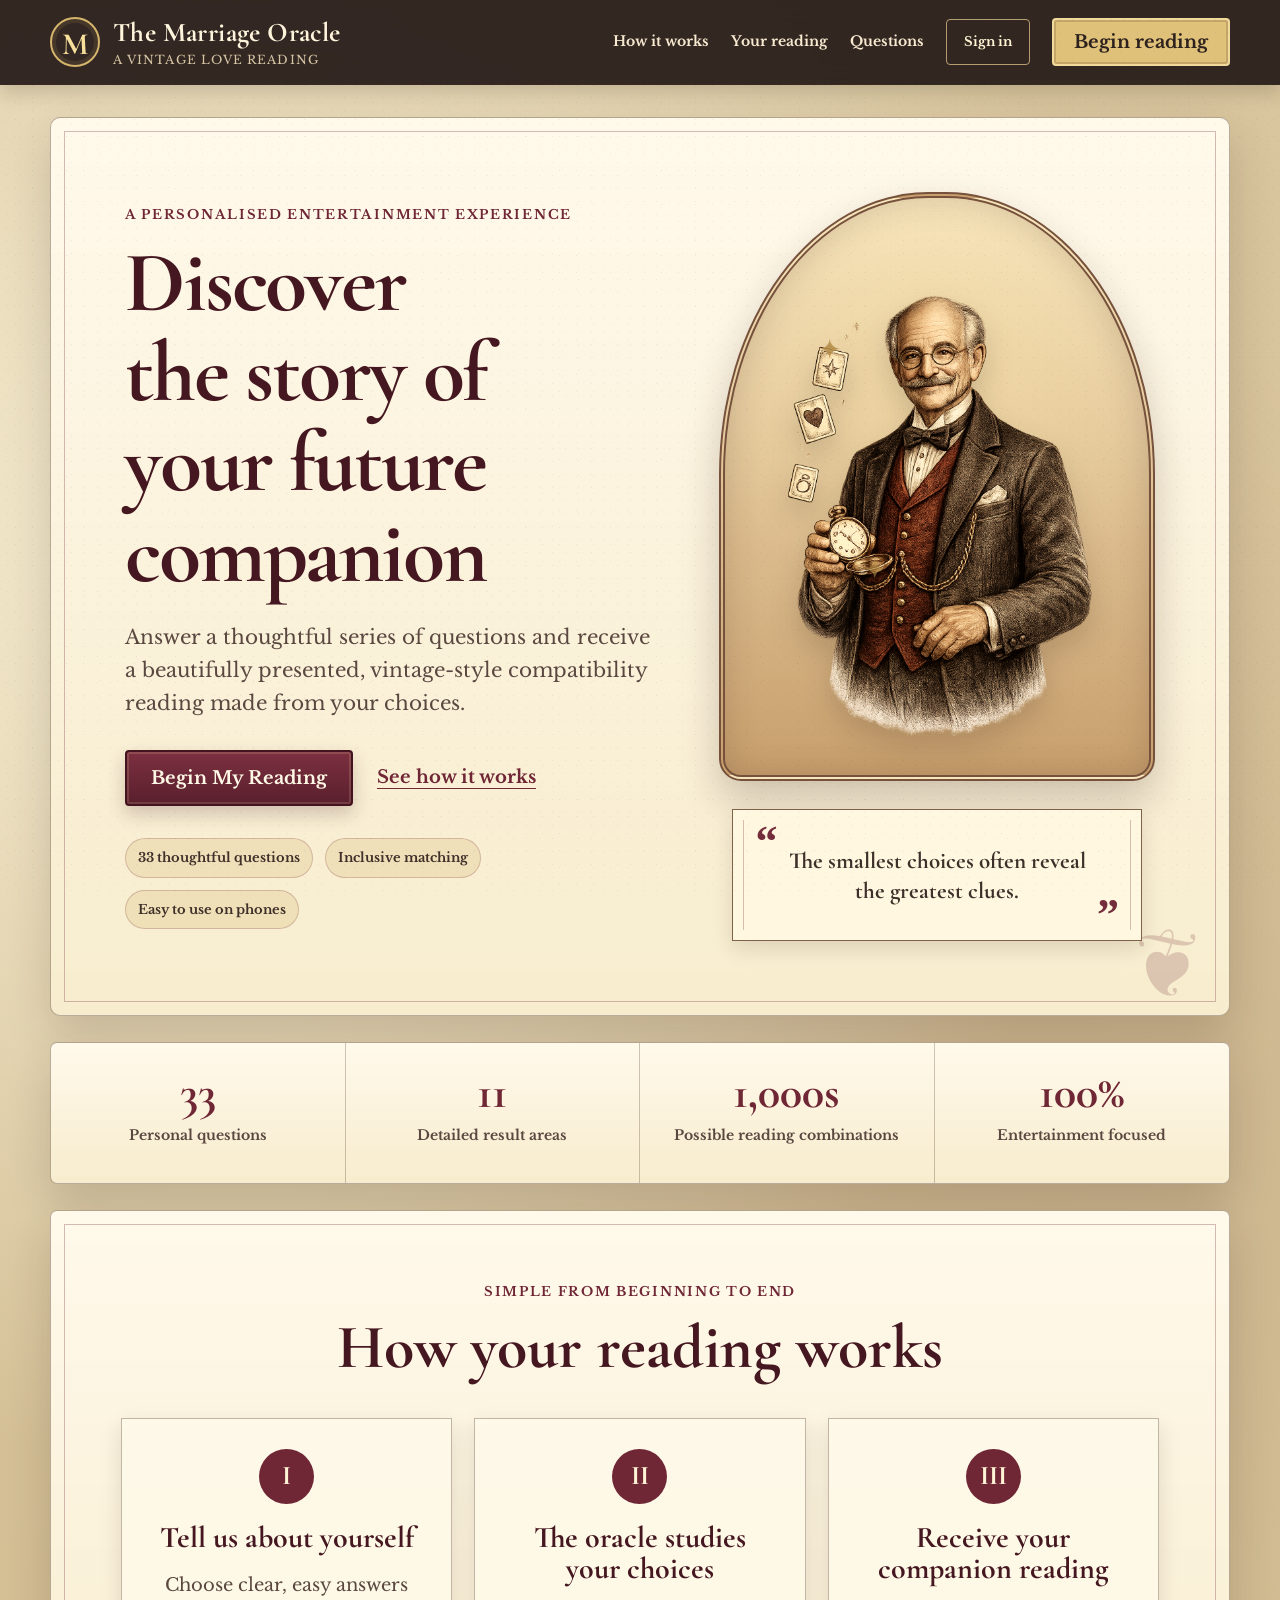
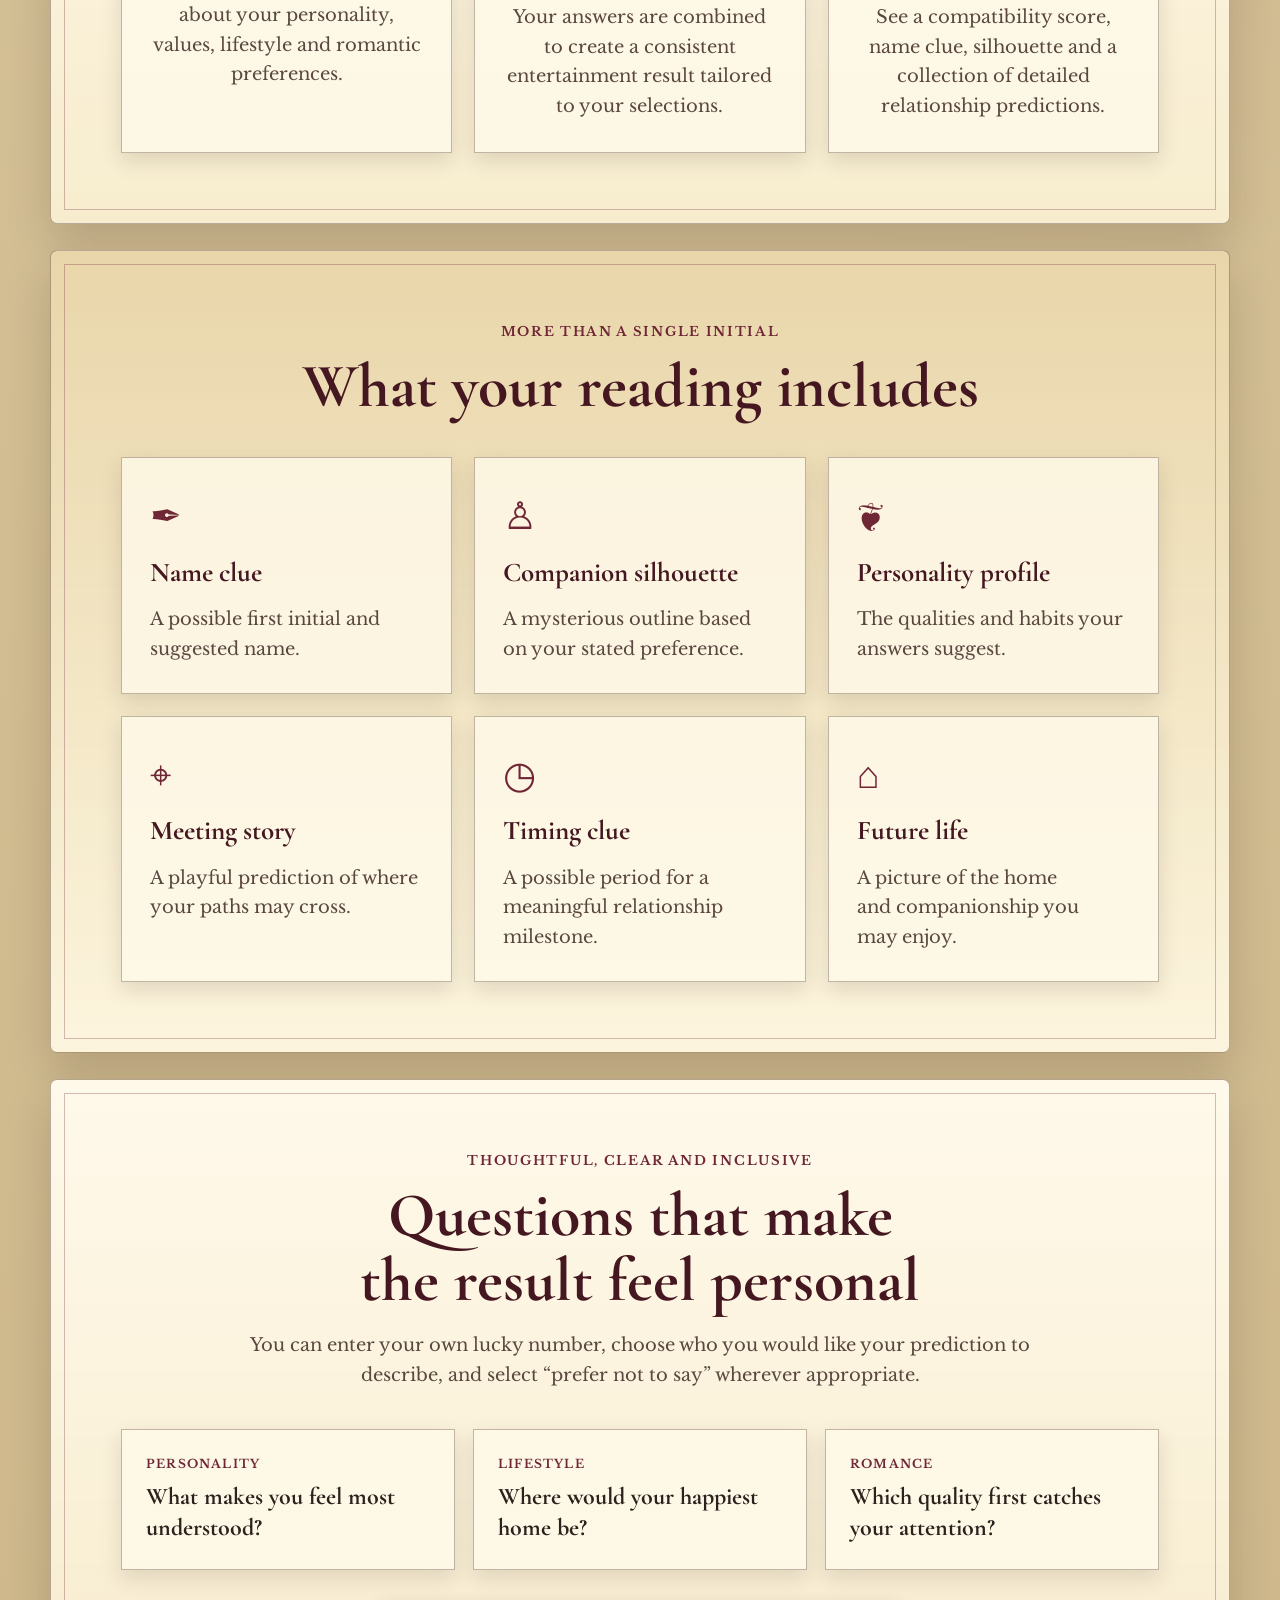
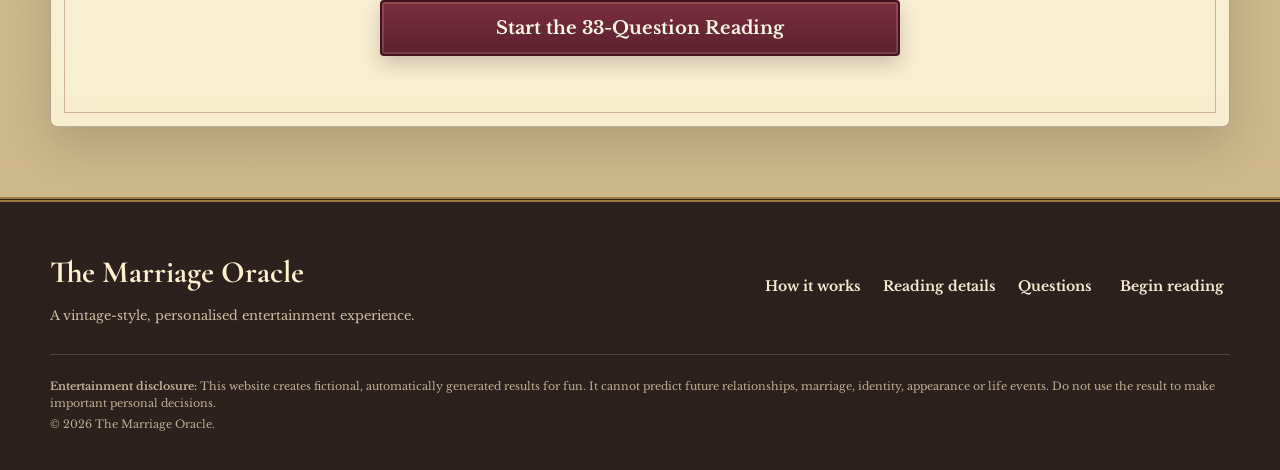
==== index.html @ e485d23e "Add files via upload" ====
<!DOCTYPE html>
<html lang="en">
<head>
    <meta charset="UTF-8">
    <meta name="viewport" content="width=device-width, initial-scale=1.0">
    <meta name="description" content="A vintage-style entertainment quiz that creates a playful future partner reading.">
    <meta name="theme-color" content="#3d2a24">

    <title>The Marriage Oracle</title>

    <link rel="preconnect" href="https://fonts.googleapis.com">
    <link rel="preconnect" href="https://fonts.gstatic.com" crossorigin>
    <link href="https://fonts.googleapis.com/css2?family=Cormorant+Garamond:wght@600;700&family=Libre+Baskerville:wght@400;700&display=swap" rel="stylesheet">

   <link rel="stylesheet" href="assets/css/style.css?v=20260729-account-deletion">

<script src="https://cdn.jsdelivr.net/npm/@supabase/supabase-js@2.110.8/dist/umd/supabase.min.js" defer></script>
<script src="assets/js/supabase-config.js" defer></script>
<script src="assets/js/app.js?v=20260729-payment-final-v3" defer></script>
<script src="assets/js/quiz.js" defer></script>
<script src="assets/js/portraits.js" defer></script>
<script src="assets/js/auth.js?v=20260729-account-deletion" defer></script>
<script src="assets/js/results.js" defer></script>
<script src="assets/js/payments.js?v=20260729-payment-final-v3" defer></script>
</head>
<body>
    <div class="paper-noise" aria-hidden="true"></div>

    <header class="site-header">
        <div class="header-inner">
            <a class="brand" href="#home" aria-label="The Marriage Oracle home">
                <span class="brand-seal" aria-hidden="true">M</span>

                <span class="brand-copy">
                    <strong>The Marriage Oracle</strong>
                    <small>A vintage love reading</small>
                </span>
            </a>

            <nav class="main-nav" aria-label="Main navigation">
                <a href="#how-it-works">How it works</a>
                <a href="#reading-includes">Your reading</a>
                <a href="#questions">Questions</a>

                <button
                    id="account-button"
                    class="account-nav-button"
                    type="button"
                    aria-label="Open account"
                >
                    Sign in
                </button>

                <button
                    id="header-start-button"
                    class="header-button"
                    type="button"
                >
                    Begin reading
                </button>
            </nav>
        </div>
    </header>

    <main id="app">

        <!-- ======================================
             HOME PAGE
             ====================================== -->

        <section id="home-screen" class="screen home-screen">

            <div class="hero-section" id="home">

                <div class="hero-copy">
                    <p class="kicker">
                        A personalised entertainment experience
                    </p>

                    <h1>
                        Discover the story of your future companion
                    </h1>

                    <p class="hero-description">
                        Answer a thoughtful series of questions and receive
                        a beautifully presented, vintage-style compatibility
                        reading made from your choices.
                    </p>

                    <div class="hero-actions">
                        <button
                            id="hero-start-button"
                            class="primary-button"
                            type="button"
                        >
                            Begin My Reading
                        </button>

                        <a class="text-link" href="#how-it-works">
                            See how it works
                        </a>
                    </div>

                    <div class="trust-row" aria-label="Key features">
                        <span>33 thoughtful questions</span>
                        <span>Inclusive matching</span>
                        <span>Easy to use on phones</span>
                    </div>
                </div>

                <div
                    class="oracle-display"
                    aria-label="Illustration of the vintage matchmaker guide"
                >
                   <div class="ornamental-frame matchmaker-frame">

    <img
        class="matchmaker-image"
        src="assets/images/matchmaker/matchmaker.png"
        alt="The Marriage Oracle's friendly Victorian matchmaker"
    >

    <div class="frame-stars" aria-hidden="true">✦</div>

</div>
                    <div class="guide-message">
                        <span class="guide-quote guide-quote-open" aria-hidden="true">“</span>

                        <p id="home-guide-message">
                            The smallest choices often reveal the greatest clues.
                        </p>

                        <span class="guide-quote guide-quote-close" aria-hidden="true">”</span>
                    </div>
                </div>
            </div>

            <section class="stat-strip" aria-label="Reading features">
                <article>
                    <strong>33</strong>
                    <span>Personal questions</span>
                </article>

                <article>
                    <strong>11</strong>
                    <span>Detailed result areas</span>
                </article>

                <article>
                    <strong>1,000s</strong>
                    <span>Possible reading combinations</span>
                </article>

                <article>
                    <strong>100%</strong>
                    <span>Entertainment focused</span>
                </article>
            </section>

            <section id="how-it-works" class="content-section">

                <div class="section-heading">
                    <p class="kicker">Simple from beginning to end</p>
                    <h2>How your reading works</h2>
                </div>

                <div class="steps-grid">

                    <article class="step-card">
                        <span class="step-number">I</span>
                        <h3>Tell us about yourself</h3>

                        <p>
                            Choose clear, easy answers about your personality,
                            values, lifestyle and romantic preferences.
                        </p>
                    </article>

                    <article class="step-card">
                        <span class="step-number">II</span>
                        <h3>The oracle studies your choices</h3>

                        <p>
                            Your answers are combined to create a consistent
                            entertainment result tailored to your selections.
                        </p>
                    </article>

                    <article class="step-card">
                        <span class="step-number">III</span>
                        <h3>Receive your companion reading</h3>

                        <p>
                            See a compatibility score, name clue, silhouette
                            and a collection of detailed relationship predictions.
                        </p>
                    </article>

                </div>
            </section>

            <section
                id="reading-includes"
                class="content-section parchment-panel"
            >
                <div class="section-heading">
                    <p class="kicker">More than a single initial</p>
                    <h2>What your reading includes</h2>
                </div>

                <div class="feature-grid">

                    <article>
                        <span aria-hidden="true">✒</span>
                        <h3>Name clue</h3>
                        <p>A possible first initial and suggested name.</p>
                    </article>

                    <article>
                        <span aria-hidden="true">♙</span>
                        <h3>Companion silhouette</h3>
                        <p>
                            A mysterious outline based on your stated preference.
                        </p>
                    </article>

                    <article>
                        <span aria-hidden="true">❦</span>
                        <h3>Personality profile</h3>
                        <p>
                            The qualities and habits your answers suggest.
                        </p>
                    </article>

                    <article>
                        <span aria-hidden="true">⌖</span>
                        <h3>Meeting story</h3>
                        <p>
                            A playful prediction of where your paths may cross.
                        </p>
                    </article>

                    <article>
                        <span aria-hidden="true">◷</span>
                        <h3>Timing clue</h3>
                        <p>
                            A possible period for a meaningful relationship milestone.
                        </p>
                    </article>

                    <article>
                        <span aria-hidden="true">⌂</span>
                        <h3>Future life</h3>
                        <p>
                            A picture of the home and companionship you may enjoy.
                        </p>
                    </article>

                </div>
            </section>

            <section
                id="questions"
                class="content-section question-preview-section"
            >
                <div class="section-heading">
                    <p class="kicker">Thoughtful, clear and inclusive</p>

                    <h2>
                        Questions that make the result feel personal
                    </h2>

                    <p>
                        You can enter your own lucky number, choose who you
                        would like your prediction to describe, and select
                        “prefer not to say” wherever appropriate.
                    </p>
                </div>

                <div class="preview-cards">

                    <article>
                        <span>Personality</span>
                        <strong>
                            What makes you feel most understood?
                        </strong>
                    </article>

                    <article>
                        <span>Lifestyle</span>
                        <strong>
                            Where would your happiest home be?
                        </strong>
                    </article>

                    <article>
                        <span>Romance</span>
                        <strong>
                            Which quality first catches your attention?
                        </strong>
                    </article>

                </div>

                <button
                    id="bottom-start-button"
                    class="primary-button wide-button"
                    type="button"
                >
                    Start the 33-Question Reading
                </button>
            </section>
        </section>

        <!-- ======================================
             ACCOUNT OR GUEST PAGE
             ====================================== -->

        <section id="profile-screen" class="screen app-screen" hidden>
            <div class="app-panel profile-panel">

                <button
                    class="back-home-button"
                    data-go-home
                    type="button"
                >
                    ← Return home
                </button>

                <div class="section-heading compact-heading">
                    <p class="kicker">Before we begin</p>
                    <h2>Continue your way</h2>

                    <p>
                        Take a private guest reading, or create an account so
                        your progress and completed readings follow you between devices.
                    </p>
                </div>

                <div id="auth-loading-panel" class="account-loading-panel" aria-live="polite">
                    <span class="account-loading-seal" aria-hidden="true">M</span>
                    <p>Checking your account…</p>
                </div>

                <div id="auth-signed-out-panel" class="profile-choice-grid" hidden>

                    <article id="guest-choice-card" class="choice-card">
                        <span class="choice-icon" aria-hidden="true">♙</span>

                        <h3>Continue as guest</h3>

                        <p>
                            No sign-in is required. Progress stays on this device,
                            and optional private answers remain in this browser session.
                        </p>

                        <button
                            id="guest-button"
                            class="secondary-button"
                            type="button"
                        >
                            Continue as Guest
                        </button>
                    </article>

                    <article class="choice-card featured-choice account-access-card">
                        <span class="choice-icon" aria-hidden="true">✉</span>

                        <h3>Your Oracle account</h3>

                        <p>
                            Sign in to resume a reading, save completed results and
                            use the same account on another device.
                        </p>

                        <div class="auth-tabs" role="tablist" aria-label="Account options">
                            <button
                                id="sign-in-tab"
                                class="auth-tab active"
                                type="button"
                                role="tab"
                                aria-selected="true"
                                aria-controls="sign-in-form"
                            >
                                Sign in
                            </button>

                            <button
                                id="sign-up-tab"
                                class="auth-tab"
                                type="button"
                                role="tab"
                                aria-selected="false"
                                aria-controls="sign-up-form"
                            >
                                Create account
                            </button>
                        </div>

                        <form id="sign-in-form" class="auth-form" novalidate>
                            <label for="sign-in-email">Email address</label>
                            <input
                                id="sign-in-email"
                                class="text-input"
                                type="email"
                                maxlength="120"
                                autocomplete="email"
                                required
                                placeholder="name@example.com"
                            >

                            <label for="sign-in-password">Password</label>
                            <input
                                id="sign-in-password"
                                class="text-input"
                                type="password"
                                minlength="8"
                                maxlength="128"
                                autocomplete="current-password"
                                required
                                placeholder="Your password"
                            >

                            <button class="primary-button" type="submit">
                                Sign In
                            </button>

                            <button
                                id="show-forgot-password-button"
                                class="quiet-button auth-text-button"
                                type="button"
                            >
                                Forgotten your password?
                            </button>
                        </form>

                        <form id="sign-up-form" class="auth-form" novalidate hidden>
                            <label for="sign-up-name">First name</label>
                            <input
                                id="sign-up-name"
                                class="text-input"
                                type="text"
                                maxlength="30"
                                autocomplete="given-name"
                                required
                                placeholder="For example, Margaret"
                            >

                            <label for="sign-up-email">Email address</label>
                            <input
                                id="sign-up-email"
                                class="text-input"
                                type="email"
                                maxlength="120"
                                autocomplete="email"
                                required
                                placeholder="name@example.com"
                            >

                            <label for="sign-up-password">Create a password</label>
                            <input
                                id="sign-up-password"
                                class="text-input"
                                type="password"
                                minlength="8"
                                maxlength="128"
                                autocomplete="new-password"
                                required
                                placeholder="At least 8 characters"
                            >

                            <label for="sign-up-password-confirm">Confirm password</label>
                            <input
                                id="sign-up-password-confirm"
                                class="text-input"
                                type="password"
                                minlength="8"
                                maxlength="128"
                                autocomplete="new-password"
                                required
                                placeholder="Type the password again"
                            >

                            <button class="primary-button" type="submit">
                                Create My Account
                            </button>
                        </form>

                        <form id="forgot-password-form" class="auth-form" novalidate hidden>
                            <h4>Reset your password</h4>
                            <p class="input-note">
                                Enter your email and we will send a secure recovery link.
                            </p>

                            <label for="forgot-password-email">Email address</label>
                            <input
                                id="forgot-password-email"
                                class="text-input"
                                type="email"
                                maxlength="120"
                                autocomplete="email"
                                required
                                placeholder="name@example.com"
                            >

                            <button class="primary-button" type="submit">
                                Send Recovery Email
                            </button>

                            <button
                                id="cancel-forgot-password-button"
                                class="quiet-button auth-text-button"
                                type="button"
                            >
                                Back to sign in
                            </button>
                        </form>

                        <p
                            id="auth-message"
                            class="auth-message"
                            role="status"
                            aria-live="polite"
                            hidden
                        ></p>
                    </article>
                </div>

                <section id="account-dashboard" class="account-dashboard" hidden>
                    <div class="account-summary-card">
                        <div>
                            <p class="account-eyebrow">Signed in</p>
                            <h3 id="account-name">Your account</h3>
                            <p id="account-email" class="account-email"></p>
                        </div>

                        <button
                            id="sign-out-button"
                            class="secondary-button compact-button"
                            type="button"
                        >
                            Sign Out
                        </button>
                    </div>

                    <div class="account-dashboard-actions">
                        <button
                            id="account-resume-button"
                            class="primary-button"
                            type="button"
                            hidden
                        >
                            Resume Current Reading
                        </button>

                        <button
                            id="account-new-reading-button"
                            class="secondary-button"
                            type="button"
                        >
                            Start a New Reading
                        </button>
                    </div>

                    <div class="saved-readings-panel">
                        <div class="saved-readings-heading">
                            <div>
                                <p class="kicker">Your archive</p>
                                <h3>Saved readings</h3>
                            </div>

                            <button
                                id="refresh-readings-button"
                                class="quiet-button"
                                type="button"
                            >
                                Refresh
                            </button>
                        </div>

                        <p id="account-readings-empty" class="empty-state" hidden>
                            You have no saved readings yet. Start one and your
                            progress will appear here automatically.
                        </p>

                        <div id="account-readings-list" class="saved-readings-list"></div>
                    </div>

                    <p
                        id="account-dashboard-message"
                        class="auth-message"
                        role="status"
                        aria-live="polite"
                        hidden
                    ></p>

                    <section
                        class="account-danger-zone"
                        aria-labelledby="delete-account-heading"
                    >
                        <div>
                            <p class="account-eyebrow">Account controls</p>
                            <h3 id="delete-account-heading">Delete account</h3>
                            <p>
                                Permanently remove your account, profile and every
                                saved reading from The Marriage Oracle.
                            </p>
                        </div>

                        <button
                            id="open-delete-account-button"
                            class="danger-button compact-button"
                            type="button"
                        >
                            Delete My Account
                        </button>
                    </section>
                </section>

                <p class="small-note account-privacy-note">
                    Account data is protected by Supabase authentication and
                    row-level database rules. Questions about beliefs and portrait
                    appearance remain optional. This experience is for entertainment only.
                </p>
            </div>
        </section>

        <!-- ======================================
             QUIZ PAGE
             ====================================== -->

        <section id="quiz-screen" class="screen app-screen" hidden>

            <div class="quiz-layout">

                <aside class="quiz-guide-panel">

                    <div class="mini-frame">

    <img
        class="mini-matchmaker-image"
        src="assets/images/matchmaker/matchmaker.png"
        alt=""
        aria-hidden="true"
    >

</div>

                    <p id="guide-speech" class="guide-speech">
                        Let us begin with a simple detail.
                    </p>

                    <button
                        id="quit-quiz-button"
                        class="quiet-button"
                        type="button"
                    >
                        Save and leave
                    </button>
                </aside>

                <div class="quiz-main-panel">

                    <div class="progress-panel">

                        <div class="progress-topline">
                            <span id="section-name">About you</span>
                            <span id="progress-count">
                                Question 1 of 33
                            </span>
                        </div>

                        <div class="progress-ornament" aria-hidden="true">
                            <span>✦</span>

                            <div
                                id="progress-track"
                                class="progress-track"
                                role="progressbar"
                                aria-label="Quiz progress"
                                aria-valuemin="0"
                                aria-valuemax="100"
                                aria-valuenow="3"
                            >
                                <div
                                    id="progress-bar"
                                    class="progress-bar"
                                ></div>
                            </div>

                            <span>✦</span>
                        </div>

                        <div class="progress-details">
                            <span id="progress-percentage">
                                3% complete
                            </span>

                            <span id="saved-status">
                                Answers save on this device
                            </span>
                        </div>
                    </div>

                    <div class="question-card">

                        <p
                            id="question-number-label"
                            class="question-number-label"
                        >
                            Question I
                        </p>

                        <h2 id="question-title">
                            What is your first name?
                        </h2>

                        <p
                            id="question-help"
                            class="question-help"
                        >
                            This is used only to personalise the wording
                            of your result.
                        </p>

                        <form id="question-form" novalidate>

                            <div
                                id="answer-area"
                                class="answer-area"
                            ></div>

                            <p
                                id="question-error"
                                class="form-error"
                                role="alert"
                                hidden
                            ></p>

                            <div class="quiz-navigation">

                                <button
                                    id="back-button"
                                    class="secondary-button"
                                    type="button"
                                >
                                    ← Previous
                                </button>

                                <button
                                    id="next-button"
                                    class="primary-button"
                                    type="submit"
                                >
                                    Continue →
                                </button>

                            </div>
                        </form>
                    </div>
                </div>
            </div>
        </section>

        <!-- ======================================
             LOADING PAGE
             ====================================== -->

        <section id="loading-screen" class="screen app-screen" hidden>

            <div class="loading-panel">

                <div class="analysis-seal" aria-hidden="true">
                    <div class="seal-ring">
                        <span>❦</span>
                    </div>
                </div>

                <p class="kicker">
                    The reading is being prepared
                </p>

                <h2>
                    The oracle is studying your answers
                </h2>

                <p
                    id="loading-message"
                    class="loading-message"
                    aria-live="polite"
                >
                    Arranging the first clues...
                </p>

                <div
                    class="analysis-list"
                    aria-label="Analysis stages"
                >
                    <span
                        id="analysis-one"
                        class="analysis-item active"
                    >
                        Personality pattern
                    </span>

                    <span
                        id="analysis-two"
                        class="analysis-item"
                    >
                        Relationship values
                    </span>

                    <span
                        id="analysis-three"
                        class="analysis-item"
                    >
                        Lifestyle compatibility
                    </span>

                    <span
                        id="analysis-four"
                        class="analysis-item"
                    >
                        Companion profile
                    </span>
                </div>

                <div
                    class="loading-progress-track"
                    role="progressbar"
                    aria-label="Reading preparation"
                    aria-valuemin="0"
                    aria-valuemax="100"
                >
                    <div
                        id="loading-progress-bar"
                        class="loading-progress-bar"
                    ></div>
                </div>

                <strong id="loading-percentage">
                    0%
                </strong>
            </div>
        </section>

        <!-- ======================================
             RESULTS PAGE
             ====================================== -->

        <section id="result-screen" class="screen app-screen" hidden>

            <div class="result-page">

                <div class="result-heading">
                    <p class="kicker">Your companion reading</p>

                    <h2 id="result-main-title">
                        A meaningful connection is indicated
                    </h2>

                    <p id="result-summary">
                        Your answers point towards a warm and steady partnership.
                    </p>

                    <p id="reading-reference" class="small-note">
                        Reading reference: MO-000000
                    </p>
                </div>

                <div class="result-hero-grid">

                    <div class="silhouette-panel">

                       <div
    id="companion-portrait-wrap"
    class="companion-portrait-wrap portrait-is-loading"
    aria-busy="true"
>
    <div class="portrait-developing" aria-hidden="true">
        <div class="portrait-paper-grain"></div>
        <div class="portrait-ink-line portrait-ink-line-one"></div>
        <div class="portrait-ink-line portrait-ink-line-two"></div>
        <div class="portrait-ink-line portrait-ink-line-three"></div>

        <span class="portrait-spark portrait-spark-one">✦</span>
        <span class="portrait-spark portrait-spark-two">✧</span>
        <span class="portrait-spark portrait-spark-three">✦</span>
        <span class="portrait-spark portrait-spark-four">·</span>

        <div class="portrait-loading-copy">
            <span class="portrait-quill" aria-hidden="true">✒</span>
            <strong id="portrait-loading-message">
                Sketching the first lines…
            </strong>
        </div>
    </div>

    <img
        id="companion-portrait"
        class="companion-portrait portrait-obscured"
        src=""
        alt="Vintage portrait selected for this companion reading"
    >

    <div class="portrait-reveal-flash" aria-hidden="true"></div>
</div>

                        <p id="silhouette-caption">
                            A mysterious companion
                        </p>
                    </div>

                    <div class="teaser-panel">

                        <p class="teaser-label">
                            Their name may begin with
                        </p>

                        <div
                            id="result-initial"
                            class="initial-seal"
                        >
                            A
                        </div>

                        <div class="compatibility-row">
                            <span>Compatibility indication</span>

                            <strong id="compatibility-score">
                                88%
                            </strong>
                        </div>

                        <div class="free-clues">

                            <div>
                                <span>Temperament</span>

                                <strong id="free-temperament">
                                    Warm and dependable
                                </strong>
                            </div>

                            <div>
                                <span>Meeting clue</span>

                                <strong id="free-meeting-clue">
                                    Through a shared connection
                                </strong>
                            </div>

                            <div>
                                <span>Relationship style</span>

                                <strong id="free-relationship-style">
                                    Steady and affectionate
                                </strong>
                            </div>

                        </div>
                    </div>
                </div>

                <p
                    id="payment-status-message"
                    class="payment-status-message"
                    aria-live="polite"
                    hidden
                ></p>

                <section class="locked-reading-section">

                    <div class="locked-heading">
                        <div>
                            <p class="kicker">The full reading</p>
                            <h3>Eleven detailed clues are ready</h3>
                        </div>

                        <span
                            class="price-badge"
                            id="price-badge"
                        >
                            £0.99
                        </span>
                    </div>

                    <div
                        id="premium-reading"
                        class="premium-reading locked"
                    >
                        <article class="reading-card">
                            <span class="reading-icon">✒</span>
                            <div><small>Possible name</small><strong id="partner-name">Alexander</strong><p id="name-explanation">A generation-aware name clue selected from your answers.</p></div>
                        </article>
                        <article class="reading-card">
                            <span class="reading-icon">◷</span>
                            <div><small>Likely life stage</small><strong id="partner-age">Experienced but open to a new chapter</strong><p id="age-explanation">Shared pace and values may matter more than an exact number.</p></div>
                        </article>
                        <article class="reading-card">
                            <span class="reading-icon">❦</span>
                            <div><small>Personality</small><strong id="partner-personality">Kind, patient and quietly humorous</strong><p id="personality-explanation">They are likely to value consistency and genuine companionship.</p></div>
                        </article>
                        <article class="reading-card">
                            <span class="reading-icon">♙</span>
                            <div><small>Appearance clue</small><strong id="partner-appearance">Kind eyes and an understated style</strong><p id="appearance-explanation">Their warmth is likely to be more memorable than any single feature.</p></div>
                        </article>
                        <article class="reading-card">
                            <span class="reading-icon">☼</span>
                            <div><small>Values and outlook</small><strong id="partner-values">Respectful and guided by shared values</strong><p id="values-explanation">Mutual respect is likely to matter more than complete agreement.</p></div>
                        </article>
                        <article class="reading-card">
                            <span class="reading-icon">⌖</span>
                            <div><small>Where you may meet</small><strong id="meeting-place">Through friends or a familiar community</strong><p id="meeting-explanation">The connection may begin naturally rather than through a dramatic introduction.</p></div>
                        </article>
                        <article class="reading-card">
                            <span class="reading-icon">⚭</span>
                            <div><small>Relationship dynamic</small><strong id="relationship-dynamic">A steady friendship that deepens into affection</strong><p id="relationship-explanation">The relationship is likely to find a comfortable balance of closeness and independence.</p></div>
                        </article>
                        <article class="reading-card">
                            <span class="reading-icon">♡</span>
                            <div><small>Affection style</small><strong id="affection-style">Thoughtful words and remembered details</strong><p id="affection-explanation">Small, personal gestures may become one of the clearest signs of care.</p></div>
                        </article>
                        <article class="reading-card">
                            <span class="reading-icon">◷</span>
                            <div><small>Relationship timing</small><strong id="relationship-year">2029</strong><p id="timing-explanation">This indicates a period when your routine may open to a new connection.</p></div>
                        </article>
                        <article class="reading-card">
                            <span class="reading-icon">⌂</span>
                            <div><small>Future life</small><strong id="future-home">A comfortable home near family</strong><p id="home-explanation">Your result favours familiarity, warmth and shared traditions.</p></div>
                        </article>
                        <article class="reading-card">
                            <span class="reading-icon">✦</span>
                            <div><small>Oracle message</small><strong id="oracle-message">The strongest bond begins with trust.</strong><p id="message-explanation">Do not overlook the person who makes ordinary moments feel peaceful.</p></div>
                        </article>

                        <div id="locked-overlay" class="locked-overlay">
                            <span class="lock-symbol" aria-hidden="true">♜</span>
                            <h3>Your detailed reading is prepared</h3>
                            <p>Unlock the age-matched name, life-stage clue, personality, values, appearance, meeting story, relationship style, affection pattern, timing and future-life reading.</p>

                            <div class="unlock-choice-panel">
                                <button id="unlock-button" class="primary-button unlock-payment-button" type="button">Unlock Full Reading — £0.99</button>

                                <div class="unlock-divider" aria-hidden="true">
                                    <span>or</span>
                                </div>

                                <form id="promo-code-form" class="promo-code-form" novalidate>
                                    <label for="promo-code-input">Complimentary code</label>
                                    <div class="promo-code-row">
                                        <input
                                            id="promo-code-input"
                                            class="text-input promo-code-input"
                                            name="promo-code"
                                            type="text"
                                            minlength="3"
                                            maxlength="64"
                                            autocomplete="off"
                                            autocapitalize="none"
                                            spellcheck="false"
                                            placeholder="Enter your code"
                                        >
                                        <button id="promo-code-submit" class="secondary-button" type="submit">Apply Code</button>
                                    </div>
                                    <p id="promo-code-message" class="payment-inline-message" aria-live="polite" hidden></p>
                                </form>
                            </div>

                            <small id="payment-note">Secure checkout by Stripe. Sign-in is required so the unlock remains attached to your account.</small>
                        </div>
                    </div>
                </section>

                <div
                    id="result-actions"
                    class="result-actions"
                    hidden
                >
                    <button id="share-button" class="primary-button" type="button">Share My Reading</button>
                    <button id="email-button" class="secondary-button" type="button">Prepare an Email Copy</button>
                    <button id="print-button" class="secondary-button" type="button">Print or Save as PDF</button>
                    <button id="restart-button" class="quiet-button large-quiet-button" type="button">Take the Reading Again</button>
                </div>
            </div>
        </section>
    </main>

    <!-- ======================================
         FOOTER
         ====================================== -->

    <footer class="site-footer">

        <div class="footer-inner">

            <div>
                <a class="footer-brand" href="#home">
                    The Marriage Oracle
                </a>

                <p>
                    A vintage-style, personalised entertainment experience.
                </p>
            </div>

            <div class="footer-links">
                <a href="#how-it-works">How it works</a>
                <a href="#reading-includes">Reading details</a>
                <a href="#questions">Questions</a>

                <button
                    id="footer-start-button"
                    type="button"
                >
                    Begin reading
                </button>
            </div>
        </div>

        <div class="footer-disclosure">
            <p>
                <strong>Entertainment disclosure:</strong>
                This website creates fictional, automatically generated
                results for fun. It cannot predict future relationships,
                marriage, identity, appearance or life events. Do not use
                the result to make important personal decisions.
            </p>

            <p>
                © <span id="current-year"></span>
                The Marriage Oracle.
            </p>
        </div>
    </footer>

    <!-- SAVE AND EXIT POP-UP -->

    <div
        id="save-exit-dialog"
        class="dialog-backdrop"
        hidden
    >
        <div
            class="dialog-card"
            role="dialog"
            aria-modal="true"
            aria-labelledby="save-dialog-title"
        >
            <h2 id="save-dialog-title">
                Leave the reading?
            </h2>

            <p id="save-exit-copy">
                Your current answers are already saved in this browser.
                You can return later on this device.
            </p>

            <div class="dialog-actions">
                <button
                    id="continue-quiz-button"
                    class="secondary-button"
                    type="button"
                >
                    Continue Reading
                </button>

                <button
                    id="confirm-exit-button"
                    class="primary-button"
                    type="button"
                >
                    Return Home
                </button>
            </div>
        </div>
    </div>


    <!-- PASSWORD RECOVERY POP-UP -->

    <div
        id="password-recovery-dialog"
        class="dialog-backdrop"
        hidden
    >
        <div
            class="dialog-card"
            role="dialog"
            aria-modal="true"
            aria-labelledby="password-recovery-title"
        >
            <h2 id="password-recovery-title">Choose a new password</h2>

            <p>
                Your recovery link has been accepted. Enter a new password
                for your Marriage Oracle account.
            </p>

            <form id="password-recovery-form" class="auth-form" novalidate>
                <label for="recovery-password">New password</label>
                <input
                    id="recovery-password"
                    class="text-input"
                    type="password"
                    minlength="8"
                    maxlength="128"
                    autocomplete="new-password"
                    required
                >

                <label for="recovery-password-confirm">Confirm new password</label>
                <input
                    id="recovery-password-confirm"
                    class="text-input"
                    type="password"
                    minlength="8"
                    maxlength="128"
                    autocomplete="new-password"
                    required
                >

                <p
                    id="password-recovery-message"
                    class="auth-message"
                    role="status"
                    aria-live="polite"
                    hidden
                ></p>

                <button class="primary-button" type="submit">
                    Save New Password
                </button>
            </form>
        </div>
    </div>


    <!-- DELETE ACCOUNT POP-UP -->

    <div
        id="delete-account-dialog"
        class="dialog-backdrop"
        hidden
    >
        <div
            class="dialog-card delete-account-dialog-card"
            role="dialog"
            aria-modal="true"
            aria-labelledby="delete-account-dialog-title"
            aria-describedby="delete-account-dialog-description"
        >
            <p class="kicker">Permanent action</p>
            <h2 id="delete-account-dialog-title">Delete your account?</h2>

            <p id="delete-account-dialog-description">
                This cannot be undone. Your account, profile and saved readings
                will be permanently removed.
            </p>

            <ul class="deletion-list">
                <li>You will no longer be able to sign in with this account.</li>
                <li>Paid and complimentary readings saved to it will be removed.</li>
                <li>Stripe may retain payment records required for financial administration.</li>
            </ul>

            <form id="delete-account-form" class="auth-form" novalidate>
                <label for="delete-account-password">Confirm your password</label>
                <input
                    id="delete-account-password"
                    class="text-input"
                    type="password"
                    minlength="8"
                    maxlength="128"
                    autocomplete="current-password"
                    required
                >

                <label for="delete-account-confirmation">
                    Type <strong>DELETE</strong> to confirm
                </label>
                <input
                    id="delete-account-confirmation"
                    class="text-input"
                    type="text"
                    maxlength="10"
                    autocomplete="off"
                    autocapitalize="characters"
                    spellcheck="false"
                    placeholder="DELETE"
                    required
                >

                <p
                    id="delete-account-message"
                    class="auth-message"
                    role="status"
                    aria-live="polite"
                    hidden
                ></p>

                <div class="dialog-actions">
                    <button
                        id="cancel-delete-account-button"
                        class="secondary-button"
                        type="button"
                    >
                        Keep My Account
                    </button>

                    <button
                        class="danger-button"
                        type="submit"
                    >
                        Permanently Delete Account
                    </button>
                </div>
            </form>
        </div>
    </div>

</body>
</html>
---- assets/css/style.css ----
/* ========================================================================== 
   THE MARRIAGE ORACLE
   Clean production stylesheet
   ========================================================================== */

:root {
    color-scheme: light;

    --ink: #2c211d;
    --ink-soft: #5a4840;
    --ink-faint: #78665c;

    --paper: #efe0bd;
    --paper-light: #fbf4df;
    --paper-bright: #fffaf0;
    --paper-deep: #d4b987;

    --burgundy: #6f2635;
    --burgundy-hover: #823246;
    --burgundy-dark: #451720;
    --burgundy-soft: rgba(111, 38, 53, 0.12);

    --gold: #9f742d;
    --gold-light: #d6b66c;
    --gold-pale: #f0cf78;

    --green: #3f5b46;
    --danger: #68151f;

    --border: rgba(77, 51, 35, 0.34);
    --border-soft: rgba(77, 51, 35, 0.2);
    --border-strong: rgba(77, 51, 35, 0.52);

    --shadow-large: 0 18px 45px rgba(47, 30, 21, 0.18);
    --shadow-medium: 0 12px 28px rgba(47, 30, 21, 0.15);
    --shadow-small: 0 8px 20px rgba(47, 30, 21, 0.13);

    --serif-display: "Cormorant Garamond", Georgia, serif;
    --serif-body: "Libre Baskerville", Georgia, serif;

    --content-width: 1180px;
    --page-gutter: clamp(18px, 3vw, 36px);
    --section-gap: 26px;

    --radius-small: 4px;
    --radius-medium: 7px;
    --radius-large: 10px;

    --transition-fast: 160ms ease;
    --transition-medium: 320ms ease;
}

/* ========================================================================== 
   RESET, DOCUMENT AND ACCESSIBILITY
   ========================================================================== */

*,
*::before,
*::after {
    box-sizing: border-box;
}

html {
    min-width: 320px;
    scroll-behavior: smooth;
    -webkit-text-size-adjust: 100%;
    text-size-adjust: 100%;
}

body {
    min-width: 320px;
    min-height: 100vh;
    margin: 0;
    overflow-x: hidden;
    color: var(--ink);
    background:
        radial-gradient(circle at 18% 15%, rgba(255, 248, 225, 0.8), transparent 28%),
        radial-gradient(circle at 82% 30%, rgba(117, 60, 46, 0.09), transparent 28%),
        linear-gradient(180deg, #d9c69e, #cdb78a);
    font-family: var(--serif-body);
    font-size: 18px;
    line-height: 1.65;
}

body::before {
    content: "";
    position: fixed;
    inset: 0;
    z-index: -2;
    opacity: 0.32;
    background-image:
        repeating-linear-gradient(0deg, transparent 0, transparent 3px, rgba(70, 47, 29, 0.025) 4px),
        repeating-linear-gradient(90deg, transparent 0, transparent 4px, rgba(70, 47, 29, 0.018) 5px);
    pointer-events: none;
}

[hidden] {
    display: none !important;
}

img,
svg,
video,
canvas {
    display: block;
    max-width: 100%;
}

button,
input,
select,
textarea {
    max-width: 100%;
    font: inherit;
}

button,
a {
    -webkit-tap-highlight-color: transparent;
}

button {
    cursor: pointer;
}

button:disabled {
    cursor: not-allowed;
    opacity: 0.62;
}

button:focus-visible,
a:focus-visible,
input:focus-visible,
select:focus-visible,
textarea:focus-visible {
    outline: 4px solid var(--gold-pale);
    outline-offset: 4px;
}

::selection {
    color: #fff8e6;
    background: var(--burgundy);
}

.paper-noise {
    position: fixed;
    inset: 0;
    z-index: 100;
    opacity: 0.075;
    pointer-events: none;
    mix-blend-mode: multiply;
    background-image:
        radial-gradient(circle, #2d211b 0.7px, transparent 0.9px),
        radial-gradient(circle, #2d211b 0.5px, transparent 0.8px);
    background-position: 0 0, 7px 9px;
    background-size: 13px 13px, 17px 17px;
}

/* ========================================================================== 
   TYPE
   ========================================================================== */

h1,
h2,
h3 {
    margin-top: 0;
    color: var(--burgundy-dark);
    font-family: var(--serif-display);
    line-height: 1.05;
    text-wrap: balance;
}

h1 {
    max-width: 720px;
    margin-bottom: 22px;
    font-size: clamp(3.25rem, 7vw, 5.375rem);
    letter-spacing: -0.025em;
}

h2 {
    margin-bottom: 16px;
    font-size: clamp(2.5rem, 5vw, 3.875rem);
}

h3 {
    margin-bottom: 10px;
    font-size: 1.875rem;
}

p {
    text-wrap: pretty;
}

.kicker {
    margin: 0 0 12px;
    color: var(--burgundy);
    font-size: 0.8125rem;
    font-weight: 700;
    letter-spacing: 0.13em;
    text-transform: uppercase;
}

.text-link {
    color: var(--burgundy);
    font-weight: 700;
    text-decoration-thickness: 1px;
    text-underline-offset: 5px;
}

.text-link:hover {
    color: var(--burgundy-dark);
}

.small-note,
.input-note,
.payment-note {
    color: var(--ink-soft);
    font-size: 0.8125rem;
}

.small-note {
    max-width: 760px;
    margin: 28px auto 0;
    text-align: center;
}

/* ========================================================================== 
   SHARED SURFACES AND BUTTONS
   ========================================================================== */

.hero-section,
.content-section,
.stat-strip,
.app-panel,
.quiz-layout,
.loading-panel,
.result-page {
    position: relative;
    background:
        linear-gradient(rgba(255, 250, 236, 0.92), rgba(247, 236, 205, 0.96)),
        var(--paper-light);
    border: 1px solid rgba(72, 47, 31, 0.38);
    box-shadow: var(--shadow-large);
}

.hero-section::before,
.content-section::before,
.app-panel::before,
.quiz-layout::before,
.loading-panel::before,
.result-page::before {
    content: "";
    position: absolute;
    inset: 13px;
    z-index: 0;
    border: 1px solid rgba(111, 38, 53, 0.3);
    pointer-events: none;
}

.hero-section > *,
.content-section > *,
.app-panel > *,
.quiz-layout > *,
.loading-panel > *,
.result-page > * {
    position: relative;
    z-index: 1;
}

.step-card,
.feature-grid article,
.preview-cards article,
.choice-card,
.question-card,
.teaser-panel,
.silhouette-panel,
.reading-card {
    background: rgba(255, 250, 235, 0.78);
    border: 1px solid var(--border);
    box-shadow: var(--shadow-small);
}

.primary-button,
.secondary-button,
.header-button {
    display: inline-flex;
    align-items: center;
    justify-content: center;
    min-height: 56px;
    padding: 14px 24px;
    border-radius: var(--radius-small);
    font-weight: 700;
    line-height: 1.25;
    text-align: center;
    text-decoration: none;
    transition:
        transform var(--transition-fast),
        background var(--transition-fast),
        border-color var(--transition-fast),
        box-shadow var(--transition-fast);
}

.primary-button {
    color: #fff8e6;
    background: linear-gradient(180deg, #7c3040, #5a1f2d);
    border: 2px solid #43141f;
    box-shadow:
        inset 0 0 0 2px rgba(255, 232, 181, 0.15),
        0 8px 18px rgba(68, 23, 32, 0.22);
}

.primary-button:hover:not(:disabled) {
    transform: translateY(-2px);
    background: linear-gradient(180deg, #8d3849, #661f31);
    box-shadow:
        inset 0 0 0 2px rgba(255, 232, 181, 0.17),
        0 11px 22px rgba(68, 23, 32, 0.25);
}

.primary-button:active:not(:disabled),
.secondary-button:active:not(:disabled),
.header-button:active:not(:disabled) {
    transform: translateY(0);
}

.secondary-button {
    color: var(--burgundy-dark);
    background: #fff8e6;
    border: 2px solid var(--burgundy);
    box-shadow: inset 0 0 0 2px rgba(111, 38, 53, 0.08);
}

.secondary-button:hover:not(:disabled) {
    transform: translateY(-2px);
    background: #f4e3b8;
}

.back-home-button,
.quiet-button {
    padding: 4px 2px;
    color: var(--burgundy);
    background: none;
    border: 0;
    font-weight: 700;
    text-decoration: underline;
    text-decoration-thickness: 1px;
    text-underline-offset: 5px;
}

.back-home-button:hover,
.quiet-button:hover {
    color: var(--burgundy-dark);
}

.wide-button {
    display: flex;
    width: min(520px, 100%);
    margin: 0 auto;
}

/* ========================================================================== 
   HEADER
   ========================================================================== */

.site-header {
    position: sticky;
    top: 0;
    z-index: 50;
    border-bottom: 1px solid rgba(67, 43, 29, 0.35);
    background: rgba(44, 33, 29, 0.965);
    box-shadow: 0 7px 18px rgba(34, 22, 16, 0.18);
    -webkit-backdrop-filter: blur(8px);
    backdrop-filter: blur(8px);
}

.header-inner {
    width: min(var(--content-width), calc(100% - (2 * var(--page-gutter))));
    min-height: 84px;
    margin: 0 auto;
    display: flex;
    align-items: center;
    justify-content: space-between;
    gap: 28px;
}

.brand {
    display: inline-flex;
    align-items: center;
    min-width: 0;
    gap: 13px;
    color: #fff5dc;
    text-decoration: none;
}

.brand-seal {
    flex: 0 0 auto;
    display: grid;
    place-items: center;
    width: 50px;
    height: 50px;
    border: 2px solid #d5b56c;
    border-radius: 50%;
    color: #f7df9c;
    font-family: var(--serif-display);
    font-size: 1.9375rem;
    font-weight: 700;
    box-shadow: inset 0 0 0 4px rgba(213, 181, 108, 0.11);
}

.brand-copy {
    display: flex;
    min-width: 0;
    flex-direction: column;
    line-height: 1.1;
}

.brand-copy strong {
    font-family: var(--serif-display);
    font-size: 1.6875rem;
    letter-spacing: 0.015em;
    white-space: nowrap;
}

.brand-copy small {
    margin-top: 5px;
    color: #d8c7a6;
    font-size: 0.75rem;
    letter-spacing: 0.09em;
    text-transform: uppercase;
}

.main-nav {
    display: flex;
    align-items: center;
    gap: 22px;
}

.main-nav a,
.footer-links a,
.footer-links button {
    color: #f7ead0;
    background: none;
    border: 0;
    font-size: 0.875rem;
    font-weight: 700;
    text-decoration: none;
}

.main-nav a:hover,
.footer-links a:hover,
.footer-links button:hover {
    color: #ffd98c;
}

.header-button {
    min-height: 48px;
    padding: 10px 20px;
    color: var(--ink);
    background: #dfc17a;
    border: 2px solid #f2da9d;
    box-shadow: inset 0 0 0 2px rgba(77, 50, 27, 0.2);
}

.header-button:hover {
    transform: translateY(-1px);
    background: #ebcf88;
}

/* ========================================================================== 
   GLOBAL PAGE LAYOUT
   ========================================================================== */

.screen {
    width: 100%;
}

.home-screen,
.app-screen {
    width: min(var(--content-width), calc(100% - (2 * var(--page-gutter))));
    margin-right: auto;
    margin-left: auto;
}

.home-screen {
    margin-top: 32px;
    margin-bottom: 70px;
}

.app-screen {
    min-height: calc(100vh - 120px);
    margin-top: 34px;
    margin-bottom: 70px;
}

/* ========================================================================== 
   HOME: HERO AND MATCHMAKER
   ========================================================================== */

.hero-section {
    display: grid;
    grid-template-columns: minmax(0, 1.1fr) minmax(340px, 0.9fr);
    gap: clamp(38px, 5vw, 62px);
    align-items: center;
    min-height: 650px;
    padding: clamp(48px, 6.2vw, 74px);
    overflow: hidden;
    border-radius: var(--radius-large);
}

.hero-section::after {
    content: "❦";
    position: absolute;
    right: 30px;
    bottom: 8px;
    z-index: 0;
    color: rgba(111, 38, 53, 0.2);
    font-family: var(--serif-display);
    font-size: clamp(4.5rem, 7vw, 6rem);
    line-height: 1;
    pointer-events: none;
}

.hero-copy {
    min-width: 0;
}

.hero-description {
    max-width: 720px;
    margin: 0 0 30px;
    color: var(--ink-soft);
    font-size: 1.25rem;
}

.hero-actions {
    display: flex;
    align-items: center;
    flex-wrap: wrap;
    gap: 24px;
}

.trust-row {
    display: flex;
    flex-wrap: wrap;
    gap: 12px;
    margin-top: 32px;
}

.trust-row span {
    padding: 8px 12px;
    color: #3f3029;
    background: rgba(222, 197, 137, 0.34);
    border: 1px solid rgba(111, 38, 53, 0.22);
    border-radius: 999px;
    font-size: 0.8125rem;
    font-weight: 700;
}

.oracle-display {
    display: flex;
    min-width: 0;
    flex-direction: column;
    align-items: center;
    justify-content: center;
}

.matchmaker-frame {
    position: relative;
    display: flex;
    align-items: flex-end;
    justify-content: center;
    width: min(100%, 440px);
    aspect-ratio: 0.74;
    margin: 0 auto;
    padding: 54px 12px 16px;
    overflow: hidden;
    isolation: isolate;
    background:
        radial-gradient(circle at 50% 34%, rgba(246, 221, 165, 0.54), transparent 52%),
        linear-gradient(180deg, #f7e6bd, #c89f6d);
    border: 6px double #76513c;
    border-radius: 48% 48% 22px 22px;
    box-shadow:
        inset 0 0 34px rgba(69, 40, 28, 0.2),
        0 18px 38px rgba(50, 29, 21, 0.22);
}

.matchmaker-frame::before,
.matchmaker-frame::after {
    content: none;
}

.matchmaker-image {
    width: 112%;
    max-width: none;
    height: 100%;
    object-fit: contain;
    object-position: center bottom;
    transform: translateY(12px);
    transform-origin: center bottom;
    filter:
        sepia(0.08)
        contrast(1.04)
        saturate(0.92)
        drop-shadow(0 14px 14px rgba(46, 27, 17, 0.18));
}

.frame-stars {
    position: absolute;
    top: 28px;
    right: 28px;
    z-index: 3;
    color: #b18a45;
    font-size: 1.75rem;
    line-height: 1;
    text-shadow:
        -280px 110px 0 rgba(177, 138, 69, 0.85),
        -235px 330px 0 rgba(177, 138, 69, 0.65);
    animation: slowTwinkle 3s ease-in-out infinite;
}

.guide-message {
    position: relative;
    width: min(94%, 460px);
    margin: 28px auto 0;
    padding: 36px 52px 34px;
    overflow: hidden;
    isolation: isolate;
    color: #3d302a;
    background: #fff7df;
    border: 1px solid #806249;
    box-shadow: var(--shadow-small);
    text-align: center;
}

.guide-message::before,
.guide-message::after {
    content: "";
    position: absolute;
    top: 10px;
    bottom: 10px;
    width: 1px;
    background: rgba(111, 38, 53, 0.27);
    pointer-events: none;
}

.guide-message::before {
    left: 10px;
}

.guide-message::after {
    right: 10px;
}

.guide-message p {
    position: relative;
    z-index: 2;
    margin: 0;
    color: #3d302a;
    font-family: var(--serif-display);
    font-size: 1.4375rem;
    font-weight: 700;
    line-height: 1.32;
    text-align: center;
}

.guide-quote {
    position: absolute;
    z-index: 3;
    display: block;
    margin: 0;
    color: var(--burgundy);
    font-family: Georgia, "Times New Roman", serif;
    font-size: 2.75rem;
    font-weight: 700;
    line-height: 1;
    opacity: 0.96;
    pointer-events: none;
}

.guide-quote-open {
    top: 10px;
    left: 22px;
}

.guide-quote-close {
    right: 22px;
    bottom: 3px;
}

/* ========================================================================== 
   HOME: STATS AND CONTENT SECTIONS
   ========================================================================== */

.stat-strip {
    display: grid;
    grid-template-columns: repeat(4, minmax(0, 1fr));
    margin: var(--section-gap) 0;
    overflow: hidden;
    border-radius: var(--radius-medium);
}

.stat-strip article {
    min-width: 0;
    min-height: 140px;
    padding: 26px 20px;
    text-align: center;
    border-right: 1px solid rgba(80, 54, 35, 0.28);
}

.stat-strip article:last-child {
    border-right: 0;
}

.stat-strip strong {
    display: block;
    color: var(--burgundy);
    font-family: var(--serif-display);
    font-size: clamp(2.4rem, 4vw, 2.875rem);
    line-height: 1;
}

.stat-strip span {
    display: block;
    margin-top: 9px;
    color: var(--ink-soft);
    font-size: 0.875rem;
    font-weight: 700;
}

.content-section {
    margin: var(--section-gap) 0;
    padding: clamp(44px, 6vw, 70px);
    border-radius: var(--radius-medium);
}

.section-heading {
    max-width: 780px;
    margin: 0 auto 38px;
    text-align: center;
}

.section-heading p:last-child {
    color: var(--ink-soft);
}

.steps-grid,
.feature-grid,
.preview-cards {
    display: grid;
    grid-template-columns: repeat(3, minmax(0, 1fr));
    gap: 22px;
}

.step-card {
    padding: 30px;
    text-align: center;
}

.step-number {
    display: grid;
    place-items: center;
    width: 55px;
    height: 55px;
    margin: 0 auto 18px;
    color: #fff4d6;
    background: var(--burgundy);
    border-radius: 50%;
    font-family: var(--serif-display);
    font-size: 1.6875rem;
    font-weight: 700;
}

.step-card p,
.feature-grid p,
.preview-cards p {
    margin-bottom: 0;
    color: var(--ink-soft);
}

.parchment-panel {
    background:
        linear-gradient(rgba(223, 198, 141, 0.4), rgba(255, 249, 228, 0.82)),
        var(--paper);
}

.feature-grid article {
    min-height: 210px;
    padding: 28px;
}

.feature-grid article > span {
    display: block;
    margin-bottom: 10px;
    color: var(--burgundy);
    font-family: var(--serif-display);
    font-size: 2.375rem;
}

.feature-grid h3 {
    font-size: 1.6875rem;
}

.preview-cards {
    gap: 18px;
    margin-bottom: 30px;
}

.preview-cards article {
    padding: 24px;
}

.preview-cards span {
    display: block;
    margin-bottom: 10px;
    color: var(--burgundy);
    font-size: 0.75rem;
    font-weight: 700;
    letter-spacing: 0.1em;
    text-transform: uppercase;
}

.preview-cards strong {
    font-family: var(--serif-display);
    font-size: 1.5rem;
    line-height: 1.2;
}

/* ========================================================================== 
   PROFILE / ENTRY SCREEN
   ========================================================================== */

.app-panel {
    padding: clamp(42px, 6vw, 70px);
    border-radius: var(--radius-medium);
}

.compact-heading {
    margin-top: 15px;
}

.profile-choice-grid {
    display: grid;
    grid-template-columns: minmax(0, 0.85fr) minmax(0, 1.15fr);
    gap: 24px;
    align-items: stretch;
}

.choice-card {
    min-width: 0;
    padding: 32px;
}

.featured-choice {
    border-color: rgba(111, 38, 53, 0.58);
    background: rgba(255, 248, 228, 0.93);
}

.choice-icon {
    display: block;
    margin-bottom: 10px;
    color: var(--burgundy);
    font-size: 2.6875rem;
}

.choice-card p {
    color: var(--ink-soft);
}

.choice-card form {
    display: grid;
    gap: 11px;
    margin-top: 20px;
}

.choice-card label {
    font-size: 0.875rem;
    font-weight: 700;
}

.text-input,
.number-input,
.select-input {
    width: 100%;
    min-height: 58px;
    padding: 13px 15px;
    color: var(--ink);
    background: var(--paper-bright);
    border: 2px solid rgba(76, 49, 32, 0.38);
    border-radius: var(--radius-small);
    font-size: 1.125rem;
    transition:
        border-color var(--transition-fast),
        box-shadow var(--transition-fast),
        background var(--transition-fast);
}

.text-input:hover,
.number-input:hover,
.select-input:hover {
    border-color: rgba(111, 38, 53, 0.62);
}

.text-input:focus,
.number-input:focus,
.select-input:focus {
    border-color: var(--burgundy);
    background: #fffdf7;
    box-shadow: 0 0 0 3px rgba(111, 38, 53, 0.1);
}

.form-error {
    margin: 15px 0 0;
    padding: 12px 14px;
    color: var(--danger);
    background: #fbe8df;
    border: 1px solid #b36a71;
    font-size: 0.875rem;
    font-weight: 700;
}

/* ========================================================================== 
   QUIZ
   ========================================================================== */

.quiz-layout {
    display: grid;
    grid-template-columns: 310px minmax(0, 1fr);
    min-height: 700px;
    overflow: hidden;
    border-radius: var(--radius-medium);
}

.quiz-guide-panel {
    position: relative;
    z-index: 2;
    display: flex;
    min-width: 0;
    flex-direction: column;
    align-items: center;
    justify-content: center;
    padding: 42px 28px;
    color: #fff5dc;
    background:
        radial-gradient(circle at 50% 20%, rgba(215, 182, 108, 0.2), transparent 26%),
        linear-gradient(180deg, #44342e, #241b18);
    border-right: 1px solid rgba(36, 24, 18, 0.55);
}

.mini-frame {
    position: relative;
    display: flex;
    align-items: center;
    justify-content: center;
    width: 205px;
    height: 260px;
    margin: 0 auto 22px;
    padding: 7px;
    overflow: hidden;
    background: radial-gradient(circle at 50% 38%, #f4e1b7, #c59c68);
    border: 6px double #76513c;
    border-radius: 45% 45% 15% 15%;
    box-shadow:
        inset 0 0 18px rgba(63, 38, 27, 0.22),
        0 12px 24px rgba(52, 30, 21, 0.22);
}

.mini-matchmaker-image {
    width: 100%;
    height: 100%;
    object-fit: contain;
    object-position: center;
    filter:
        sepia(0.1)
        contrast(1.04)
        saturate(0.92)
        drop-shadow(0 6px 6px rgba(46, 27, 17, 0.14));
}

.guide-speech {
    position: relative;
    width: 100%;
    margin: 6px 0 18px;
    padding: 18px;
    color: #342824;
    background: #fff4d4;
    border: 1px solid #bb9551;
    font-family: var(--serif-display);
    font-size: 1.375rem;
    font-weight: 700;
    line-height: 1.25;
    text-align: center;
}

.guide-speech::before {
    content: "";
    position: absolute;
    top: -13px;
    left: calc(50% - 12px);
    width: 24px;
    height: 24px;
    background: #fff4d4;
    border-top: 1px solid #bb9551;
    border-left: 1px solid #bb9551;
    transform: rotate(45deg);
}

.quiz-guide-panel .quiet-button {
    color: #e5d3b2;
}

.quiz-guide-panel .quiet-button:hover {
    color: #fff3ce;
}

.quiz-main-panel {
    min-width: 0;
    padding: 48px;
}

.progress-panel {
    margin-bottom: 26px;
    padding: 20px 22px;
    background: rgba(226, 205, 154, 0.28);
    border: 1px solid rgba(76, 49, 32, 0.28);
}

.progress-topline,
.progress-details {
    display: flex;
    justify-content: space-between;
    gap: 18px;
}

.progress-topline {
    color: var(--burgundy-dark);
    font-weight: 700;
}

.progress-details {
    color: var(--ink-soft);
    font-size: 0.75rem;
}

.progress-ornament {
    display: grid;
    grid-template-columns: auto minmax(0, 1fr) auto;
    align-items: center;
    gap: 12px;
    margin: 11px 0;
    color: var(--gold);
}

.progress-track,
.loading-progress-track {
    height: 18px;
    overflow: hidden;
    background: #c9b68e;
    border: 1px solid #7d6044;
    box-shadow: inset 0 2px 5px rgba(53, 35, 24, 0.22);
}

.progress-bar,
.loading-progress-bar {
    width: 0;
    height: 100%;
    background:
        repeating-linear-gradient(45deg, rgba(255, 255, 255, 0.18) 0 8px, transparent 8px 16px),
        linear-gradient(90deg, #6f2635, #9a4a55);
    transition: width 350ms ease;
}

.question-card {
    padding: 44px;
}

.question-number-label {
    margin: 0 0 8px;
    color: var(--gold);
    font-size: 0.8125rem;
    font-weight: 700;
    letter-spacing: 0.115em;
    text-transform: uppercase;
}

.question-card h2 {
    font-size: clamp(2.375rem, 4.5vw, 3.4375rem);
    overflow-wrap: anywhere;
}

.question-help {
    max-width: 700px;
    margin: -2px 0 26px;
    color: var(--ink-soft);
}

.answer-area {
    display: grid;
    gap: 13px;
}

.answer-label {
    position: relative;
    display: block;
}

.answer-radio {
    position: absolute;
    width: 1px;
    height: 1px;
    opacity: 0;
    pointer-events: none;
}

.answer-button {
    display: flex;
    align-items: center;
    gap: 15px;
    min-height: 64px;
    padding: 14px 17px;
    color: var(--ink);
    background: var(--paper-bright);
    border: 2px solid rgba(76, 49, 32, 0.35);
    border-radius: var(--radius-small);
    font-weight: 700;
    transition:
        transform var(--transition-fast),
        background var(--transition-fast),
        border-color var(--transition-fast),
        box-shadow var(--transition-fast);
}

.answer-button::before {
    content: "";
    flex: 0 0 auto;
    width: 25px;
    height: 25px;
    background: #fffdf7;
    border: 2px solid #7d6044;
    border-radius: 50%;
}

.answer-label:hover .answer-button {
    transform: translateY(-1px);
    background: #f7e9c5;
    border-color: var(--burgundy);
}

.answer-radio:checked + .answer-button {
    color: var(--burgundy-dark);
    background: #f1dcaa;
    border-color: var(--burgundy);
    box-shadow: inset 0 0 0 2px rgba(111, 38, 53, 0.1);
}

.answer-radio:checked + .answer-button::before {
    background: var(--burgundy);
    border-color: var(--burgundy);
    box-shadow: inset 0 0 0 5px #fff8e6;
}

.answer-radio:focus-visible + .answer-button {
    outline: 4px solid var(--gold-pale);
    outline-offset: 4px;
}

.input-wrapper {
    display: grid;
    gap: 10px;
}

.input-note {
    margin: 0;
}

.quiz-navigation {
    display: grid;
    grid-template-columns: minmax(0, 0.8fr) minmax(0, 1.2fr);
    gap: 14px;
    margin-top: 28px;
}

/* ========================================================================== 
   ANALYSIS / LOADING
   ========================================================================== */

.loading-panel {
    min-height: 680px;
    padding: 80px 50px;
    display: flex;
    flex-direction: column;
    align-items: center;
    justify-content: center;
    overflow: hidden;
    border-radius: var(--radius-medium);
    text-align: center;
}

.analysis-seal {
    position: relative;
    display: grid;
    place-items: center;
    width: 150px;
    height: 150px;
    margin-bottom: 26px;
}

.analysis-seal::before,
.analysis-seal::after {
    content: "";
    position: absolute;
    inset: 0;
    border: 2px solid var(--burgundy);
    border-radius: 50%;
    animation: rotateSeal 7s linear infinite;
}

.analysis-seal::after {
    inset: 12px;
    border-style: dashed;
    animation-direction: reverse;
    animation-duration: 9s;
}

.seal-ring {
    display: grid;
    place-items: center;
    width: 90px;
    height: 90px;
    color: #fff3d0;
    background: var(--burgundy);
    border-radius: 50%;
    font-size: 3rem;
    box-shadow: 0 10px 20px rgba(92, 29, 43, 0.25);
}

.loading-message {
    color: var(--ink-soft);
    font-size: 1.1875rem;
}

.analysis-list {
    display: grid;
    grid-template-columns: repeat(4, minmax(0, 1fr));
    gap: 10px;
    width: min(780px, 100%);
    margin: 24px 0;
}

.analysis-item {
    padding: 13px 10px;
    color: var(--ink-soft);
    background: rgba(218, 194, 139, 0.25);
    border: 1px solid rgba(76, 49, 32, 0.25);
    font-size: 0.75rem;
    font-weight: 700;
    transition:
        color var(--transition-medium),
        background var(--transition-medium),
        border-color var(--transition-medium);
}

.analysis-item.active,
.analysis-item.complete {
    color: #fff7e1;
    background: var(--burgundy);
    border-color: var(--burgundy-dark);
}

.loading-progress-track {
    width: min(700px, 100%);
    margin: 10px 0 12px;
}

/* ========================================================================== 
   RESULTS
   ========================================================================== */

.result-page {
    padding: clamp(42px, 5.5vw, 65px);
    overflow: hidden;
    border-radius: var(--radius-medium);
}

.result-heading {
    max-width: 820px;
    margin: 0 auto 35px;
    text-align: center;
}

.result-heading p:last-child {
    color: var(--ink-soft);
    font-size: 1.1875rem;
}

.result-hero-grid {
    display: grid;
    grid-template-columns: minmax(0, 0.85fr) minmax(0, 1.15fr);
    gap: 24px;
}

.silhouette-panel,
.teaser-panel {
    min-width: 0;
    min-height: 470px;
    padding: 35px;
}

.silhouette-panel {
    display: flex;
    flex-direction: column;
    align-items: center;
    justify-content: center;
    color: #fff4d3;
    background:
        radial-gradient(circle at 50% 28%, rgba(255, 249, 227, 0.58), transparent 22%),
        linear-gradient(160deg, #88725f, #3e312b);
    border: 9px double #b79555;
}

.silhouette-panel > p {
    margin: 15px 0 0;
    font-family: var(--serif-display);
    font-size: 1.5rem;
    font-weight: 700;
    text-align: center;
}

.teaser-panel {
    display: flex;
    flex-direction: column;
    justify-content: center;
}

.teaser-label {
    margin: 0;
    color: var(--burgundy);
    font-size: 0.8125rem;
    font-weight: 700;
    letter-spacing: 0.11em;
    text-align: center;
    text-transform: uppercase;
}

.initial-seal {
    display: grid;
    place-items: center;
    width: 125px;
    height: 125px;
    margin: 15px auto 24px;
    color: #fff4d2;
    background: var(--burgundy);
    border: 8px double #d4b46d;
    border-radius: 50%;
    font-family: var(--serif-display);
    font-size: 4.625rem;
    font-weight: 700;
    box-shadow: 0 12px 24px rgba(91, 28, 42, 0.24);
}

.compatibility-row {
    display: flex;
    align-items: center;
    justify-content: space-between;
    gap: 20px;
    padding: 15px 18px;
    background: #ead8aa;
    border: 1px solid #a17a3e;
}

.compatibility-row span {
    font-weight: 700;
}

.compatibility-row strong {
    color: var(--burgundy);
    font-family: var(--serif-display);
    font-size: 2.375rem;
}

.free-clues {
    display: grid;
    gap: 10px;
    margin-top: 15px;
}

.free-clues div {
    padding: 14px;
    background: rgba(255, 250, 235, 0.75);
    border: 1px solid rgba(76, 49, 32, 0.25);
}

.free-clues span,
.reading-card small {
    display: block;
    margin-bottom: 3px;
    color: var(--ink-soft);
    font-size: 0.6875rem;
    font-weight: 700;
    letter-spacing: 0.09em;
    text-transform: uppercase;
}

.free-clues strong {
    font-family: var(--serif-display);
    font-size: 1.3125rem;
}

.locked-reading-section {
    margin-top: 28px;
}

.locked-heading {
    display: flex;
    align-items: center;
    justify-content: space-between;
    gap: 24px;
    margin-bottom: 14px;
}

.locked-heading h3 {
    margin: 0;
    font-size: 2.375rem;
}

.price-badge {
    flex: 0 0 auto;
    padding: 10px 16px;
    color: #fff4d2;
    background: var(--burgundy);
    border: 3px double #d5b66c;
    font-family: var(--serif-display);
    font-size: 1.75rem;
    font-weight: 700;
}

.premium-reading {
    position: relative;
    display: grid;
    grid-template-columns: repeat(2, minmax(0, 1fr));
    gap: 14px;
}

.reading-card {
    display: flex;
    min-width: 0;
    min-height: 145px;
    gap: 15px;
    padding: 22px;
}

.reading-card:last-of-type {
    grid-column: 1 / -1;
}

.reading-icon {
    flex: 0 0 auto;
    color: var(--burgundy);
    font-family: var(--serif-display);
    font-size: 2.1875rem;
}

.reading-card strong {
    display: block;
    color: var(--burgundy-dark);
    font-family: var(--serif-display);
    font-size: 1.5625rem;
    line-height: 1.1;
}

.reading-card p {
    margin: 7px 0 0;
    color: var(--ink-soft);
    font-size: 0.875rem;
}

.premium-reading.locked .reading-card {
    filter: blur(6px);
    user-select: none;
    pointer-events: none;
}

.locked-overlay {
    position: absolute;
    inset: 0;
    z-index: 5;
    display: flex;
    flex-direction: column;
    align-items: center;
    justify-content: center;
    padding: 35px;
    text-align: center;
    background: rgba(246, 234, 201, 0.76);
    border: 1px solid rgba(76, 49, 32, 0.32);
    -webkit-backdrop-filter: blur(2px);
    backdrop-filter: blur(2px);
}

.locked-overlay h3 {
    margin-bottom: 10px;
    font-size: 2.4375rem;
}

.locked-overlay p {
    max-width: 560px;
    margin: 0 0 22px;
    color: var(--ink-soft);
}

.lock-symbol {
    color: var(--burgundy);
    font-size: 3.125rem;
}

.locked-overlay small {
    margin-top: 12px;
    color: var(--ink-soft);
}

.premium-reading.unlocked .locked-overlay {
    display: none;
}

.result-actions {
    display: grid;
    grid-template-columns: repeat(2, minmax(0, 1fr));
    gap: 14px;
    margin-top: 28px;
}

.large-quiet-button {
    grid-column: 1 / -1;
    justify-self: center;
    padding: 10px 15px;
}

/* ========================================================================== 
   COMPANION PORTRAIT DEVELOPMENT AND REVEAL
   ========================================================================== */

.companion-portrait-wrap {
    position: relative;
    width: min(100%, 390px);
    aspect-ratio: 4 / 5;
    margin-inline: auto;
    overflow: hidden;
    isolation: isolate;
    border-radius: 8px;
    background:
        radial-gradient(circle at 50% 38%, rgba(240, 216, 166, 0.9), rgba(177, 137, 85, 0.7) 62%, rgba(78, 47, 28, 0.88));
    box-shadow: inset 0 0 28px rgba(50, 28, 18, 0.23);
}

.companion-portrait {
    position: absolute;
    inset: 0;
    z-index: 2;
    width: 100%;
    height: 100%;
    object-fit: cover;
    object-position: center top;
    opacity: 0;
    transform: scale(1.035);
    transition:
        opacity 1.1s ease,
        transform 1.5s ease,
        filter 1.25s ease;
}

.portrait-developing {
    position: absolute;
    inset: 0;
    z-index: 1;
    overflow: hidden;
    opacity: 1;
    background:
        linear-gradient(115deg, transparent 25%, rgba(255, 244, 208, 0.23) 42%, transparent 58%),
        repeating-linear-gradient(0deg, rgba(71, 42, 23, 0.05) 0, rgba(71, 42, 23, 0.05) 1px, transparent 1px, transparent 4px);
    transition:
        opacity 0.8s ease,
        visibility 0.8s ease;
}

.portrait-paper-grain {
    position: absolute;
    inset: 0;
    opacity: 0.38;
    background:
        radial-gradient(circle at 20% 20%, rgba(83, 48, 25, 0.12) 0 1px, transparent 2px),
        radial-gradient(circle at 72% 66%, rgba(255, 244, 210, 0.15) 0 1px, transparent 2px);
    background-size: 13px 17px, 19px 23px;
    animation: portraitGrain 0.35s steps(2) infinite;
}

.portrait-ink-line {
    position: absolute;
    left: 13%;
    width: 74%;
    height: 2px;
    opacity: 0;
    transform-origin: left center;
    background: linear-gradient(90deg, transparent, rgba(71, 41, 22, 0.75), transparent);
    box-shadow:
        0 4px 0 rgba(71, 41, 22, 0.09),
        0 -4px 0 rgba(71, 41, 22, 0.06);
}

.portrait-ink-line-one {
    top: 29%;
    animation: drawPortraitLine 1.9s ease-in-out infinite;
}

.portrait-ink-line-two {
    top: 47%;
    animation: drawPortraitLine 1.9s 0.4s ease-in-out infinite;
}

.portrait-ink-line-three {
    top: 64%;
    animation: drawPortraitLine 1.9s 0.8s ease-in-out infinite;
}

.portrait-spark {
    position: absolute;
    z-index: 3;
    color: #f6d778;
    font-size: 1.35rem;
    line-height: 1;
    opacity: 0;
    text-shadow:
        0 0 6px rgba(246, 215, 120, 0.8),
        0 0 14px rgba(246, 215, 120, 0.46);
    animation: portraitSpark 2.4s ease-in-out infinite;
}

.portrait-spark-one {
    top: 16%;
    left: 19%;
}

.portrait-spark-two {
    top: 33%;
    right: 15%;
    animation-delay: 0.55s;
}

.portrait-spark-three {
    right: 22%;
    bottom: 21%;
    animation-delay: 1.1s;
}

.portrait-spark-four {
    bottom: 31%;
    left: 17%;
    animation-delay: 1.55s;
}

.portrait-loading-copy {
    position: absolute;
    left: 50%;
    bottom: 8%;
    z-index: 4;
    display: flex;
    align-items: center;
    gap: 9px;
    width: max-content;
    max-width: 88%;
    padding: 9px 14px;
    transform: translateX(-50%);
    color: #50321f;
    background: rgba(244, 225, 183, 0.84);
    border: 1px solid rgba(91, 56, 33, 0.3);
    border-radius: 999px;
    box-shadow: 0 7px 20px rgba(52, 30, 17, 0.13);
    font-size: 0.84rem;
    text-align: center;
    -webkit-backdrop-filter: blur(3px);
    backdrop-filter: blur(3px);
}

.portrait-quill {
    display: inline-block;
    font-size: 1.1rem;
    animation: quillWriting 1.2s ease-in-out infinite;
}

.portrait-is-loaded .companion-portrait {
    opacity: 1;
    transform: scale(1);
}

.portrait-is-loaded .portrait-developing {
    visibility: hidden;
    opacity: 0;
}

.companion-portrait.portrait-obscured {
    filter: sepia(0.95) blur(17px) brightness(0.63) contrast(1.16);
    transform: scale(1.09);
}

.portrait-reveal-flash {
    position: absolute;
    inset: -25%;
    z-index: 5;
    opacity: 0;
    transform: translateX(-75%) rotate(8deg);
    background: linear-gradient(110deg, transparent 34%, rgba(255, 236, 172, 0.07) 43%, rgba(255, 236, 172, 0.72) 50%, rgba(255, 236, 172, 0.08) 57%, transparent 66%);
    pointer-events: none;
}

.portrait-is-revealing .companion-portrait {
    animation: oldPhotoReveal 1.65s cubic-bezier(0.2, 0.8, 0.25, 1) both;
}

.portrait-is-revealing .portrait-reveal-flash {
    animation: portraitRevealSweep 1.45s ease-out forwards;
}

.portrait-is-revealing .portrait-spark {
    z-index: 7;
    animation-duration: 1.15s;
}

.portrait-is-revealed .companion-portrait {
    opacity: 1;
    filter: sepia(0.26) blur(0) brightness(1) contrast(1.04);
    transform: scale(1);
}

.portrait-load-failed {
    background:
        radial-gradient(circle at 50% 38%, rgba(240, 216, 166, 0.9), rgba(130, 92, 59, 0.82) 66%, rgba(63, 39, 26, 0.95));
}

.portrait-load-failed .portrait-developing {
    opacity: 0.35;
}

/* ========================================================================== 
   FOOTER
   ========================================================================== */

.site-footer {
    color: #f2e4c9;
    background: #2c211d;
    border-top: 5px double #9f7a3d;
}

.footer-inner,
.footer-disclosure {
    width: min(var(--content-width), calc(100% - (2 * var(--page-gutter))));
    margin-right: auto;
    margin-left: auto;
}

.footer-inner {
    display: flex;
    justify-content: space-between;
    gap: 30px;
    padding: 45px 0 28px;
}

.footer-brand {
    color: #fff1cd;
    font-family: var(--serif-display);
    font-size: 1.9375rem;
    font-weight: 700;
    text-decoration: none;
}

.footer-inner p {
    margin: 7px 0 0;
    color: #cdbd9f;
    font-size: 0.8125rem;
}

.footer-links {
    display: flex;
    align-items: center;
    flex-wrap: wrap;
    gap: 22px;
}

.footer-disclosure {
    padding: 18px 0 32px;
    color: #bfae91;
    border-top: 1px solid rgba(236, 213, 169, 0.18);
    font-size: 0.6875rem;
    line-height: 1.5;
}

.footer-disclosure p {
    margin: 5px 0;
}

/* ========================================================================== 
   DIALOG
   ========================================================================== */

.dialog-backdrop {
    position: fixed;
    inset: 0;
    z-index: 200;
    display: grid;
    place-items: center;
    padding: 20px;
    overflow-y: auto;
    background: rgba(31, 22, 18, 0.74);
}

.dialog-card {
    width: min(540px, 100%);
    max-height: calc(100vh - 40px);
    padding: 36px;
    overflow-y: auto;
    background: #fff4d4;
    border: 8px double #8c683c;
    box-shadow: 0 25px 60px rgba(0, 0, 0, 0.35);
}

.dialog-card h2 {
    font-size: 2.625rem;
}

.dialog-actions {
    display: grid;
    grid-template-columns: repeat(2, minmax(0, 1fr));
    gap: 12px;
    margin-top: 24px;
}

/* ========================================================================== 
   ANIMATIONS
   ========================================================================== */

@keyframes slowTwinkle {
    0%,
    100% {
        opacity: 0.7;
        transform: scale(1);
    }

    50% {
        opacity: 1;
        transform: scale(1.2);
    }
}

@keyframes rotateSeal {
    to {
        transform: rotate(360deg);
    }
}

@keyframes drawPortraitLine {
    0% {
        opacity: 0;
        transform: scaleX(0);
    }

    18% {
        opacity: 0.72;
    }

    66% {
        opacity: 0.42;
        transform: scaleX(1);
    }

    100% {
        opacity: 0;
        transform: scaleX(1);
    }
}

@keyframes portraitSpark {
    0%,
    100% {
        opacity: 0;
        transform: translateY(8px) scale(0.35) rotate(0);
    }

    35% {
        opacity: 1;
        transform: translateY(0) scale(1) rotate(20deg);
    }

    65% {
        opacity: 0.65;
        transform: translateY(-8px) scale(0.72) rotate(42deg);
    }
}

@keyframes portraitGrain {
    0% {
        transform: translate(0, 0);
    }

    25% {
        transform: translate(-1px, 1px);
    }

    50% {
        transform: translate(1px, -1px);
    }

    75% {
        transform: translate(1px, 1px);
    }
}

@keyframes quillWriting {
    0%,
    100% {
        transform: translate(0, 0) rotate(-7deg);
    }

    50% {
        transform: translate(3px, -2px) rotate(3deg);
    }
}

@keyframes portraitRevealSweep {
    0% {
        opacity: 0;
        transform: translateX(-75%) rotate(8deg);
    }

    24% {
        opacity: 1;
    }

    100% {
        opacity: 0;
        transform: translateX(78%) rotate(8deg);
    }
}

@keyframes oldPhotoReveal {
    0% {
        filter: sepia(1) blur(17px) brightness(0.58) contrast(1.2);
        transform: scale(1.09);
    }

    48% {
        filter: sepia(0.82) blur(7px) brightness(1.15) contrast(1.07);
    }

    100% {
        filter: sepia(0.26) blur(0) brightness(1) contrast(1.04);
        transform: scale(1);
    }
}

/* ========================================================================== 
   RESPONSIVE: TABLETS AND SMALL LAPTOPS
   ========================================================================== */

@media (max-width: 1020px) {
    .main-nav a {
        display: none;
    }

    .hero-section {
        grid-template-columns: minmax(0, 1fr);
        padding: 58px 42px;
    }

    .hero-copy {
        text-align: center;
    }

    .hero-copy h1,
    .hero-description,
    .section-heading {
        margin-right: auto;
        margin-left: auto;
    }

    .hero-actions,
    .trust-row {
        justify-content: center;
    }

    .oracle-display {
        margin-top: 20px;
    }

    .matchmaker-frame {
        width: min(100%, 420px);
    }

    .steps-grid,
    .feature-grid,
    .preview-cards {
        grid-template-columns: repeat(2, minmax(0, 1fr));
    }

    .quiz-layout {
        grid-template-columns: minmax(0, 1fr);
    }

    .quiz-guide-panel {
        display: grid;
        grid-template-columns: 118px minmax(0, 1fr) auto;
        align-items: center;
        gap: 18px;
        padding: 20px 24px;
        border-right: 0;
        border-bottom: 1px solid rgba(36, 24, 18, 0.55);
    }

    .mini-frame {
        width: 118px;
        height: 150px;
        margin: 0;
        padding: 5px;
        border-width: 5px;
    }

    .guide-speech {
        margin: 0;
        padding: 16px;
        font-size: 1.1875rem;
    }

    .guide-speech::before {
        top: calc(50% - 12px);
        left: -13px;
        border-top: 0;
        border-bottom: 1px solid #bb9551;
    }

    .quiz-guide-panel .quiet-button {
        white-space: nowrap;
    }

    .result-hero-grid {
        grid-template-columns: minmax(0, 1fr);
    }

    .silhouette-panel,
    .teaser-panel {
        min-height: auto;
    }
}

/* ========================================================================== 
   RESPONSIVE: PHONES
   ========================================================================== */

@media (max-width: 760px) {
    :root {
        --page-gutter: 10px;
    }

    body {
        font-size: 16px;
    }

    .paper-noise {
        opacity: 0.055;
    }

    .header-inner {
        min-height: 72px;
        gap: 10px;
    }

    .brand {
        flex: 1 1 auto;
        gap: 9px;
    }

    .brand-seal {
        width: 42px;
        height: 42px;
        font-size: 1.5rem;
    }

    .brand-copy strong {
        font-size: 1.25rem;
        white-space: normal;
    }

    .brand-copy small {
        display: none;
    }

    .header-button {
        flex: 0 0 108px;
        width: 108px;
        min-height: 46px;
        padding: 7px 8px;
        font-size: 0.8125rem;
    }

    .home-screen,
    .app-screen {
        margin-top: 12px;
        margin-bottom: 42px;
    }

    .hero-section,
    .content-section,
    .app-panel,
    .result-page {
        padding-right: 18px;
        padding-left: 18px;
    }

    .hero-section::before,
    .content-section::before,
    .app-panel::before,
    .quiz-layout::before,
    .loading-panel::before,
    .result-page::before {
        inset: 8px;
    }

    .hero-section {
        display: block;
        min-height: 0;
        padding-top: 38px;
        padding-bottom: 38px;
    }

    .hero-section::after {
        right: 14px;
        bottom: 7px;
        font-size: 4.75rem;
    }

    .hero-copy h1 {
        width: 100%;
        margin-bottom: 22px;
        font-size: clamp(2.5rem, 11.2vw, 3rem);
        line-height: 1.08;
        letter-spacing: -0.015em;
    }

    .hero-description {
        font-size: 1rem;
        line-height: 1.7;
    }

    .hero-actions {
        flex-direction: column;
        align-items: stretch;
        gap: 16px;
    }

    .hero-actions .text-link {
        text-align: center;
    }

    .trust-row {
        flex-direction: column;
        gap: 10px;
    }

    .trust-row span {
        width: 100%;
        text-align: center;
    }

    .oracle-display {
        margin-top: 32px;
    }

    .matchmaker-frame {
        width: min(100%, 330px);
        aspect-ratio: 0.725;
        padding: 38px 8px 12px;
    }

    .matchmaker-image {
        width: 106%;
        transform: translateY(8px);
    }

    .frame-stars {
        top: 20px;
        right: 20px;
        font-size: 1.4rem;
        text-shadow:
            -215px 85px 0 rgba(177, 138, 69, 0.8),
            -185px 255px 0 rgba(177, 138, 69, 0.6);
    }

    .guide-message {
        width: min(94%, 430px);
        margin-top: 24px;
        padding: 33px 42px 31px;
    }

    .guide-message p {
        font-size: 1.25rem;
        line-height: 1.35;
    }

    .guide-quote {
        font-size: 2.375rem;
    }

    .guide-quote-open {
        top: 8px;
        left: 17px;
    }

    .guide-quote-close {
        right: 17px;
        bottom: 1px;
    }

    .stat-strip {
        grid-template-columns: repeat(2, minmax(0, 1fr));
    }

    .stat-strip article:nth-child(2n) {
        border-right: 0;
    }

    .stat-strip article:nth-child(-n + 2) {
        border-bottom: 1px solid rgba(80, 54, 35, 0.28);
    }

    .steps-grid,
    .feature-grid,
    .preview-cards,
    .profile-choice-grid,
    .premium-reading,
    .result-actions {
        grid-template-columns: minmax(0, 1fr);
    }

    .reading-card:last-of-type,
    .large-quiet-button {
        grid-column: auto;
    }

    .choice-card,
    .step-card,
    .feature-grid article,
    .preview-cards article {
        padding: 24px;
    }

    .quiz-guide-panel {
        grid-template-columns: 92px minmax(0, 1fr);
        grid-template-areas:
            "portrait speech"
            "portrait exit";
        align-items: center;
        gap: 8px 14px;
        padding: 14px;
    }

    .mini-frame {
        grid-area: portrait;
        width: 92px;
        height: 118px;
        padding: 4px;
        border-width: 4px;
        border-radius: 42% 42% 13px 13px;
    }

    .guide-speech {
        grid-area: speech;
        padding: 12px;
        font-size: 1.0625rem;
        line-height: 1.3;
    }

    .guide-speech::before {
        top: calc(50% - 10px);
        left: -10px;
        width: 20px;
        height: 20px;
    }

    .quiz-guide-panel .quiet-button {
        grid-area: exit;
        justify-self: start;
        margin: 0;
        padding: 0 2px 2px;
        font-size: 0.9375rem;
        white-space: normal;
    }

    .quiz-main-panel {
        padding: 18px 12px 24px;
    }

    .progress-panel {
        margin-bottom: 18px;
        padding: 16px;
    }

    .progress-topline,
    .progress-details {
        flex-direction: column;
        align-items: flex-start;
        gap: 3px;
    }

    .question-card {
        padding: 25px 18px 28px;
    }

    .question-card h2 {
        font-size: clamp(2.125rem, 9.7vw, 2.5rem);
        line-height: 1.06;
    }

    .question-help {
        margin-bottom: 22px;
        font-size: 1rem;
        line-height: 1.55;
    }

    .answer-button {
        min-height: 58px;
        gap: 12px;
        padding: 13px 14px;
        font-size: 1rem;
        line-height: 1.35;
    }

    .answer-button::before {
        width: 23px;
        height: 23px;
    }

    .quiz-navigation,
    .dialog-actions {
        grid-template-columns: minmax(0, 1fr);
    }

    #next-button {
        grid-row: 1;
    }

    #back-button {
        grid-row: 2;
    }

    .loading-panel {
        min-height: 630px;
        padding: 58px 24px;
    }

    .analysis-list {
        grid-template-columns: repeat(2, minmax(0, 1fr));
    }

    .result-page {
        padding-top: 52px;
    }

    .silhouette-panel,
    .teaser-panel {
        padding: 28px 20px;
    }

    .locked-heading,
    .compatibility-row,
    .footer-inner {
        flex-direction: column;
        align-items: flex-start;
    }

    .locked-overlay {
        position: relative;
        min-height: 390px;
        margin-top: 10px;
    }

    .premium-reading.locked .reading-card {
        display: none;
    }

    .footer-links {
        gap: 15px;
    }
}

@media (max-width: 430px) {
    :root {
        --page-gutter: 7px;
    }

    .header-inner {
        gap: 7px;
    }

    .brand-seal {
        width: 40px;
        height: 40px;
        font-size: 1.4375rem;
    }

    .brand-copy strong {
        font-size: 1.125rem;
        line-height: 1.03;
    }

    .header-button {
        flex-basis: 104px;
        width: 104px;
        min-height: 46px;
        padding: 7px;
        font-size: 0.75rem;
    }

    .hero-section,
    .content-section,
    .app-panel,
    .result-page {
        padding-right: 15px;
        padding-left: 15px;
    }

    .hero-copy h1 {
        font-size: 2.45rem;
    }

    .matchmaker-frame {
        max-width: 312px;
    }

    .guide-message {
        width: 96%;
        margin-top: 22px;
        padding: 31px 35px 29px;
    }

    .guide-message p {
        font-size: 1.18rem;
    }

    .guide-quote {
        font-size: 2.125rem;
    }

    .guide-quote-open {
        left: 14px;
    }

    .guide-quote-close {
        right: 14px;
    }

    .quiz-guide-panel {
        grid-template-columns: 84px minmax(0, 1fr);
        gap: 7px 11px;
        padding: 12px;
    }

    .mini-frame {
        width: 84px;
        height: 108px;
        padding: 3px;
    }

    .guide-speech {
        padding: 11px 10px;
        font-size: 1rem;
    }

    .quiz-guide-panel .quiet-button {
        font-size: 0.875rem;
    }

    .quiz-main-panel {
        padding: 14px 8px 20px;
    }

    .progress-panel {
        padding: 14px;
    }

    .question-card {
        padding: 22px 15px 25px;
    }

    .question-card h2 {
        font-size: 2.1875rem;
    }

    .answer-button {
        font-size: 0.9375rem;
    }
}

/* ========================================================================== 
   MOTION, CONTRAST AND PRINT
   ========================================================================== */

@media (prefers-reduced-motion: reduce) {
    html {
        scroll-behavior: auto;
    }

    *,
    *::before,
    *::after {
        animation-duration: 0.01ms !important;
        animation-iteration-count: 1 !important;
        transition-duration: 0.01ms !important;
        scroll-behavior: auto !important;
    }
}

@media (forced-colors: active) {
    .primary-button,
    .secondary-button,
    .header-button,
    .answer-button,
    .price-badge,
    .initial-seal {
        forced-color-adjust: auto;
    }

    .paper-noise,
    body::before {
        display: none;
    }
}

@media print {
    .site-header,
    .site-footer,
    .paper-noise,
    .result-actions,
    .back-home-button,
    .quiet-button {
        display: none !important;
    }

    body {
        color: #000;
        background: #fff;
        font-size: 11pt;
    }

    .app-screen,
    .result-page {
        width: 100%;
        min-height: 0;
        margin: 0;
        padding: 0;
        border: 0;
        box-shadow: none;
    }

    .result-page::before {
        display: none;
    }

    .premium-reading.locked .reading-card {
        display: none !important;
    }

    .premium-reading.locked .locked-overlay {
        position: relative;
        display: block !important;
        padding: 24px;
        background: #fff;
        border: 1px solid #777;
        -webkit-backdrop-filter: none;
        backdrop-filter: none;
    }

    .premium-reading.unlocked .locked-overlay {
        display: none !important;
    }

    .reading-card,
    .silhouette-panel,
    .teaser-panel {
        break-inside: avoid;
        box-shadow: none;
    }
}

/* ========================================================================== 
   SUPABASE ACCOUNT ACCESS AND SAVED READINGS
   ========================================================================== */

.account-nav-button {
    display: inline-flex;
    align-items: center;
    justify-content: center;
    min-height: 46px;
    padding: 9px 17px;
    color: #fff4d4;
    background: transparent;
    border: 1px solid rgba(231, 203, 143, 0.72);
    border-radius: var(--radius-small);
    font-size: 0.8125rem;
    font-weight: 700;
    line-height: 1.2;
    transition:
        color var(--transition-fast),
        background var(--transition-fast),
        border-color var(--transition-fast),
        transform var(--transition-fast);
}

.account-nav-button:hover:not(:disabled) {
    color: #2c211d;
    background: #f1d58e;
    border-color: #f1d58e;
    transform: translateY(-1px);
}

.account-loading-panel {
    display: grid;
    place-items: center;
    min-height: 260px;
    padding: 38px;
    color: var(--ink-soft);
    text-align: center;
}

.account-loading-seal {
    display: grid;
    place-items: center;
    width: 72px;
    height: 72px;
    margin-bottom: 14px;
    color: #fff4d4;
    background: var(--burgundy);
    border: 6px double var(--gold-light);
    border-radius: 50%;
    font-family: var(--serif-display);
    font-size: 2.25rem;
    font-weight: 700;
    animation: accountSealPulse 1.6s ease-in-out infinite;
}

.account-access-card {
    position: relative;
}

.auth-tabs {
    display: grid;
    grid-template-columns: repeat(2, minmax(0, 1fr));
    gap: 6px;
    margin-top: 22px;
    padding: 5px;
    background: rgba(211, 183, 121, 0.28);
    border: 1px solid rgba(83, 54, 36, 0.24);
    border-radius: var(--radius-small);
}

.auth-tab {
    min-height: 46px;
    padding: 9px 12px;
    color: var(--ink-soft);
    background: transparent;
    border: 1px solid transparent;
    border-radius: 3px;
    font-size: 0.875rem;
    font-weight: 700;
}

.auth-tab:hover:not(:disabled) {
    color: var(--burgundy-dark);
    background: rgba(255, 250, 235, 0.62);
}

.auth-tab.active {
    color: #fff7e2;
    background: var(--burgundy);
    border-color: var(--burgundy-dark);
    box-shadow: 0 5px 13px rgba(67, 20, 31, 0.18);
}

.auth-form {
    display: grid;
    gap: 11px;
    margin-top: 20px;
}

.auth-form h4 {
    margin: 0 0 2px;
    color: var(--burgundy-dark);
    font-family: var(--serif-display);
    font-size: 1.75rem;
    line-height: 1.1;
}

.auth-form label {
    margin-top: 3px;
    font-size: 0.875rem;
    font-weight: 700;
}

.auth-form .primary-button {
    width: 100%;
    margin-top: 8px;
}

.auth-text-button {
    justify-self: center;
    margin-top: 3px;
    white-space: normal;
}

.auth-message {
    margin: 18px 0 0;
    padding: 13px 15px;
    color: #4b3a31;
    background: rgba(231, 215, 175, 0.55);
    border: 1px solid rgba(91, 61, 40, 0.3);
    border-radius: var(--radius-small);
    font-size: 0.875rem;
    font-weight: 700;
    line-height: 1.5;
}

.auth-message[data-type="success"] {
    color: #274934;
    background: #e5f0e2;
    border-color: #7d9f82;
}

.auth-message[data-type="error"] {
    color: #68151f;
    background: #fbe8df;
    border-color: #b36a71;
}

.account-dashboard {
    display: grid;
    gap: 22px;
}

.account-summary-card,
.saved-readings-panel {
    background: rgba(255, 250, 235, 0.82);
    border: 1px solid var(--border);
    box-shadow: var(--shadow-small);
}

.account-summary-card {
    display: flex;
    align-items: center;
    justify-content: space-between;
    gap: 22px;
    padding: 28px 30px;
}

.account-summary-card h3 {
    margin-bottom: 4px;
}

.account-eyebrow {
    margin: 0 0 4px;
    color: var(--burgundy);
    font-size: 0.75rem;
    font-weight: 700;
    letter-spacing: 0.1em;
    text-transform: uppercase;
}

.account-email {
    margin: 0;
    color: var(--ink-soft);
    overflow-wrap: anywhere;
}

.compact-button {
    min-height: 46px;
    padding: 10px 17px;
    font-size: 0.875rem;
}

.account-dashboard-actions {
    display: grid;
    grid-template-columns: repeat(2, minmax(0, 1fr));
    gap: 14px;
}

.saved-readings-panel {
    padding: 30px;
}

.saved-readings-heading {
    display: flex;
    align-items: flex-start;
    justify-content: space-between;
    gap: 20px;
    margin-bottom: 18px;
}

.saved-readings-heading .kicker {
    margin-bottom: 4px;
}

.saved-readings-heading h3 {
    margin-bottom: 0;
}

.saved-readings-list {
    display: grid;
    gap: 12px;
}

.saved-reading-card {
    display: grid;
    grid-template-columns: minmax(0, 1fr) auto;
    align-items: center;
    gap: 22px;
    padding: 20px;
    background: #fffaf0;
    border: 1px solid rgba(81, 53, 35, 0.28);
    border-left: 4px solid var(--gold);
    border-radius: var(--radius-small);
}

.saved-reading-copy {
    min-width: 0;
}

.saved-reading-copy h4 {
    margin: 6px 0 4px;
    color: var(--burgundy-dark);
    font-family: var(--serif-display);
    font-size: 1.45rem;
    line-height: 1.15;
    overflow-wrap: anywhere;
}

.saved-reading-copy p {
    margin: 0;
    color: var(--ink-soft);
    font-size: 0.8125rem;
    line-height: 1.5;
}

.reading-status {
    display: inline-flex;
    align-items: center;
    min-height: 26px;
    padding: 4px 9px;
    border-radius: 999px;
    font-size: 0.6875rem;
    font-weight: 700;
    letter-spacing: 0.06em;
    text-transform: uppercase;
}

.reading-status-completed {
    color: #fff7e2;
    background: var(--green);
}

.reading-status-in_progress {
    color: var(--burgundy-dark);
    background: #ead8aa;
    border: 1px solid #b78b48;
}

.saved-reading-actions {
    display: flex;
    align-items: center;
    gap: 13px;
}

.danger-text-button {
    color: #8b2837;
}

.danger-text-button:hover:not(:disabled) {
    color: #5e101c;
}

.empty-state {
    margin: 0;
    padding: 28px;
    color: var(--ink-soft);
    background: rgba(226, 205, 154, 0.22);
    border: 1px dashed rgba(76, 49, 32, 0.34);
    text-align: center;
}

.account-privacy-note {
    max-width: 850px;
}

@keyframes accountSealPulse {
    0%, 100% {
        transform: scale(0.97);
        box-shadow: 0 0 0 0 rgba(111, 38, 53, 0.18);
    }

    50% {
        transform: scale(1.02);
        box-shadow: 0 0 0 12px rgba(111, 38, 53, 0);
    }
}

@media (max-width: 1020px) {
    .main-nav {
        gap: 11px;
    }

    .account-nav-button {
        padding-right: 14px;
        padding-left: 14px;
    }
}

@media (max-width: 760px) {
    .main-nav {
        flex: 0 0 auto;
        gap: 7px;
    }

    #header-start-button {
        display: none;
    }

    .account-nav-button {
        flex: 0 0 88px;
        width: 88px;
        min-height: 44px;
        padding: 7px 8px;
        font-size: 0.75rem;
    }

    .profile-choice-grid {
        grid-template-columns: minmax(0, 1fr);
    }

    .choice-card,
    .saved-readings-panel {
        padding: 24px 20px;
    }

    .account-summary-card {
        align-items: flex-start;
        padding: 23px 20px;
    }

    .account-dashboard-actions {
        grid-template-columns: minmax(0, 1fr);
    }

    .saved-reading-card {
        grid-template-columns: minmax(0, 1fr);
        gap: 16px;
    }

    .saved-reading-actions {
        justify-content: space-between;
    }
}

@media (max-width: 460px) {
    .account-nav-button {
        flex-basis: 80px;
        width: 80px;
    }

    .choice-card,
    .saved-readings-panel {
        padding-right: 17px;
        padding-left: 17px;
    }

    .auth-tabs {
        gap: 4px;
    }

    .auth-tab {
        padding-right: 7px;
        padding-left: 7px;
        font-size: 0.8125rem;
    }

    .account-summary-card,
    .saved-readings-heading,
    .saved-reading-actions {
        flex-direction: column;
        align-items: stretch;
    }

    .account-summary-card .compact-button,
    .saved-reading-actions .compact-button {
        width: 100%;
    }

    .saved-readings-heading .quiet-button,
    .saved-reading-actions .quiet-button {
        align-self: flex-start;
    }
}

/* ========================================================================== 
   STRIPE CHECKOUT AND COMPLIMENTARY CODES
   ========================================================================== */

.payment-status-message,
.payment-inline-message {
    width: min(100%, 760px);
    margin: 0 auto 20px;
    padding: 13px 15px;
    border: 1px solid rgba(76, 49, 32, 0.28);
    border-radius: 4px;
    color: var(--ink);
    background: rgba(255, 250, 235, 0.9);
    font-size: 0.875rem;
    font-weight: 700;
    line-height: 1.5;
    text-align: center;
}

.payment-status-message[data-type="success"],
.payment-inline-message[data-type="success"] {
    color: #24412d;
    background: #edf5e9;
    border-color: #7e9b7f;
}

.payment-status-message[data-type="error"],
.payment-inline-message[data-type="error"] {
    color: #68151f;
    background: #fbe8df;
    border-color: #b36a71;
}

.payment-status-message[data-type="info"],
.payment-inline-message[data-type="info"] {
    color: #4a3a2f;
    background: #f7edcf;
    border-color: #b79555;
}

.unlock-choice-panel {
    display: grid;
    gap: 14px;
    width: min(100%, 560px);
    margin-top: 4px;
}

.unlock-payment-button {
    width: 100%;
}

.unlock-divider {
    display: grid;
    grid-template-columns: 1fr auto 1fr;
    align-items: center;
    gap: 12px;
    color: var(--ink-soft);
    font-size: 0.75rem;
    font-weight: 700;
    letter-spacing: 0.08em;
    text-transform: uppercase;
}

.unlock-divider::before,
.unlock-divider::after {
    content: "";
    height: 1px;
    background: rgba(111, 38, 53, 0.25);
}

.promo-code-form {
    display: grid;
    gap: 8px;
    width: 100%;
    text-align: left;
}

.promo-code-form label {
    color: var(--burgundy-dark);
    font-size: 0.8125rem;
    font-weight: 700;
}

.promo-code-row {
    display: grid;
    grid-template-columns: minmax(0, 1fr) auto;
    gap: 10px;
    align-items: stretch;
}

.promo-code-input {
    min-width: 0;
    min-height: 54px;
}

.promo-code-row .secondary-button {
    min-height: 54px;
    white-space: nowrap;
}

.payment-inline-message {
    width: 100%;
    margin: 2px 0 0;
    text-align: left;
}

.locked-overlay #payment-note {
    display: block;
    max-width: 580px;
    margin-top: 16px;
    line-height: 1.5;
}

.reading-status-unlocked {
    color: #fff7e2;
    background: var(--burgundy);
}

@media (max-width: 560px) {
    .locked-overlay {
        padding: 28px 18px;
    }

    .locked-overlay h3 {
        font-size: 2rem;
    }

    .promo-code-row {
        grid-template-columns: 1fr;
    }

    .promo-code-row .secondary-button {
        width: 100%;
    }
}
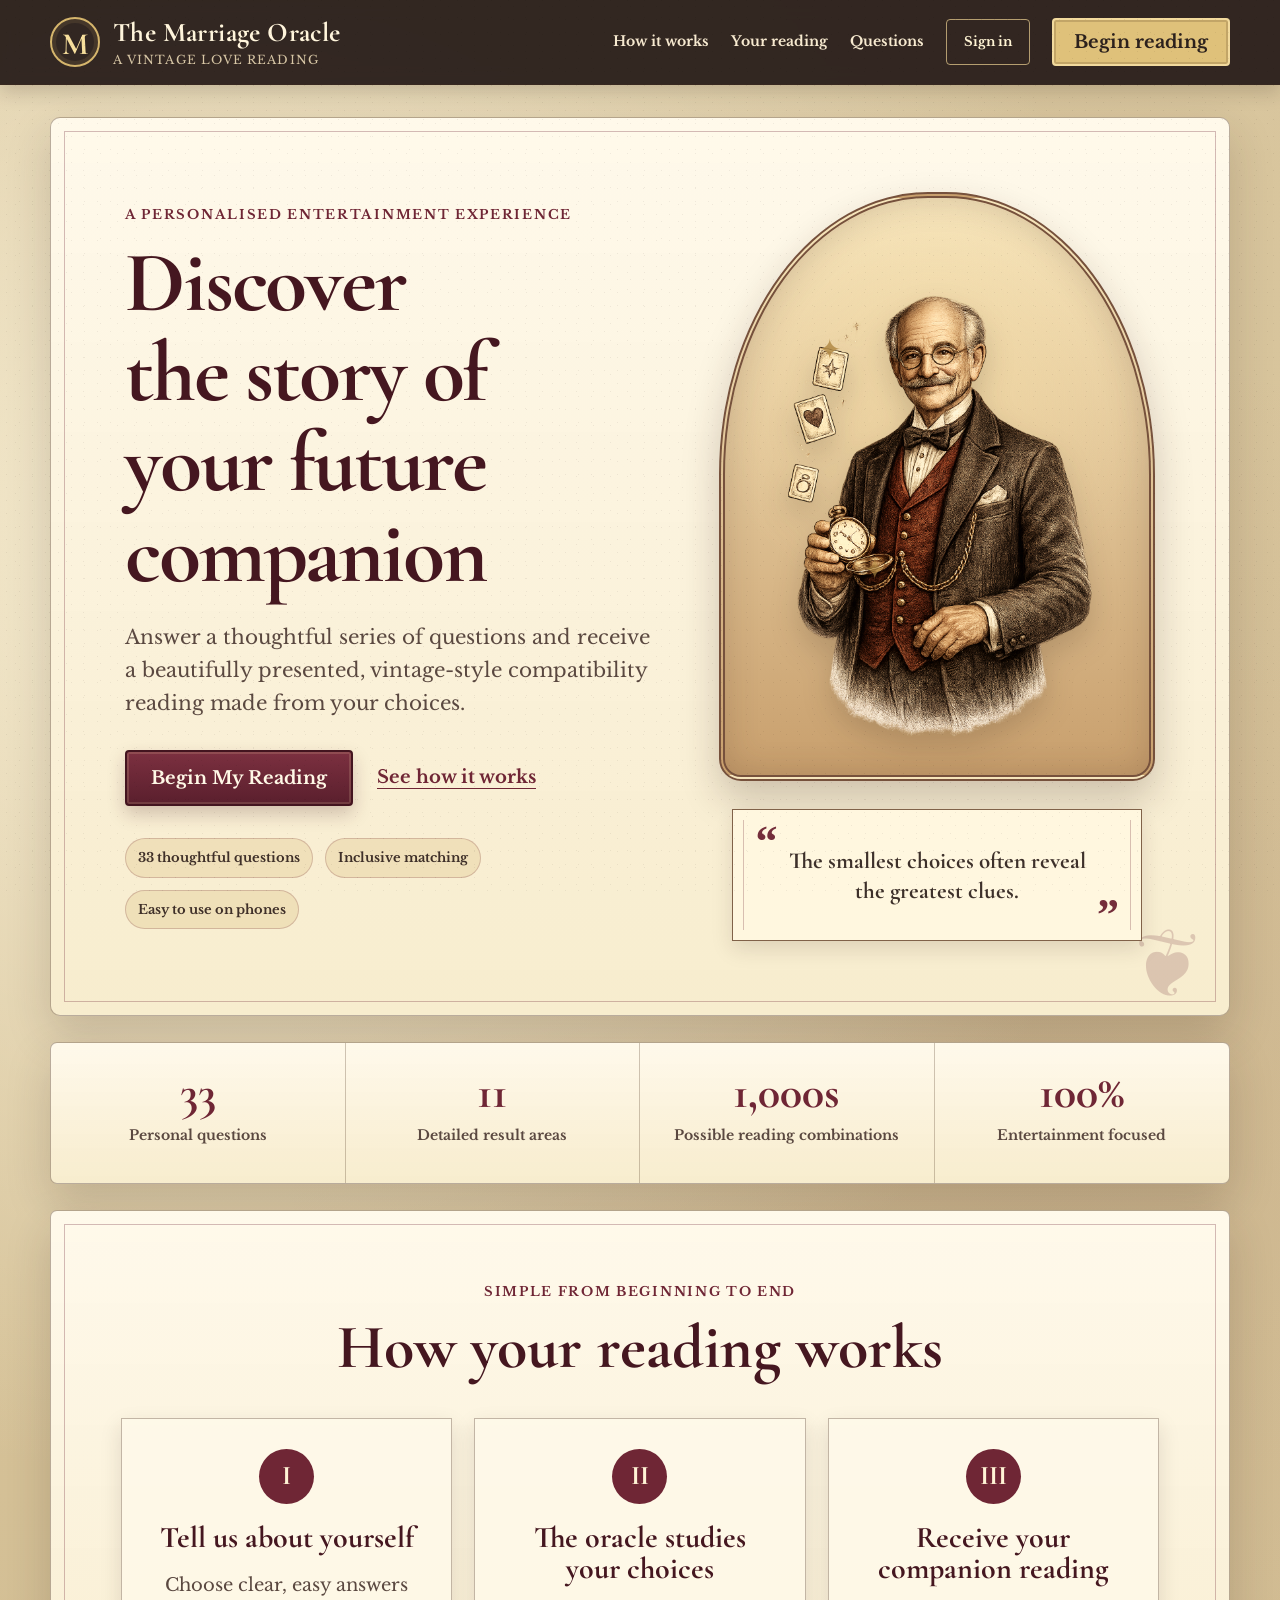
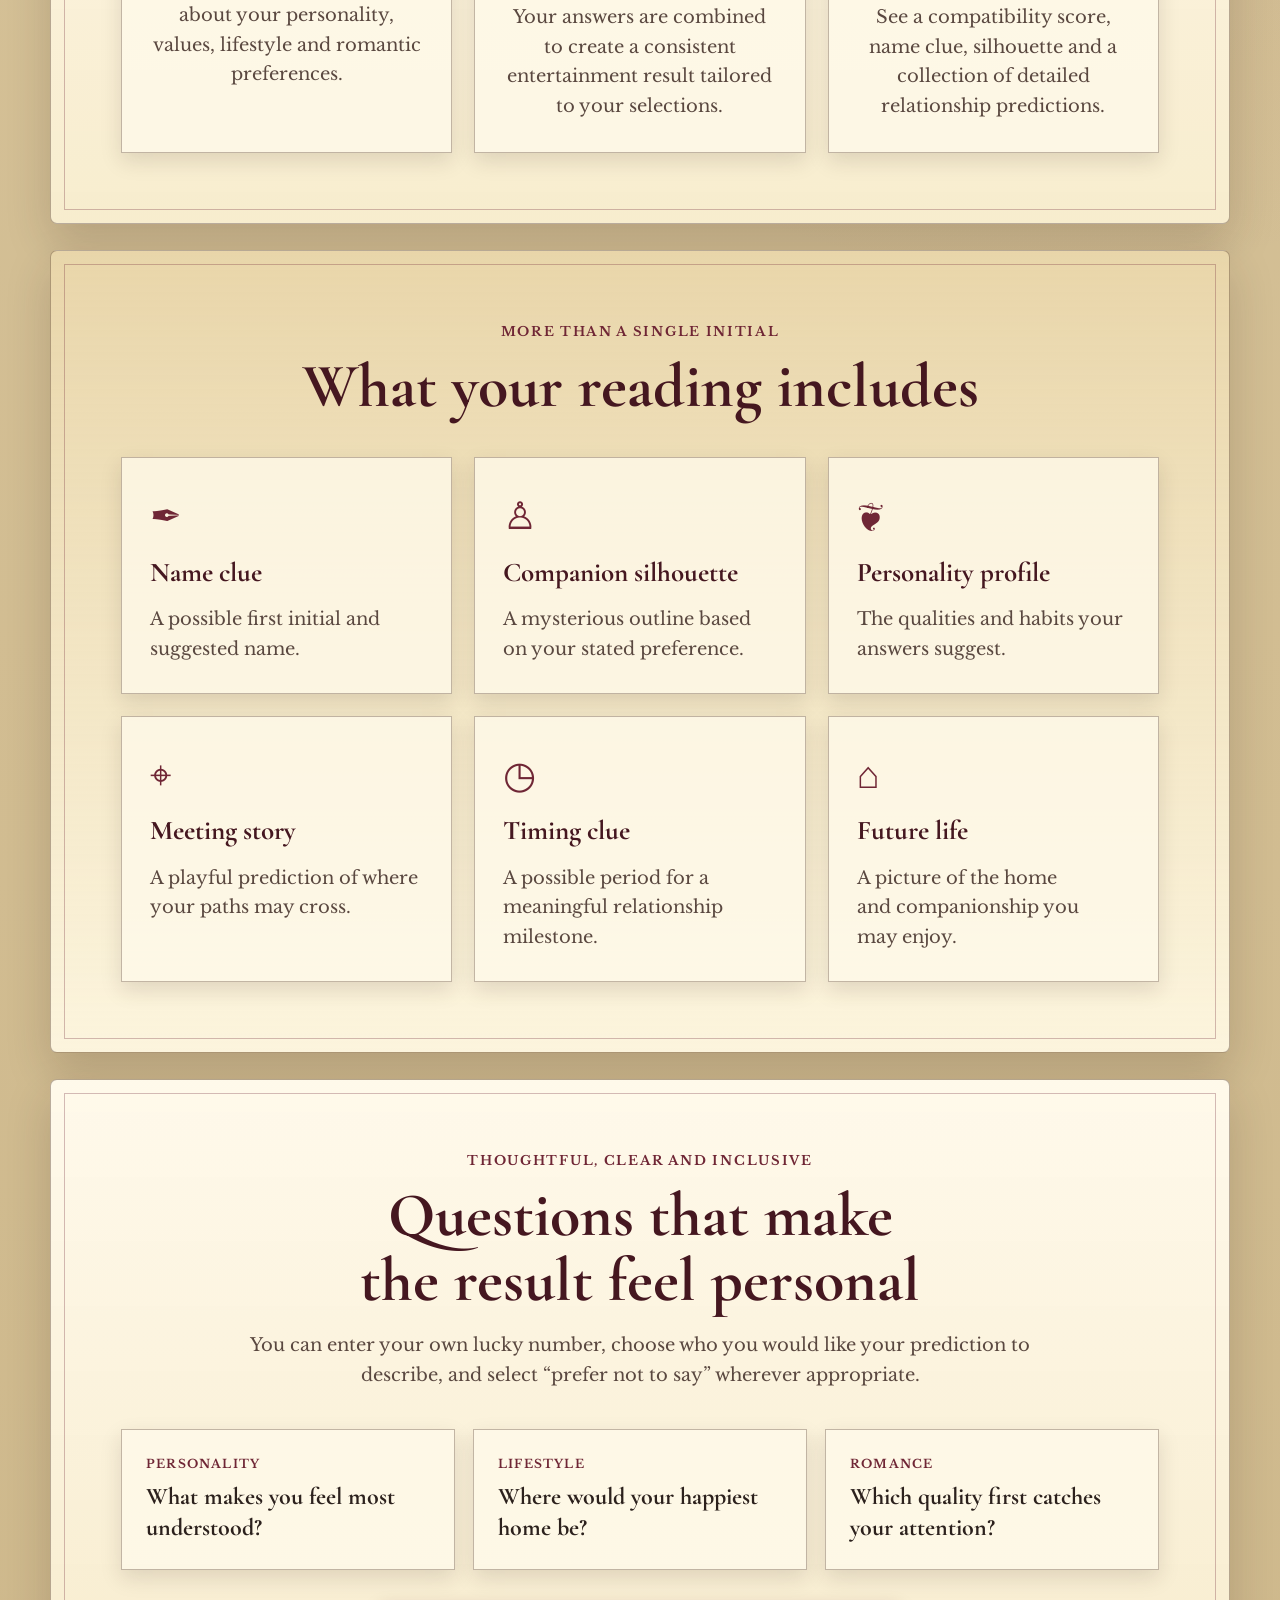
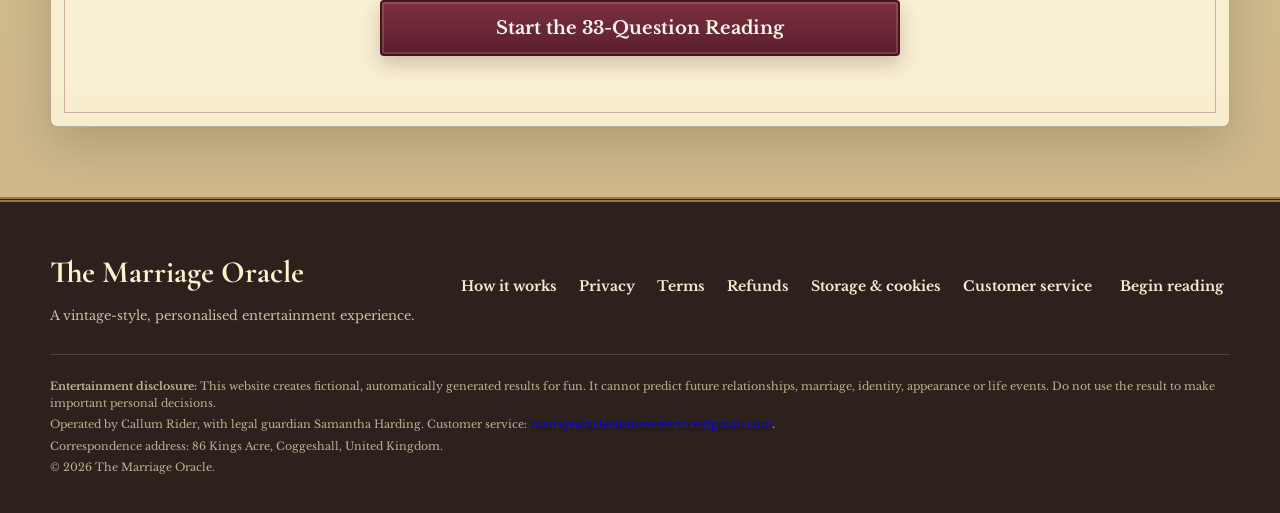
==== commit a0dc47cb: "Add files via upload" ====
--- a/index.html
+++ b/index.html
@@ -12,16 +12,16 @@
     <link rel="preconnect" href="https://fonts.gstatic.com" crossorigin>
     <link href="https://fonts.googleapis.com/css2?family=Cormorant+Garamond:wght@600;700&family=Libre+Baskerville:wght@400;700&display=swap" rel="stylesheet">
 
-   <link rel="stylesheet" href="assets/css/style.css?v=20260729-account-deletion">
+   <link rel="stylesheet" href="assets/css/style.css?v=20260730-launch-legal">
 
 <script src="https://cdn.jsdelivr.net/npm/@supabase/supabase-js@2.110.8/dist/umd/supabase.min.js" defer></script>
 <script src="assets/js/supabase-config.js" defer></script>
 <script src="assets/js/app.js?v=20260729-payment-final-v3" defer></script>
 <script src="assets/js/quiz.js" defer></script>
 <script src="assets/js/portraits.js" defer></script>
-<script src="assets/js/auth.js?v=20260729-account-deletion" defer></script>
+<script src="assets/js/auth.js?v=20260730-launch-legal" defer></script>
 <script src="assets/js/results.js" defer></script>
-<script src="assets/js/payments.js?v=20260729-payment-final-v3" defer></script>
+<script src="assets/js/payments.js?v=20260730-launch-legal" defer></script>
 </head>
 <body>
     <div class="paper-noise" aria-hidden="true"></div>
@@ -336,6 +336,40 @@
                         your progress and completed readings follow you between devices.
                     </p>
                 </div>
+
+
+                <section class="reading-consent-panel" aria-labelledby="reading-consent-title">
+                    <div>
+                        <p class="kicker">Required before a reading</p>
+                        <h3 id="reading-consent-title">Your choices and consent</h3>
+                        <p>
+                            The service is for adults and creates fictional entertainment results.
+                            Some optional answers may reveal identity, relationship preference,
+                            portrait-background preference, or beliefs and traditions.
+                        </p>
+                    </div>
+
+                    <label class="legal-check-row" for="reading-age-confirmation">
+                        <input id="reading-age-confirmation" type="checkbox">
+                        <span>
+                            I confirm that I am 18 or over, understand this is entertainment only,
+                            and agree to the <a href="terms.html" target="_blank" rel="noopener">Terms of Use</a>.
+                        </span>
+                    </label>
+
+                    <label class="legal-check-row" for="reading-sensitive-consent">
+                        <input id="reading-sensitive-consent" type="checkbox">
+                        <span>
+                            I explicitly consent to the processing of the optional personal and
+                            potentially sensitive answers I choose to provide so my reading can be
+                            generated and, when signed in, saved to my account. I can select
+                            “Prefer not to say” and delete saved readings at any time.
+                            See the <a href="privacy.html" target="_blank" rel="noopener">Privacy Notice</a>.
+                        </span>
+                    </label>
+
+                    <p id="reading-consent-message" class="auth-message" role="status" aria-live="polite" hidden></p>
+                </section>
 
                 <div id="auth-loading-panel" class="account-loading-panel" aria-live="polite">
                     <span class="account-loading-seal" aria-hidden="true">M</span>
@@ -480,6 +514,17 @@
                                 required
                                 placeholder="Type the password again"
                             >
+
+
+                            <label class="legal-check-row compact-legal-check" for="sign-up-legal-consent">
+                                <input id="sign-up-legal-consent" type="checkbox">
+                                <span>
+                                    I confirm I am 18 or over, agree to the
+                                    <a href="terms.html" target="_blank" rel="noopener">Terms of Use</a>,
+                                    and have read the
+                                    <a href="privacy.html" target="_blank" rel="noopener">Privacy Notice</a>.
+                                </span>
+                            </label>
 
                             <button class="primary-button" type="submit">
                                 Create My Account
@@ -1040,7 +1085,27 @@
                             <p>Unlock the age-matched name, life-stage clue, personality, values, appearance, meeting story, relationship style, affection pattern, timing and future-life reading.</p>
 
                             <div class="unlock-choice-panel">
-                                <button id="unlock-button" class="primary-button unlock-payment-button" type="button">Unlock Full Reading — £0.99</button>
+
+                                <div class="purchase-summary" aria-label="Purchase summary">
+                                    <div>
+                                        <span>One completed digital reading</span>
+                                        <strong>£0.99 total</strong>
+                                    </div>
+                                    <small>One-off payment · no subscription · permanent access on this account</small>
+                                </div>
+
+                                <label class="legal-check-row purchase-consent-row" for="purchase-consent-checkbox">
+                                    <input id="purchase-consent-checkbox" type="checkbox">
+                                    <span>
+                                        I request immediate access to this digital reading and understand
+                                        that once access begins I lose my 14-day right to cancel. My legal
+                                        rights still apply if the digital content is faulty or not as described.
+                                        I agree to the <a href="terms.html" target="_blank" rel="noopener">Terms</a>
+                                        and <a href="refunds.html" target="_blank" rel="noopener">Refund Policy</a>.
+                                    </span>
+                                </label>
+
+                                <button id="unlock-button" class="primary-button unlock-payment-button" type="button" disabled>Pay £0.99 &amp; Unlock Reading</button>
 
                                 <div class="unlock-divider" aria-hidden="true">
                                     <span>or</span>
@@ -1067,7 +1132,7 @@
                                 </form>
                             </div>
 
-                            <small id="payment-note">Secure checkout by Stripe. Sign-in is required so the unlock remains attached to your account.</small>
+                            <small id="payment-note">Secure checkout by Stripe. Sign-in is required so the unlock remains attached to your account. A payment receipt is sent to your account email.</small>
                         </div>
                     </div>
                 </section>
@@ -1106,8 +1171,11 @@
 
             <div class="footer-links">
                 <a href="#how-it-works">How it works</a>
-                <a href="#reading-includes">Reading details</a>
-                <a href="#questions">Questions</a>
+                <a href="privacy.html">Privacy</a>
+                <a href="terms.html">Terms</a>
+                <a href="refunds.html">Refunds</a>
+                <a href="cookies.html">Storage &amp; cookies</a>
+                <a href="mailto:marrigeoraclecustomerservice@gmail.com">Customer service</a>
 
                 <button
                     id="footer-start-button"
@@ -1128,8 +1196,16 @@
             </p>
 
             <p>
-                © <span id="current-year"></span>
-                The Marriage Oracle.
+                Operated by Callum Rider, with legal guardian Samantha Harding.
+                Customer service: <a href="mailto:marrigeoraclecustomerservice@gmail.com">marrigeoraclecustomerservice@gmail.com</a>.
+            </p>
+
+            <p>
+                Correspondence address: 86 Kings Acre, Coggeshall, United Kingdom.
+            </p>
+
+            <p>
+                © <span id="current-year"></span> The Marriage Oracle.
             </p>
         </div>
     </footer>
--- a/assets/css/style.css
+++ b/assets/css/style.css
@@ -3136,3 +3136,86 @@
         width: 100%;
     }
 }
+
+
+/* =====================================================
+   ACCOUNT DELETION
+   ===================================================== */
+
+.account-danger-zone {
+    display: flex;
+    align-items: center;
+    justify-content: space-between;
+    gap: 28px;
+    margin-top: 30px;
+    padding: 26px 28px;
+    background: rgba(251, 232, 223, 0.62);
+    border: 1px solid rgba(104, 21, 31, 0.46);
+}
+
+.account-danger-zone h3 {
+    margin-bottom: 7px;
+    color: var(--danger);
+    font-size: 30px;
+}
+
+.account-danger-zone p:last-child {
+    max-width: 680px;
+    margin: 0;
+    color: var(--ink-soft);
+    font-size: 14px;
+}
+
+.danger-button {
+    min-height: 48px;
+    padding: 11px 18px;
+    color: #fff8e6;
+    background: linear-gradient(180deg, #822737, #5d1724);
+    border: 2px solid #46101a;
+    border-radius: 5px;
+    font-weight: 700;
+    box-shadow: inset 0 0 0 2px rgba(255, 232, 181, 0.1);
+    transition: transform 0.18s ease, background 0.18s ease;
+}
+
+.danger-button:hover:not(:disabled) {
+    transform: translateY(-1px);
+    background: linear-gradient(180deg, #942f42, #6b1929);
+}
+
+.danger-button:disabled {
+    cursor: wait;
+    opacity: 0.66;
+}
+
+.delete-account-dialog-card {
+    width: min(620px, 100%);
+}
+
+.delete-account-dialog-card h2 {
+    margin-bottom: 14px;
+    color: var(--danger);
+}
+
+.deletion-list {
+    margin: 20px 0 26px;
+    padding-left: 24px;
+    color: var(--ink-soft);
+    font-size: 14px;
+}
+
+.deletion-list li + li {
+    margin-top: 8px;
+}
+
+@media (max-width: 760px) {
+    .account-danger-zone {
+        flex-direction: column;
+        align-items: stretch;
+        padding: 22px 20px;
+    }
+
+    .account-danger-zone .danger-button {
+        width: 100%;
+    }
+}
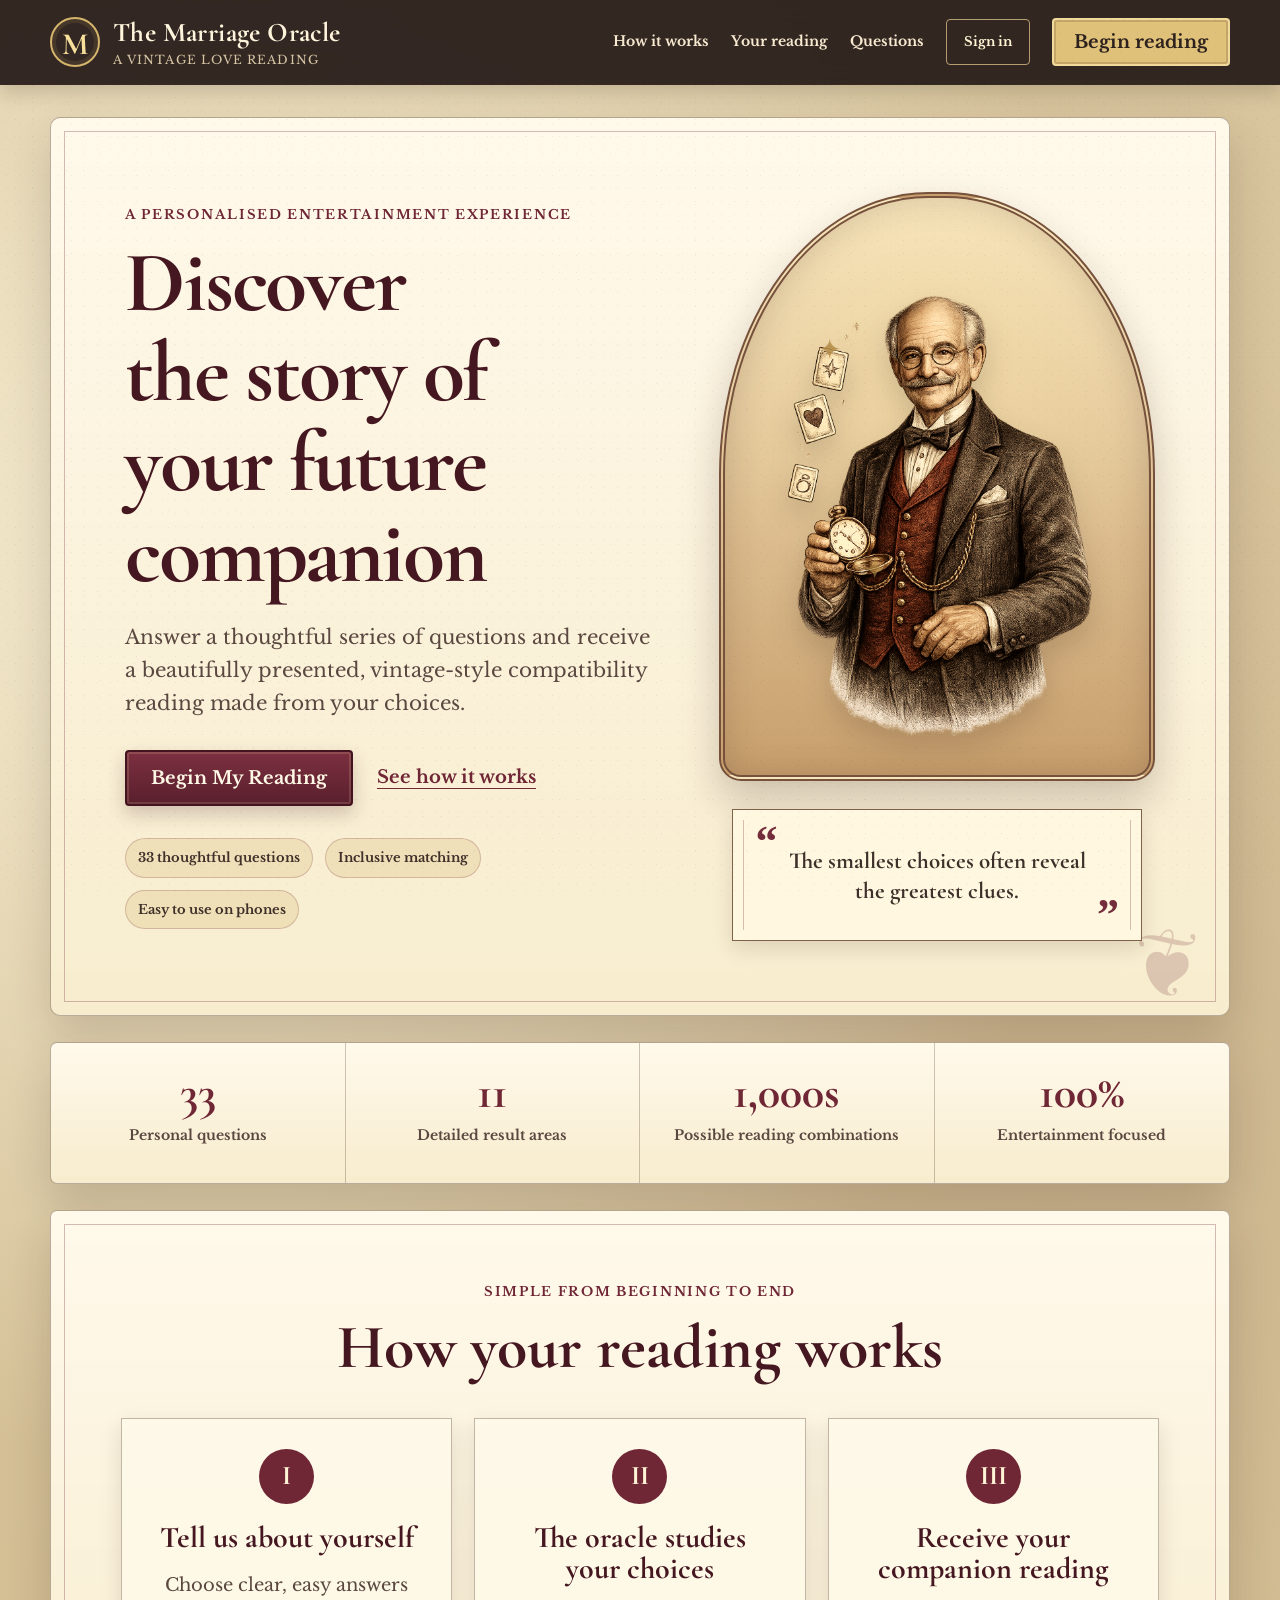
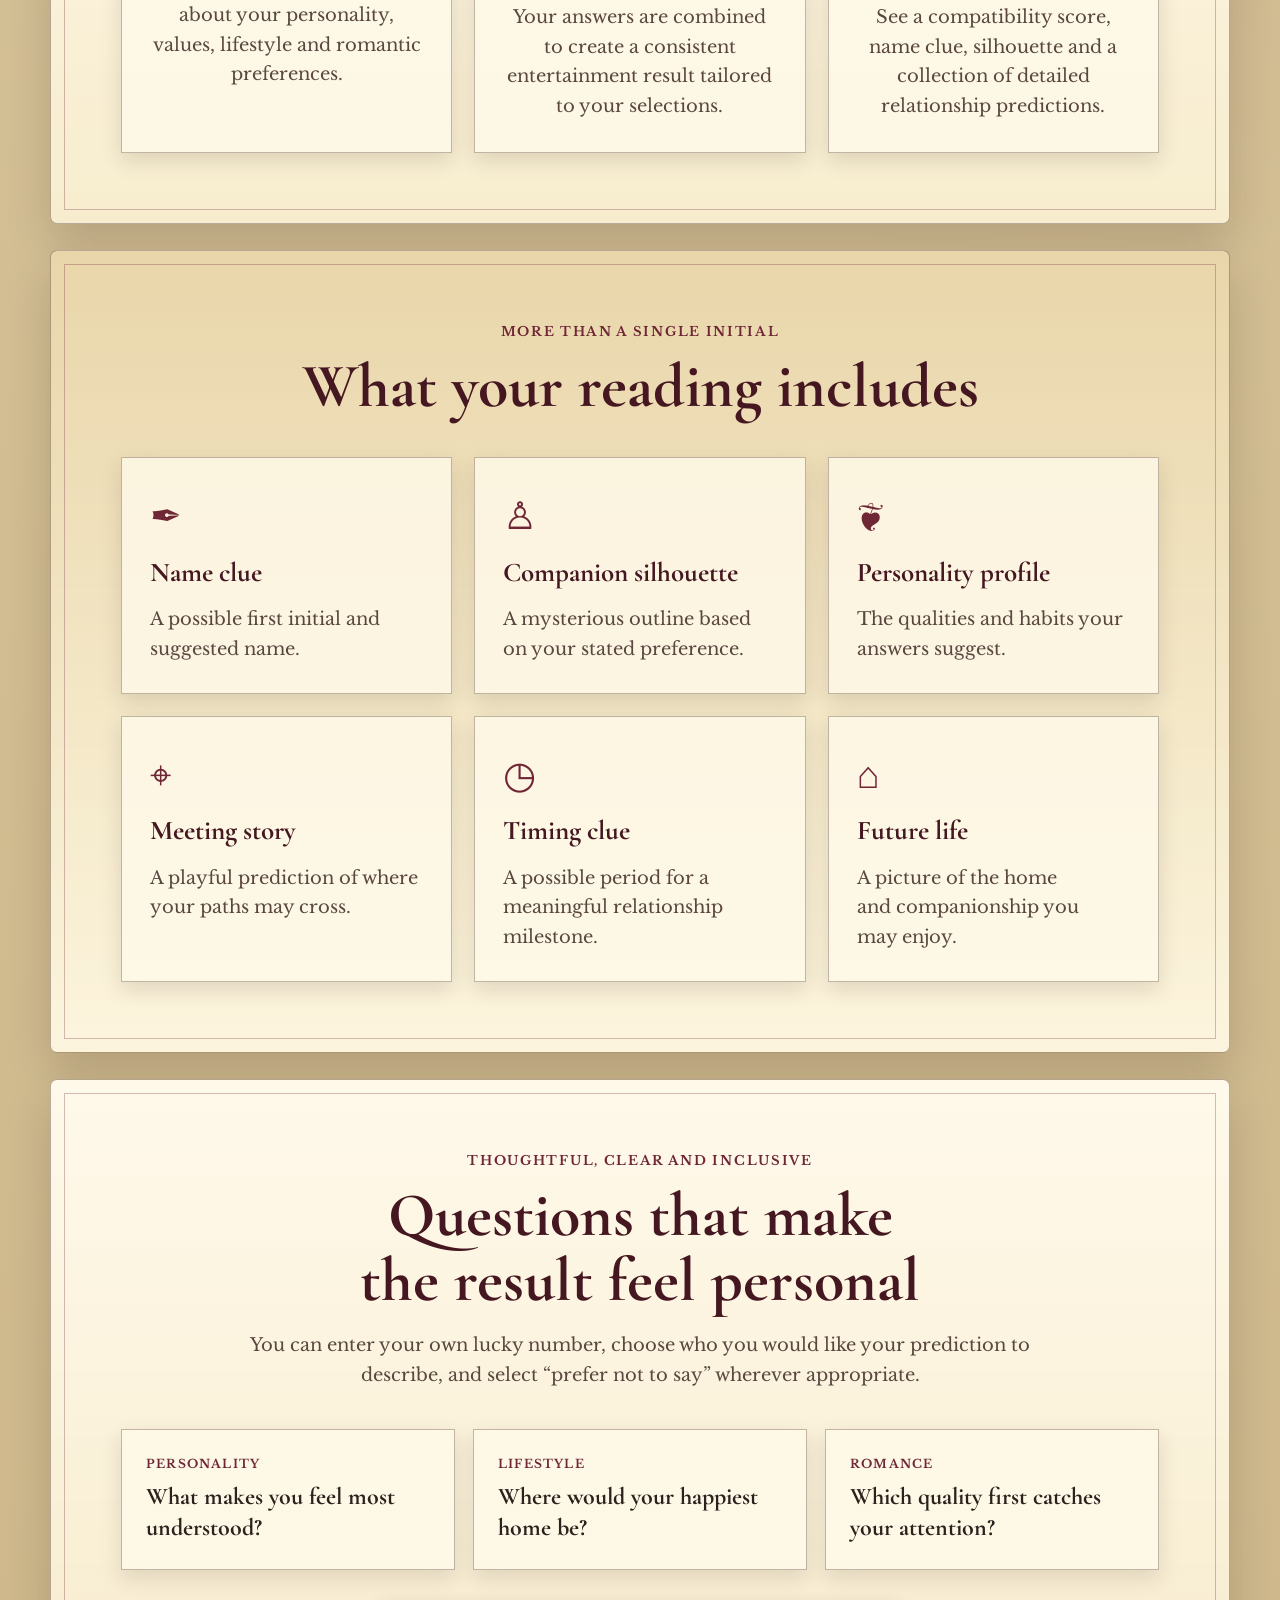
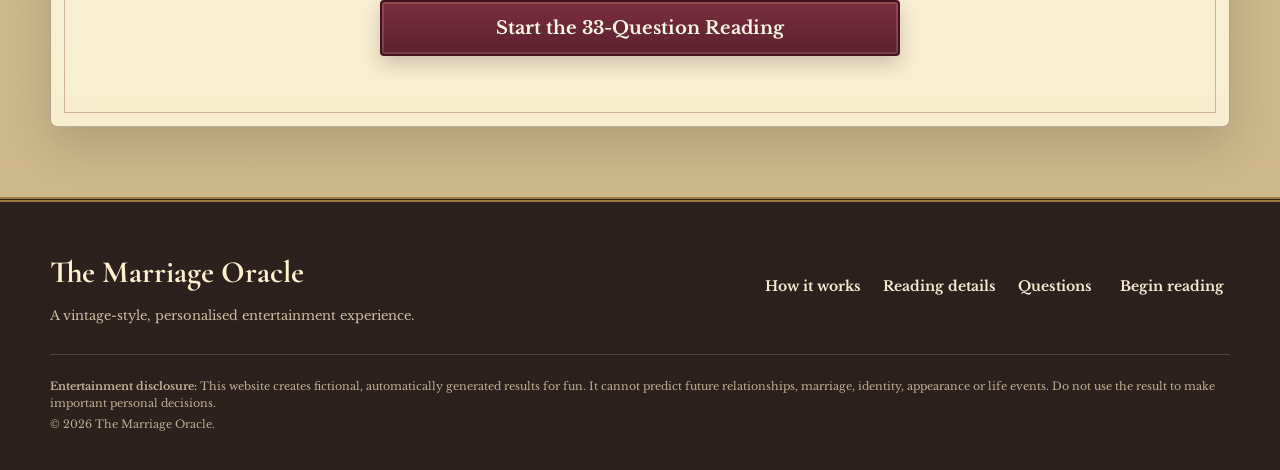
==== commit 70e682a2: "Add files via upload" ====
--- a/index.html
+++ b/index.html
@@ -12,16 +12,16 @@
     <link rel="preconnect" href="https://fonts.gstatic.com" crossorigin>
     <link href="https://fonts.googleapis.com/css2?family=Cormorant+Garamond:wght@600;700&family=Libre+Baskerville:wght@400;700&display=swap" rel="stylesheet">
 
-   <link rel="stylesheet" href="assets/css/style.css?v=20260730-launch-legal">
+   <link rel="stylesheet" href="assets/css/style.css?v=20260730-final-ui-polish">
 
 <script src="https://cdn.jsdelivr.net/npm/@supabase/supabase-js@2.110.8/dist/umd/supabase.min.js" defer></script>
 <script src="assets/js/supabase-config.js" defer></script>
 <script src="assets/js/app.js?v=20260729-payment-final-v3" defer></script>
 <script src="assets/js/quiz.js" defer></script>
 <script src="assets/js/portraits.js" defer></script>
-<script src="assets/js/auth.js?v=20260730-launch-legal" defer></script>
+<script src="assets/js/auth.js?v=20260729-account-deletion" defer></script>
 <script src="assets/js/results.js" defer></script>
-<script src="assets/js/payments.js?v=20260730-launch-legal" defer></script>
+<script src="assets/js/payments.js?v=20260729-payment-final-v3" defer></script>
 </head>
 <body>
     <div class="paper-noise" aria-hidden="true"></div>
@@ -336,40 +336,6 @@
                         your progress and completed readings follow you between devices.
                     </p>
                 </div>
-
-
-                <section class="reading-consent-panel" aria-labelledby="reading-consent-title">
-                    <div>
-                        <p class="kicker">Required before a reading</p>
-                        <h3 id="reading-consent-title">Your choices and consent</h3>
-                        <p>
-                            The service is for adults and creates fictional entertainment results.
-                            Some optional answers may reveal identity, relationship preference,
-                            portrait-background preference, or beliefs and traditions.
-                        </p>
-                    </div>
-
-                    <label class="legal-check-row" for="reading-age-confirmation">
-                        <input id="reading-age-confirmation" type="checkbox">
-                        <span>
-                            I confirm that I am 18 or over, understand this is entertainment only,
-                            and agree to the <a href="terms.html" target="_blank" rel="noopener">Terms of Use</a>.
-                        </span>
-                    </label>
-
-                    <label class="legal-check-row" for="reading-sensitive-consent">
-                        <input id="reading-sensitive-consent" type="checkbox">
-                        <span>
-                            I explicitly consent to the processing of the optional personal and
-                            potentially sensitive answers I choose to provide so my reading can be
-                            generated and, when signed in, saved to my account. I can select
-                            “Prefer not to say” and delete saved readings at any time.
-                            See the <a href="privacy.html" target="_blank" rel="noopener">Privacy Notice</a>.
-                        </span>
-                    </label>
-
-                    <p id="reading-consent-message" class="auth-message" role="status" aria-live="polite" hidden></p>
-                </section>
 
                 <div id="auth-loading-panel" class="account-loading-panel" aria-live="polite">
                     <span class="account-loading-seal" aria-hidden="true">M</span>
@@ -514,17 +480,6 @@
                                 required
                                 placeholder="Type the password again"
                             >
-
-
-                            <label class="legal-check-row compact-legal-check" for="sign-up-legal-consent">
-                                <input id="sign-up-legal-consent" type="checkbox">
-                                <span>
-                                    I confirm I am 18 or over, agree to the
-                                    <a href="terms.html" target="_blank" rel="noopener">Terms of Use</a>,
-                                    and have read the
-                                    <a href="privacy.html" target="_blank" rel="noopener">Privacy Notice</a>.
-                                </span>
-                            </label>
 
                             <button class="primary-button" type="submit">
                                 Create My Account
@@ -1085,27 +1040,7 @@
                             <p>Unlock the age-matched name, life-stage clue, personality, values, appearance, meeting story, relationship style, affection pattern, timing and future-life reading.</p>
 
                             <div class="unlock-choice-panel">
-
-                                <div class="purchase-summary" aria-label="Purchase summary">
-                                    <div>
-                                        <span>One completed digital reading</span>
-                                        <strong>£0.99 total</strong>
-                                    </div>
-                                    <small>One-off payment · no subscription · permanent access on this account</small>
-                                </div>
-
-                                <label class="legal-check-row purchase-consent-row" for="purchase-consent-checkbox">
-                                    <input id="purchase-consent-checkbox" type="checkbox">
-                                    <span>
-                                        I request immediate access to this digital reading and understand
-                                        that once access begins I lose my 14-day right to cancel. My legal
-                                        rights still apply if the digital content is faulty or not as described.
-                                        I agree to the <a href="terms.html" target="_blank" rel="noopener">Terms</a>
-                                        and <a href="refunds.html" target="_blank" rel="noopener">Refund Policy</a>.
-                                    </span>
-                                </label>
-
-                                <button id="unlock-button" class="primary-button unlock-payment-button" type="button" disabled>Pay £0.99 &amp; Unlock Reading</button>
+                                <button id="unlock-button" class="primary-button unlock-payment-button" type="button">Unlock Full Reading — £0.99</button>
 
                                 <div class="unlock-divider" aria-hidden="true">
                                     <span>or</span>
@@ -1132,7 +1067,7 @@
                                 </form>
                             </div>
 
-                            <small id="payment-note">Secure checkout by Stripe. Sign-in is required so the unlock remains attached to your account. A payment receipt is sent to your account email.</small>
+                            <small id="payment-note">Secure checkout by Stripe. Sign-in is required so the unlock remains attached to your account.</small>
                         </div>
                     </div>
                 </section>
@@ -1171,11 +1106,8 @@
 
             <div class="footer-links">
                 <a href="#how-it-works">How it works</a>
-                <a href="privacy.html">Privacy</a>
-                <a href="terms.html">Terms</a>
-                <a href="refunds.html">Refunds</a>
-                <a href="cookies.html">Storage &amp; cookies</a>
-                <a href="mailto:marrigeoraclecustomerservice@gmail.com">Customer service</a>
+                <a href="#reading-includes">Reading details</a>
+                <a href="#questions">Questions</a>
 
                 <button
                     id="footer-start-button"
@@ -1196,16 +1128,8 @@
             </p>
 
             <p>
-                Operated by Callum Rider, with legal guardian Samantha Harding.
-                Customer service: <a href="mailto:marrigeoraclecustomerservice@gmail.com">marrigeoraclecustomerservice@gmail.com</a>.
-            </p>
-
-            <p>
-                Correspondence address: 86 Kings Acre, Coggeshall, United Kingdom.
-            </p>
-
-            <p>
-                © <span id="current-year"></span> The Marriage Oracle.
+                © <span id="current-year"></span>
+                The Marriage Oracle.
             </p>
         </div>
     </footer>
--- a/assets/css/style.css
+++ b/assets/css/style.css
@@ -3219,3 +3219,301 @@
         width: 100%;
     }
 }
+
+/* =====================================================
+   LAUNCH LEGAL, CONSENT AND POLICY PAGES
+   ===================================================== */
+
+.reading-consent-panel {
+    position: relative;
+    z-index: 2;
+    display: grid;
+    gap: 14px;
+    margin: 0 0 28px;
+    padding: 24px;
+    background: rgba(255, 248, 228, 0.9);
+    border: 1px solid rgba(111, 38, 53, 0.34);
+    box-shadow: var(--shadow-small);
+}
+
+.reading-consent-panel h3 {
+    margin-bottom: 8px;
+}
+
+.reading-consent-panel p {
+    margin: 0;
+    color: var(--ink-soft);
+}
+
+.legal-check-row {
+    display: grid;
+    grid-template-columns: 24px minmax(0, 1fr);
+    gap: 12px;
+    align-items: start;
+    padding: 14px 15px;
+    color: var(--ink);
+    background: rgba(255, 252, 243, 0.86);
+    border: 1px solid rgba(76, 49, 32, 0.28);
+    border-radius: 4px;
+    font-size: 14px;
+    line-height: 1.55;
+    cursor: pointer;
+}
+
+.legal-check-row:hover {
+    border-color: rgba(111, 38, 53, 0.6);
+    background: #fff9e9;
+}
+
+.legal-check-row input[type="checkbox"] {
+    width: 20px;
+    height: 20px;
+    margin: 2px 0 0;
+    accent-color: var(--burgundy);
+}
+
+.legal-check-row a,
+.footer-disclosure a,
+.legal-document a {
+    color: var(--burgundy);
+    font-weight: 700;
+    text-underline-offset: 3px;
+}
+
+.compact-legal-check {
+    margin: 4px 0 8px;
+}
+
+.purchase-summary {
+    display: grid;
+    gap: 7px;
+    width: min(620px, 100%);
+    margin: 0 auto;
+    padding: 15px 17px;
+    text-align: left;
+    background: rgba(255, 252, 242, 0.9);
+    border: 1px solid rgba(76, 49, 32, 0.3);
+}
+
+.purchase-summary > div {
+    display: flex;
+    justify-content: space-between;
+    gap: 18px;
+    align-items: baseline;
+}
+
+.purchase-summary span {
+    font-weight: 700;
+}
+
+.purchase-summary strong {
+    color: var(--burgundy);
+    font-family: var(--serif-display);
+    font-size: 26px;
+}
+
+.purchase-summary small {
+    color: var(--ink-soft);
+}
+
+.purchase-consent-row {
+    width: min(620px, 100%);
+    margin: 0 auto;
+    text-align: left;
+}
+
+.unlock-payment-button:disabled {
+    cursor: not-allowed;
+    opacity: 0.56;
+    transform: none;
+    box-shadow: none;
+}
+
+.footer-disclosure a {
+    color: #f0d99f;
+}
+
+/* Standalone policy pages */
+
+.legal-body {
+    min-height: 100vh;
+}
+
+.legal-main {
+    width: min(980px, calc(100% - 36px));
+    margin: 34px auto 70px;
+}
+
+.legal-document {
+    position: relative;
+    padding: clamp(34px, 6vw, 70px);
+    background:
+        linear-gradient(rgba(255, 250, 236, 0.94), rgba(247, 236, 205, 0.97)),
+        var(--paper-light);
+    border: 1px solid rgba(72, 47, 31, 0.38);
+    box-shadow: var(--shadow);
+}
+
+.legal-document::before {
+    content: "";
+    position: absolute;
+    inset: 13px;
+    border: 1px solid rgba(111, 38, 53, 0.28);
+    pointer-events: none;
+}
+
+.legal-document > * {
+    position: relative;
+    z-index: 1;
+}
+
+.legal-document-header {
+    max-width: 760px;
+    margin: 0 auto 42px;
+    text-align: center;
+}
+
+.legal-document-header h1 {
+    max-width: none;
+    margin-bottom: 14px;
+    font-size: clamp(44px, 7vw, 70px);
+}
+
+.legal-meta {
+    color: var(--ink-soft);
+    font-size: 14px;
+}
+
+.legal-summary {
+    margin: 0 0 34px;
+    padding: 20px 22px;
+    background: rgba(222, 197, 137, 0.28);
+    border-left: 5px solid var(--burgundy);
+}
+
+.legal-section {
+    max-width: 780px;
+    margin: 0 auto 34px;
+}
+
+.legal-section h2 {
+    margin-bottom: 13px;
+    font-size: clamp(30px, 4vw, 42px);
+}
+
+.legal-section h3 {
+    margin: 24px 0 9px;
+    font-size: 25px;
+}
+
+.legal-section p,
+.legal-section li {
+    color: #44352f;
+}
+
+.legal-section ul,
+.legal-section ol {
+    padding-left: 24px;
+}
+
+.legal-section li + li {
+    margin-top: 8px;
+}
+
+.legal-contact-card {
+    max-width: 780px;
+    margin: 40px auto 0;
+    padding: 24px;
+    background: rgba(255, 248, 228, 0.94);
+    border: 1px solid rgba(111, 38, 53, 0.38);
+}
+
+.legal-contact-card address {
+    font-style: normal;
+}
+
+.legal-back-row {
+    display: flex;
+    justify-content: center;
+    gap: 14px;
+    flex-wrap: wrap;
+    margin-top: 34px;
+}
+
+.legal-nav-links {
+    display: flex;
+    align-items: center;
+    gap: 18px;
+    flex-wrap: wrap;
+}
+
+.legal-nav-links a {
+    color: #f7ead0;
+    font-size: 14px;
+    font-weight: 700;
+    text-decoration: none;
+}
+
+.legal-nav-links a:hover {
+    color: #ffd98c;
+}
+
+@media (max-width: 760px) {
+    .reading-consent-panel {
+        padding: 18px 15px;
+    }
+
+    .legal-check-row {
+        grid-template-columns: 22px minmax(0, 1fr);
+        padding: 12px;
+        font-size: 13px;
+    }
+
+    .purchase-summary > div {
+        align-items: flex-start;
+        flex-direction: column;
+        gap: 3px;
+    }
+
+    .legal-main {
+        width: calc(100% - 16px);
+        margin-top: 14px;
+    }
+
+    .legal-document {
+        padding: 42px 20px;
+    }
+
+    .legal-document::before {
+        inset: 8px;
+    }
+
+    .legal-nav-links {
+        display: none;
+    }
+}
+
+@media print {
+    .legal-body .site-header,
+    .legal-body .site-footer,
+    .legal-back-row,
+    .paper-noise {
+        display: none !important;
+    }
+
+    .legal-main {
+        width: 100%;
+        margin: 0;
+    }
+
+    .legal-document {
+        padding: 0;
+        border: 0;
+        box-shadow: none;
+        background: #fff;
+    }
+
+    .legal-document::before {
+        display: none;
+    }
+}
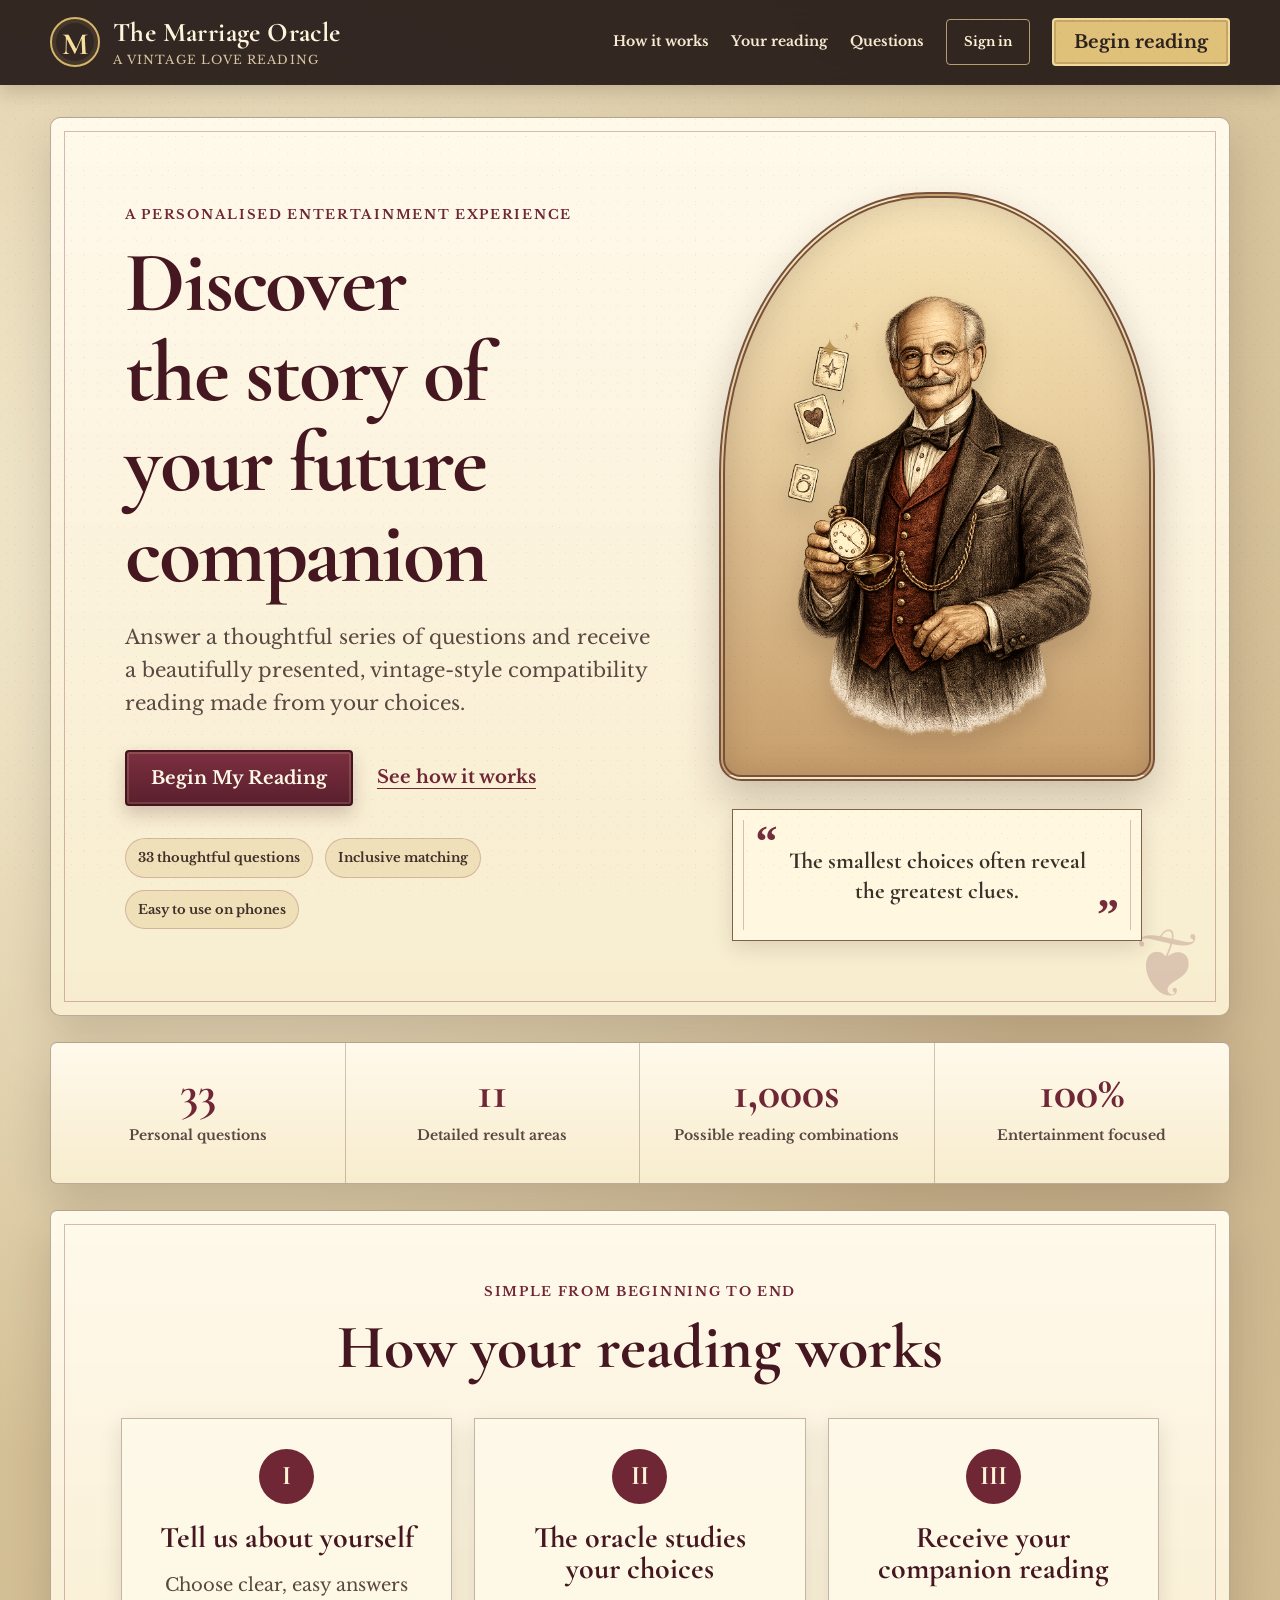
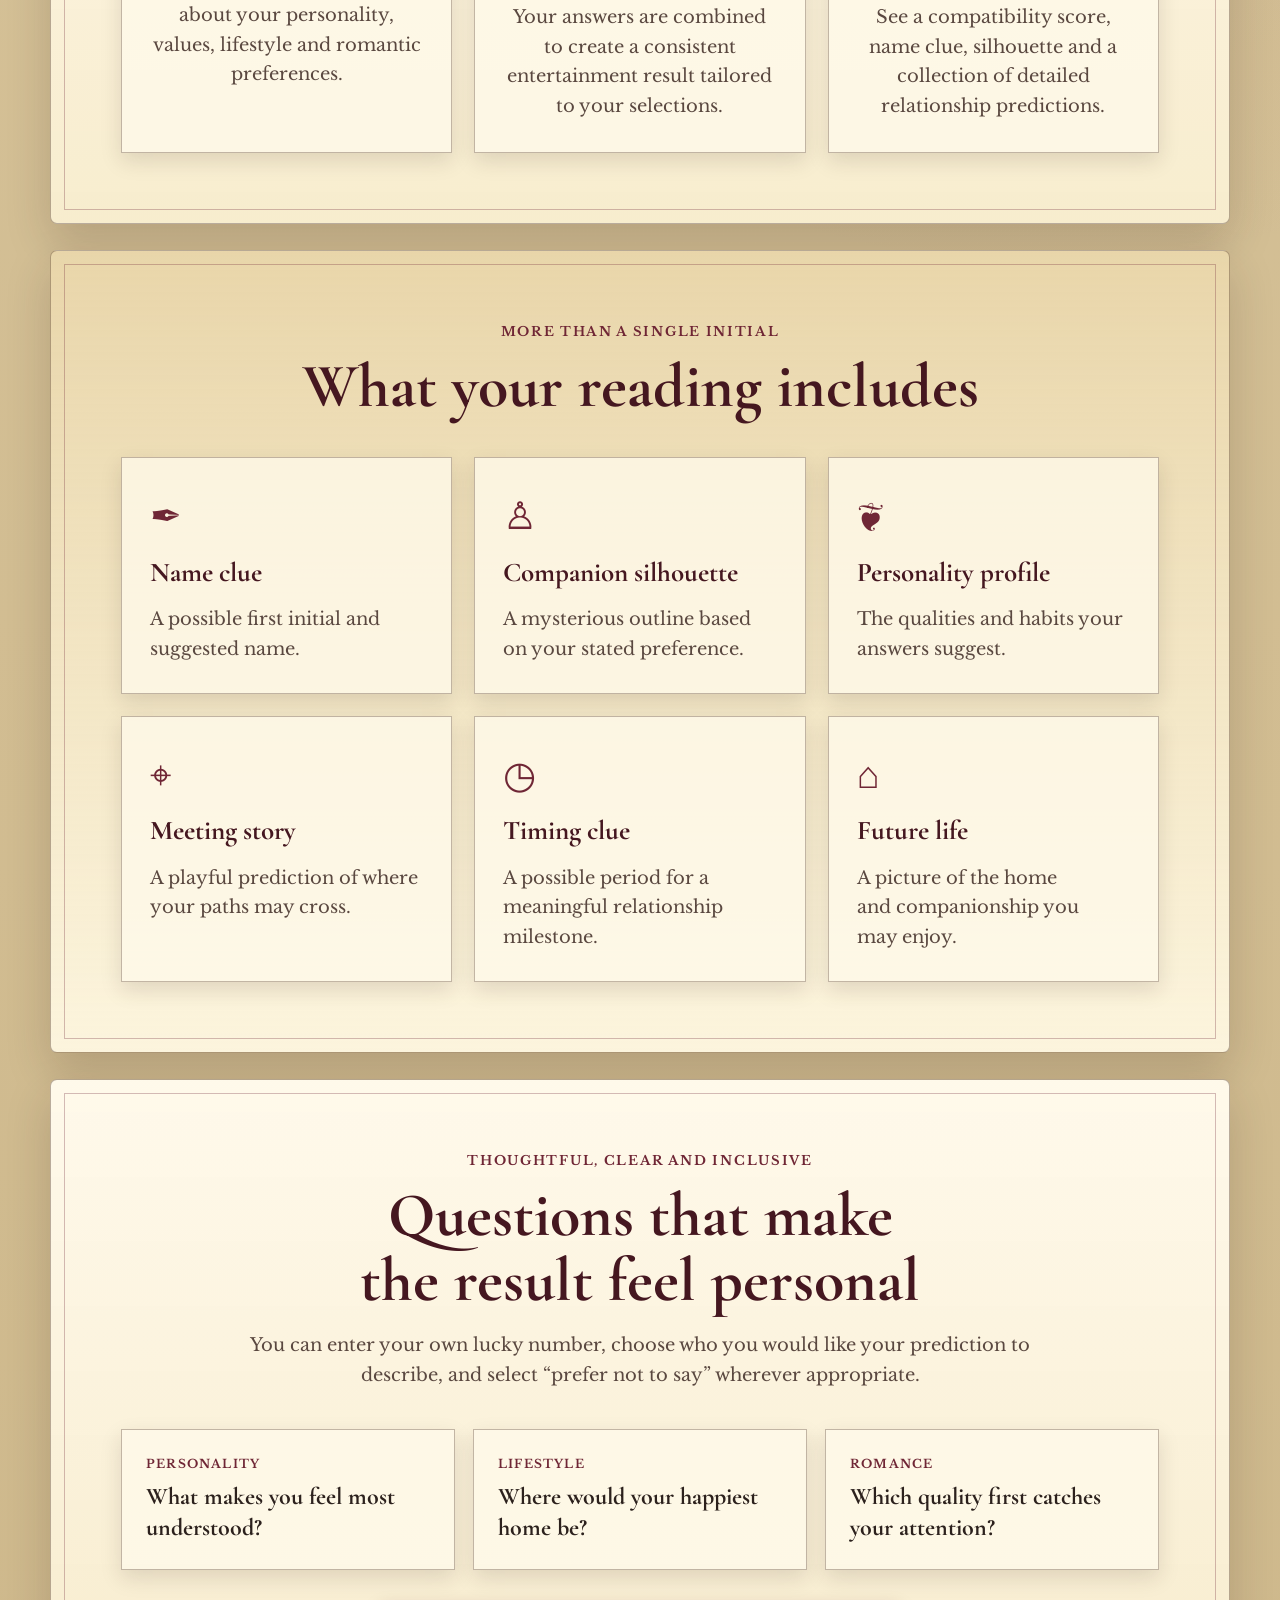
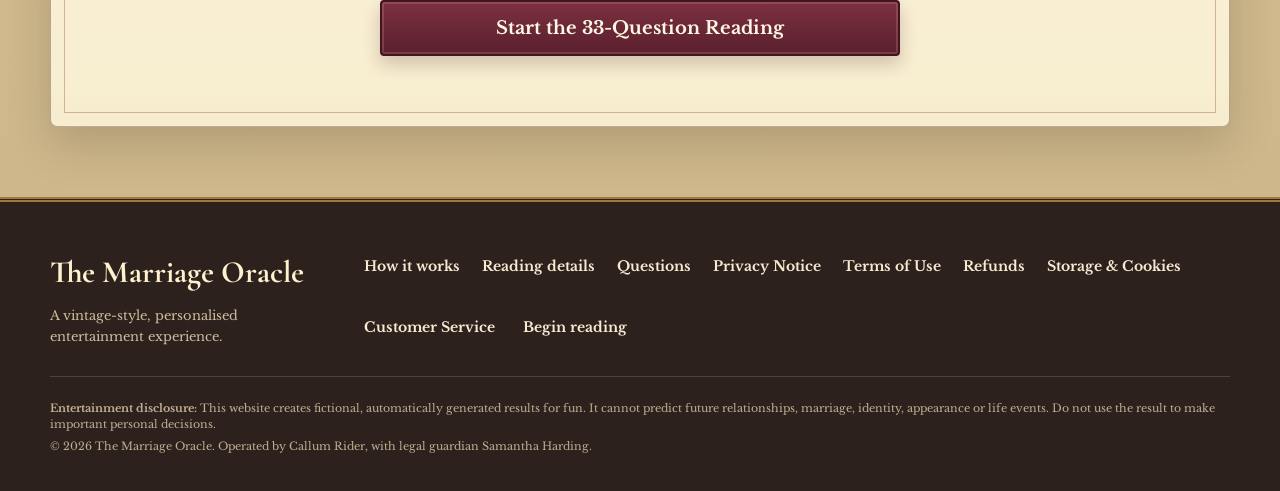
==== commit 4c201839: "Update index.html" ====
--- a/index.html
+++ b/index.html
@@ -1104,10 +1104,15 @@
                 </p>
             </div>
 
-            <div class="footer-links">
+            <div class="footer-links" aria-label="Website and legal links">
                 <a href="#how-it-works">How it works</a>
                 <a href="#reading-includes">Reading details</a>
                 <a href="#questions">Questions</a>
+                <a href="privacy.html">Privacy Notice</a>
+                <a href="terms.html">Terms of Use</a>
+                <a href="refunds.html">Refunds</a>
+                <a href="cookies.html">Storage &amp; Cookies</a>
+                <a href="mailto:marrigeoraclecustomerservice@gmail.com">Customer Service</a>
 
                 <button
                     id="footer-start-button"
@@ -1129,7 +1134,7 @@
 
             <p>
                 © <span id="current-year"></span>
-                The Marriage Oracle.
+                The Marriage Oracle. Operated by Callum Rider, with legal guardian Samantha Harding.
             </p>
         </div>
     </footer>
@@ -1320,4 +1325,4 @@
     </div>
 
 </body>
-</html>+</html>
--- a/assets/css/style.css
+++ b/assets/css/style.css
@@ -25,7 +25,17 @@
     --gold-pale: #f0cf78;
 
     --green: #3f5b46;
+    --green-dark: #23432e;
+    --green-soft: #e9f3e7;
+    --green-border: #7d9f82;
+
     --danger: #68151f;
+    --danger-soft: #fbe8df;
+    --danger-border: #b36a71;
+
+    --info-dark: #4a3a2f;
+    --info-soft: #f7edcf;
+    --info-border: #b79555;
 
     --border: rgba(77, 51, 35, 0.34);
     --border-soft: rgba(77, 51, 35, 0.2);
@@ -909,13 +919,8 @@
 }
 
 .form-error {
-    margin: 15px 0 0;
-    padding: 12px 14px;
-    color: var(--danger);
-    background: #fbe8df;
-    border: 1px solid #b36a71;
-    font-size: 0.875rem;
-    font-weight: 700;
+    width: 100%;
+    margin: 16px 0 0;
 }
 
 /* ========================================================================== 
@@ -2711,27 +2716,22 @@
 }
 
 .auth-message {
-    margin: 18px 0 0;
-    padding: 13px 15px;
-    color: #4b3a31;
-    background: rgba(231, 215, 175, 0.55);
-    border: 1px solid rgba(91, 61, 40, 0.3);
-    border-radius: var(--radius-small);
-    font-size: 0.875rem;
-    font-weight: 700;
-    line-height: 1.5;
-}
-
-.auth-message[data-type="success"] {
-    color: #274934;
-    background: #e5f0e2;
-    border-color: #7d9f82;
-}
-
-.auth-message[data-type="error"] {
-    color: #68151f;
-    background: #fbe8df;
-    border-color: #b36a71;
+    width: 100%;
+    max-width: 760px;
+    margin: 18px auto 0;
+}
+
+.auth-form > .auth-message {
+    margin-top: 7px;
+}
+
+.account-dashboard > .auth-message {
+    max-width: none;
+    margin: 0;
+}
+
+.dialog-card .auth-message {
+    margin-top: 7px;
 }
 
 .account-dashboard {
@@ -3001,44 +3001,132 @@
     }
 }
 
+/* ==========================================================================
+   FEEDBACK AND STATUS MESSAGES
+   ========================================================================== */
+
+.auth-message,
+.payment-status-message,
+.payment-inline-message,
+.form-error {
+    position: relative;
+    display: flex;
+    align-items: flex-start;
+    gap: 12px;
+    min-height: 54px;
+    padding: 15px 17px;
+    overflow-wrap: anywhere;
+    color: var(--info-dark);
+    background: var(--info-soft);
+    border: 1px solid var(--info-border);
+    border-left-width: 5px;
+    border-radius: 7px;
+    box-shadow: 0 7px 18px rgba(47, 30, 21, 0.1);
+    font-size: 0.875rem;
+    font-weight: 700;
+    line-height: 1.55;
+    text-align: left;
+}
+
+.auth-message::before,
+.payment-status-message::before,
+.payment-inline-message::before,
+.form-error::before {
+    content: "i";
+    display: grid;
+    flex: 0 0 25px;
+    place-items: center;
+    width: 25px;
+    height: 25px;
+    margin-top: 1px;
+    color: #fffaf0;
+    background: var(--gold);
+    border-radius: 50%;
+    font-family: Georgia, serif;
+    font-size: 0.875rem;
+    font-weight: 700;
+    line-height: 1;
+}
+
+.auth-message[data-type="success"],
+.payment-status-message[data-type="success"],
+.payment-inline-message[data-type="success"] {
+    color: var(--green-dark);
+    background: var(--green-soft);
+    border-color: var(--green-border);
+}
+
+.auth-message[data-type="success"]::before,
+.payment-status-message[data-type="success"]::before,
+.payment-inline-message[data-type="success"]::before {
+    content: "✓";
+    background: var(--green);
+}
+
+.auth-message[data-type="error"],
+.payment-status-message[data-type="error"],
+.payment-inline-message[data-type="error"],
+.form-error {
+    color: var(--danger);
+    background: var(--danger-soft);
+    border-color: var(--danger-border);
+}
+
+.auth-message[data-type="error"]::before,
+.payment-status-message[data-type="error"]::before,
+.payment-inline-message[data-type="error"]::before,
+.form-error::before {
+    content: "!";
+    background: var(--danger);
+}
+
+.auth-message[data-type="info"],
+.payment-status-message[data-type="info"],
+.payment-inline-message[data-type="info"] {
+    color: var(--info-dark);
+    background: var(--info-soft);
+    border-color: var(--info-border);
+}
+
+@media (max-width: 560px) {
+    .auth-message,
+    .payment-status-message,
+    .payment-inline-message,
+    .form-error {
+        gap: 10px;
+        min-height: 50px;
+        padding: 13px 14px;
+        border-left-width: 4px;
+        font-size: 0.8125rem;
+    }
+
+    .auth-message::before,
+    .payment-status-message::before,
+    .payment-inline-message::before,
+    .form-error::before {
+        flex-basis: 23px;
+        width: 23px;
+        height: 23px;
+    }
+
+    .payment-status-message {
+        margin-top: 22px;
+        margin-bottom: 20px;
+    }
+}
+
 /* ========================================================================== 
    STRIPE CHECKOUT AND COMPLIMENTARY CODES
    ========================================================================== */
 
-.payment-status-message,
+.payment-status-message {
+    width: min(100%, 760px);
+    margin: 28px auto 24px;
+}
+
 .payment-inline-message {
-    width: min(100%, 760px);
-    margin: 0 auto 20px;
-    padding: 13px 15px;
-    border: 1px solid rgba(76, 49, 32, 0.28);
-    border-radius: 4px;
-    color: var(--ink);
-    background: rgba(255, 250, 235, 0.9);
-    font-size: 0.875rem;
-    font-weight: 700;
-    line-height: 1.5;
-    text-align: center;
-}
-
-.payment-status-message[data-type="success"],
-.payment-inline-message[data-type="success"] {
-    color: #24412d;
-    background: #edf5e9;
-    border-color: #7e9b7f;
-}
-
-.payment-status-message[data-type="error"],
-.payment-inline-message[data-type="error"] {
-    color: #68151f;
-    background: #fbe8df;
-    border-color: #b36a71;
-}
-
-.payment-status-message[data-type="info"],
-.payment-inline-message[data-type="info"] {
-    color: #4a3a2f;
-    background: #f7edcf;
-    border-color: #b79555;
+    width: 100%;
+    margin: 8px 0 0;
 }
 
 .unlock-choice-panel {
@@ -3101,11 +3189,6 @@
     white-space: nowrap;
 }
 
-.payment-inline-message {
-    width: 100%;
-    margin: 2px 0 0;
-    text-align: left;
-}
 
 .locked-overlay #payment-note {
     display: block;
@@ -3351,7 +3434,7 @@
         linear-gradient(rgba(255, 250, 236, 0.94), rgba(247, 236, 205, 0.97)),
         var(--paper-light);
     border: 1px solid rgba(72, 47, 31, 0.38);
-    box-shadow: var(--shadow);
+    box-shadow: var(--shadow-large);
 }
 
 .legal-document::before {
@@ -3458,6 +3541,39 @@
     color: #ffd98c;
 }
 
+.legal-body .header-inner {
+    min-height: 88px;
+}
+
+.legal-return-button {
+    flex: 0 0 auto;
+    min-width: 176px;
+    min-height: 50px;
+    padding: 11px 18px;
+    color: #fff8e6;
+    background: linear-gradient(180deg, #7c3040, #571d2a);
+    border: 2px solid var(--gold-light);
+    box-shadow:
+        inset 0 0 0 2px rgba(255, 236, 190, 0.13),
+        0 7px 16px rgba(38, 17, 22, 0.24);
+    text-shadow: 0 1px 1px rgba(28, 10, 14, 0.45);
+}
+
+.legal-return-button:hover {
+    color: #fffdf5;
+    background: linear-gradient(180deg, #8c394c, #651f30);
+    border-color: #f0cf78;
+}
+
+.legal-bottom-return-button {
+    min-width: 250px;
+}
+
+.legal-back-row > a,
+.legal-back-row > button {
+    min-height: 56px;
+}
+
 @media (max-width: 760px) {
     .reading-consent-panel {
         padding: 18px 15px;
@@ -3490,6 +3606,53 @@
 
     .legal-nav-links {
         display: none;
+    }
+
+    .legal-body .header-inner {
+        min-height: 76px;
+        gap: 12px;
+    }
+
+    .legal-return-button {
+        min-width: 138px;
+        min-height: 46px;
+        padding: 9px 12px;
+        font-size: 0.8125rem;
+    }
+
+    .legal-back-row {
+        display: grid;
+        grid-template-columns: 1fr;
+        gap: 12px;
+    }
+
+    .legal-back-row > a,
+    .legal-back-row > button,
+    .legal-bottom-return-button {
+        width: 100%;
+        min-width: 0;
+    }
+}
+
+@media (max-width: 460px) {
+    .legal-body .header-inner {
+        grid-template-columns: minmax(0, 1fr) auto;
+    }
+
+    .legal-body .brand-copy small {
+        display: none;
+    }
+
+    .legal-body .brand-copy strong {
+        font-size: 1.125rem;
+    }
+
+    .legal-return-button {
+        min-width: 112px;
+        max-width: 122px;
+        padding: 8px 9px;
+        font-size: 0.75rem;
+        line-height: 1.25;
     }
 }
 
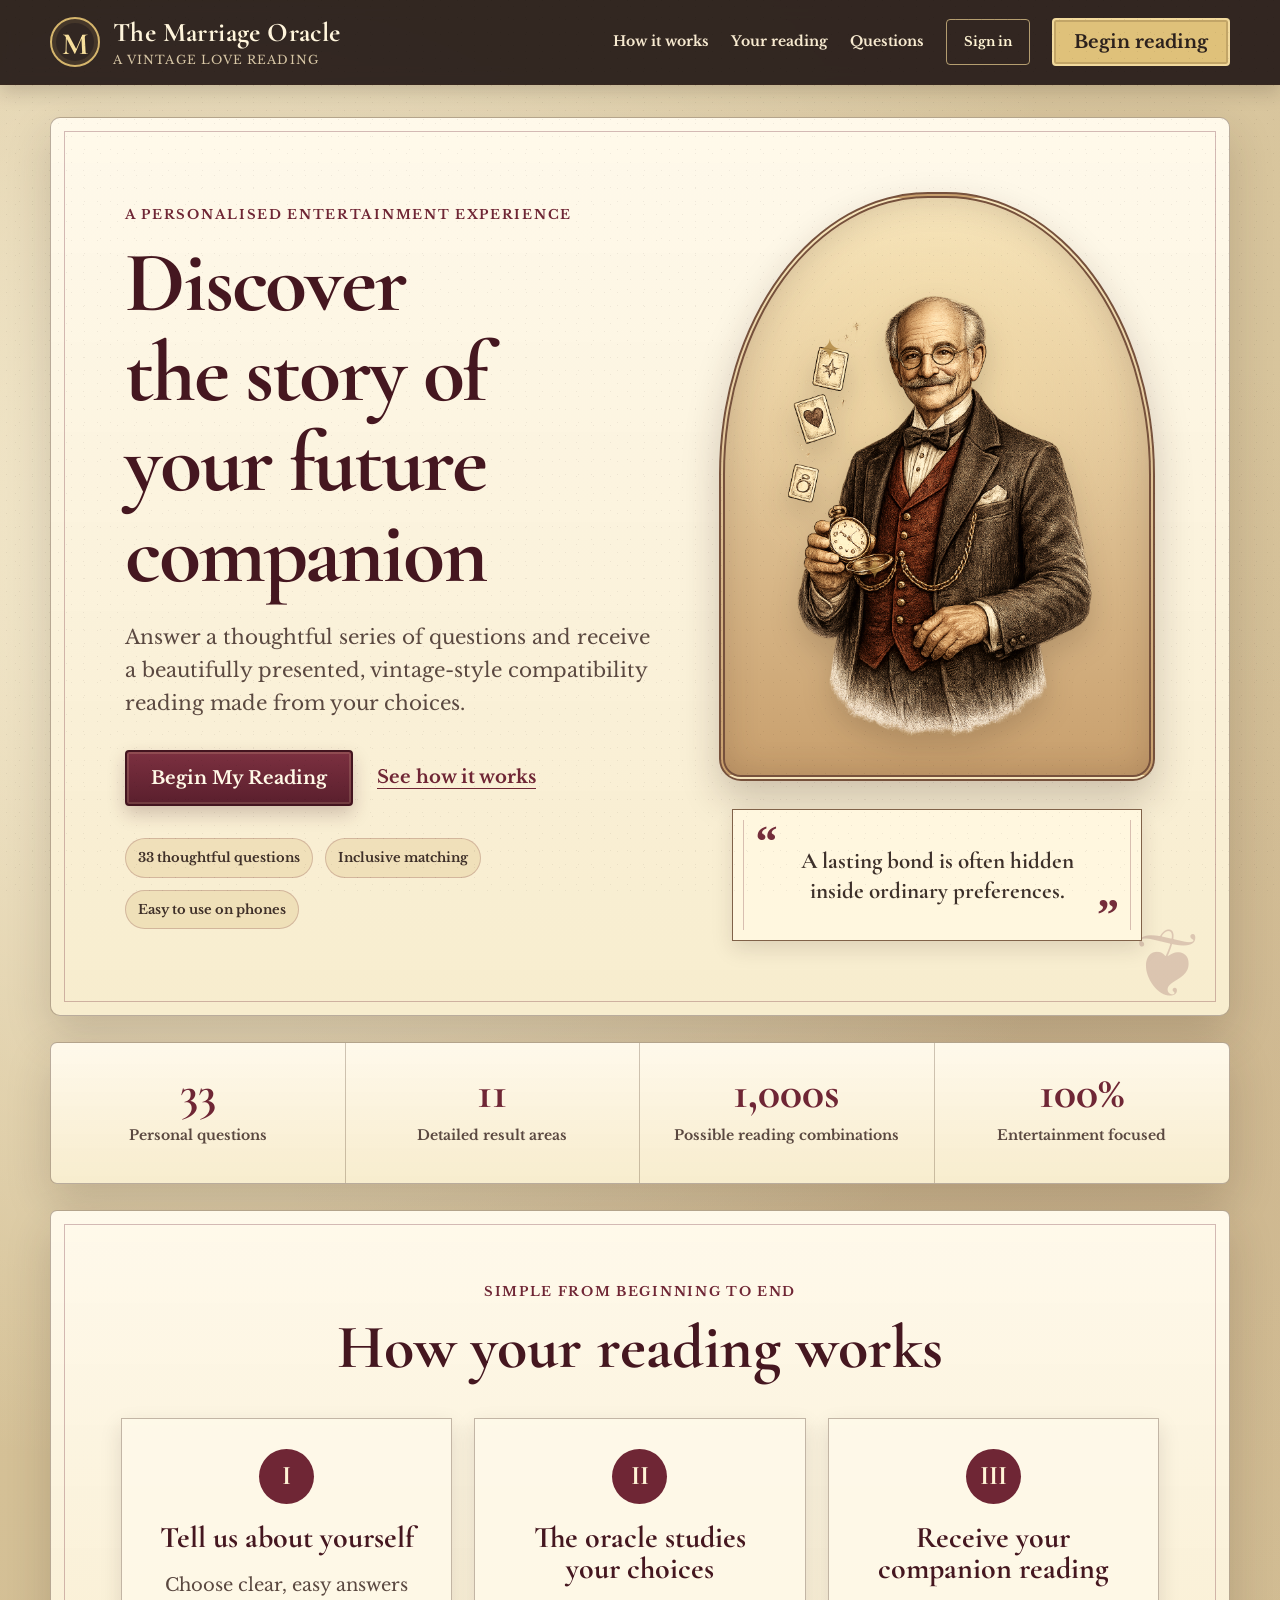
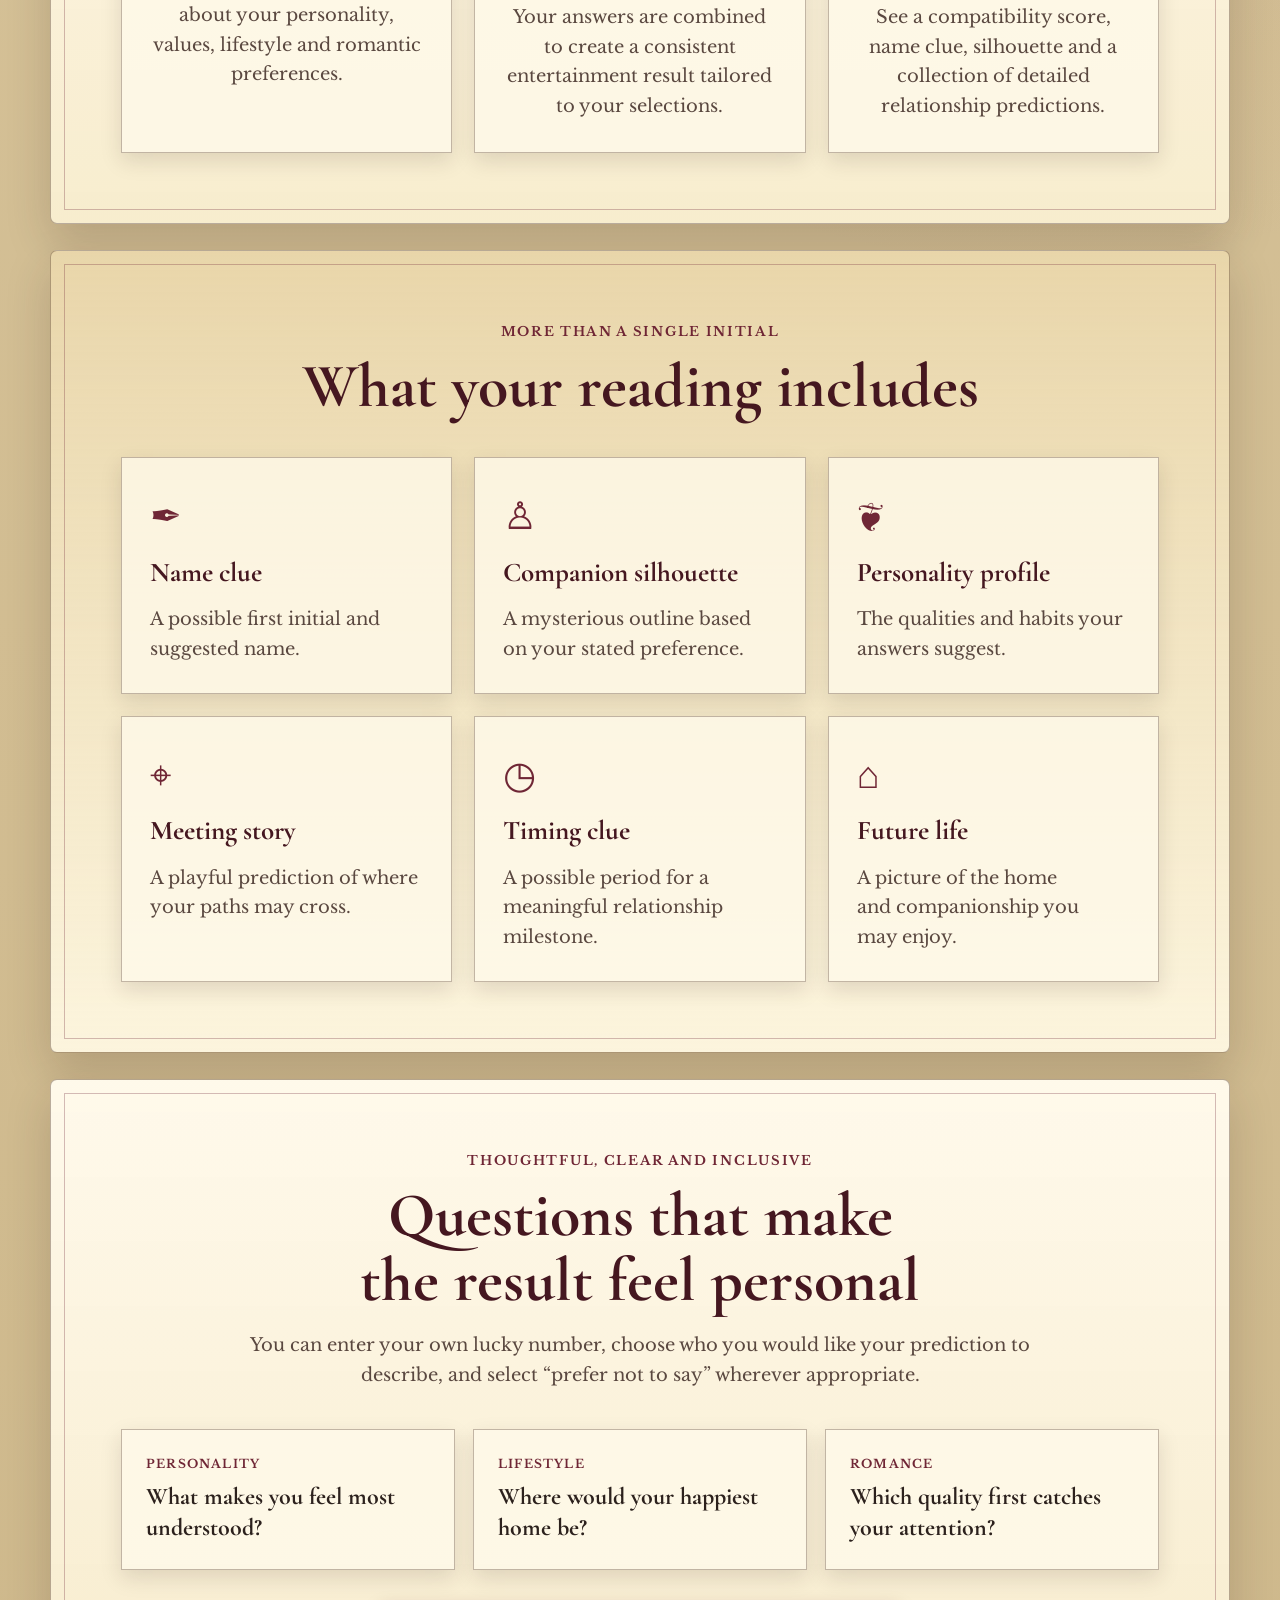
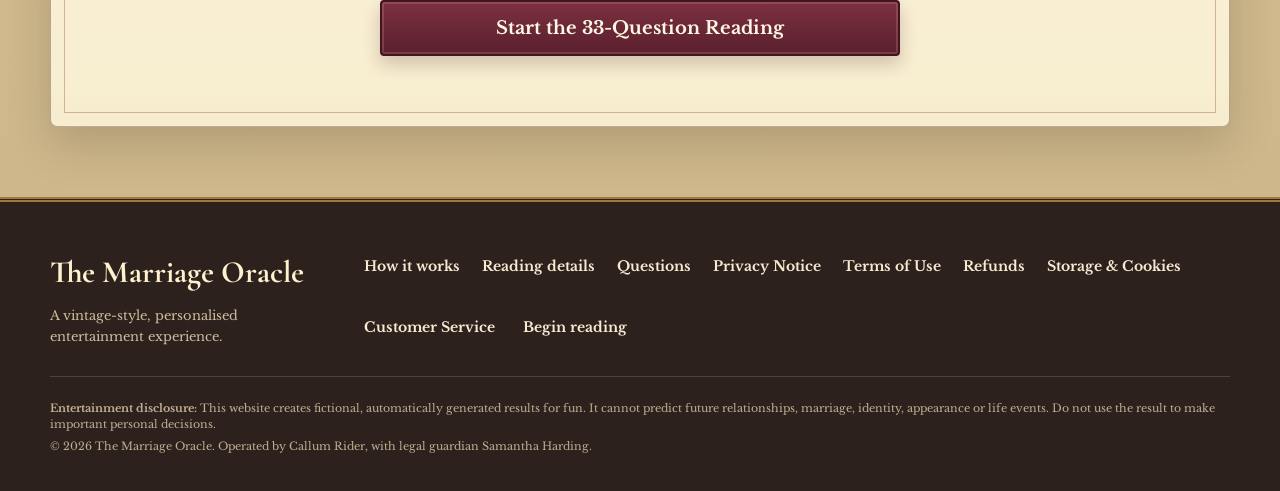
==== commit c0106b21: "Update index.html" ====
--- a/index.html
+++ b/index.html
@@ -1,10 +1,14 @@
 <!DOCTYPE html>
 <html lang="en">
 <head>
+    <meta name="google-site-verification" content="WU4I4twk1KRBO1m_GqjgpEIi8Hl1u4Lzl3qw7VxJRao" />
     <meta charset="UTF-8">
     <meta name="viewport" content="width=device-width, initial-scale=1.0">
     <meta name="description" content="A vintage-style entertainment quiz that creates a playful future partner reading.">
     <meta name="theme-color" content="#3d2a24">
+    <link rel="icon" href="favicon.ico" sizes="any">
+<link rel="icon" type="image/png" sizes="32x32" href="favicon-32x32.png">
+<link rel="apple-touch-icon" sizes="180x180" href="apple-touch-icon.png">
 
     <title>The Marriage Oracle</title>
 
@@ -12,16 +16,16 @@
     <link rel="preconnect" href="https://fonts.gstatic.com" crossorigin>
     <link href="https://fonts.googleapis.com/css2?family=Cormorant+Garamond:wght@600;700&family=Libre+Baskerville:wght@400;700&display=swap" rel="stylesheet">
 
-   <link rel="stylesheet" href="assets/css/style.css?v=20260730-final-ui-polish">
+   <link rel="stylesheet" href="assets/css/style.css?v=20260731-payment-login-ux-v2">
 
 <script src="https://cdn.jsdelivr.net/npm/@supabase/supabase-js@2.110.8/dist/umd/supabase.min.js" defer></script>
-<script src="assets/js/supabase-config.js" defer></script>
-<script src="assets/js/app.js?v=20260729-payment-final-v3" defer></script>
-<script src="assets/js/quiz.js" defer></script>
-<script src="assets/js/portraits.js" defer></script>
-<script src="assets/js/auth.js?v=20260729-account-deletion" defer></script>
-<script src="assets/js/results.js" defer></script>
-<script src="assets/js/payments.js?v=20260729-payment-final-v3" defer></script>
+<script src="assets/js/supabase-config.js?v=20260731-payment-login-ux-v2" defer></script>
+<script src="assets/js/app.js?v=20260731-payment-login-ux-v2" defer></script>
+<script src="assets/js/quiz.js?v=20260731-payment-login-ux-v2" defer></script>
+<script src="assets/js/portraits.js?v=20260731-payment-login-ux-v2" defer></script>
+<script src="assets/js/auth.js?v=20260731-payment-login-ux-v2" defer></script>
+<script src="assets/js/results.js?v=20260731-payment-login-ux-v2" defer></script>
+<script src="assets/js/payments.js?v=20260731-payment-login-ux-v2" defer></script>
 </head>
 <body>
     <div class="paper-noise" aria-hidden="true"></div>
@@ -336,6 +340,40 @@
                         your progress and completed readings follow you between devices.
                     </p>
                 </div>
+
+
+                <section class="reading-consent-panel" aria-labelledby="reading-consent-title">
+                    <div>
+                        <p class="kicker">Required before a reading</p>
+                        <h3 id="reading-consent-title">Your choices and consent</h3>
+                        <p>
+                            The service is for adults and creates fictional entertainment results.
+                            Some optional answers may reveal identity, relationship preference,
+                            portrait-background preference, or beliefs and traditions.
+                        </p>
+                    </div>
+
+                    <label class="legal-check-row" for="reading-age-confirmation">
+                        <input id="reading-age-confirmation" type="checkbox">
+                        <span>
+                            I confirm that I am 18 or over, understand this is entertainment only,
+                            and agree to the <a href="terms.html" target="_blank" rel="noopener">Terms of Use</a>.
+                        </span>
+                    </label>
+
+                    <label class="legal-check-row" for="reading-sensitive-consent">
+                        <input id="reading-sensitive-consent" type="checkbox">
+                        <span>
+                            I explicitly consent to the processing of the optional personal and
+                            potentially sensitive answers I choose to provide so my reading can be
+                            generated and, when signed in, saved to my account. I can select
+                            “Prefer not to say” and delete saved readings at any time.
+                            See the <a href="privacy.html" target="_blank" rel="noopener">Privacy Notice</a>.
+                        </span>
+                    </label>
+
+                    <p id="reading-consent-message" class="auth-message" role="status" aria-live="polite" hidden></p>
+                </section>
 
                 <div id="auth-loading-panel" class="account-loading-panel" aria-live="polite">
                     <span class="account-loading-seal" aria-hidden="true">M</span>
@@ -480,6 +518,17 @@
                                 required
                                 placeholder="Type the password again"
                             >
+
+
+                            <label class="legal-check-row compact-legal-check" for="sign-up-legal-consent">
+                                <input id="sign-up-legal-consent" type="checkbox">
+                                <span>
+                                    I confirm I am 18 or over, agree to the
+                                    <a href="terms.html" target="_blank" rel="noopener">Terms of Use</a>,
+                                    and have read the
+                                    <a href="privacy.html" target="_blank" rel="noopener">Privacy Notice</a>.
+                                </span>
+                            </label>
 
                             <button class="primary-button" type="submit">
                                 Create My Account
@@ -1040,7 +1089,28 @@
                             <p>Unlock the age-matched name, life-stage clue, personality, values, appearance, meeting story, relationship style, affection pattern, timing and future-life reading.</p>
 
                             <div class="unlock-choice-panel">
-                                <button id="unlock-button" class="primary-button unlock-payment-button" type="button">Unlock Full Reading — £0.99</button>
+                                <div class="purchase-summary" aria-label="Purchase summary">
+                                    <div>
+                                        <span>One completed digital reading</span>
+                                        <strong>£0.99 total</strong>
+                                    </div>
+                                    <small>One-off payment · no subscription · permanent access on this account</small>
+                                </div>
+
+                                <label class="legal-check-row purchase-consent-row" for="purchase-consent-checkbox">
+                                    <input id="purchase-consent-checkbox" type="checkbox">
+                                    <span>
+                                        I request immediate access to this digital reading and understand
+                                        that once access begins I lose my 14-day right to cancel. My legal
+                                        rights still apply if the digital content is faulty or not as described.
+                                        I agree to the <a href="terms.html" target="_blank" rel="noopener">Terms</a>
+                                        and <a href="refunds.html" target="_blank" rel="noopener">Refund Policy</a>.
+                                    </span>
+                                </label>
+
+                                <button id="unlock-button" class="primary-button unlock-payment-button" type="button">Pay £0.99 &amp; Unlock Reading</button>
+
+                                <p id="checkout-message" class="payment-inline-message checkout-message" role="status" aria-live="polite" hidden></p>
 
                                 <div class="unlock-divider" aria-hidden="true">
                                     <span>or</span>
@@ -1067,7 +1137,7 @@
                                 </form>
                             </div>
 
-                            <small id="payment-note">Secure checkout by Stripe. Sign-in is required so the unlock remains attached to your account.</small>
+                            <small id="payment-note">Secure checkout by Stripe. Sign-in is required so the unlock remains attached to your account. A payment receipt is sent to your account email.</small>
                         </div>
                     </div>
                 </section>
--- a/assets/css/style.css
+++ b/assets/css/style.css
@@ -3357,7 +3357,7 @@
 
 .legal-check-row a,
 .footer-disclosure a,
-.legal-document a {
+.legal-document a:not(.primary-button):not(.secondary-button) {
     color: var(--burgundy);
     font-weight: 700;
     text-underline-offset: 3px;
@@ -3516,11 +3516,11 @@
 }
 
 .legal-back-row {
-    display: flex;
-    justify-content: center;
-    gap: 14px;
-    flex-wrap: wrap;
-    margin-top: 34px;
+    display: grid;
+    grid-template-columns: repeat(2, minmax(0, 1fr));
+    gap: 16px;
+    width: min(800px, 100%);
+    margin: 38px auto 0;
 }
 
 .legal-nav-links {
@@ -3565,13 +3565,28 @@
     border-color: #f0cf78;
 }
 
-.legal-bottom-return-button {
-    min-width: 250px;
+.legal-document .legal-bottom-return-button,
+.legal-document .legal-bottom-return-button:visited {
+    width: 100%;
+    min-width: 0;
+    min-height: 58px;
+    color: #fff8e6;
+    background: linear-gradient(180deg, #7c3040, #5a1f2d);
+    border-color: #43141f;
+    text-shadow: 0 1px 1px rgba(28, 10, 14, 0.42);
+}
+
+.legal-document .legal-bottom-return-button:hover {
+    color: #fffdf5;
+    background: linear-gradient(180deg, #8d3849, #661f31);
 }
 
 .legal-back-row > a,
 .legal-back-row > button {
-    min-height: 56px;
+    width: 100%;
+    min-width: 0;
+    min-height: 58px;
+    margin: 0;
 }
 
 @media (max-width: 760px) {
@@ -3680,3 +3695,63 @@
         display: none;
     }
 }
+
+
+/* ==========================================================================
+   MOBILE ACCOUNT ACTION RELIABILITY
+   ========================================================================== */
+
+#guest-button,
+#account-new-reading-button {
+    position: relative;
+    z-index: 2;
+    touch-action: manipulation;
+    -webkit-user-select: none;
+    user-select: none;
+}
+
+@media (max-width: 760px) {
+    #guest-button,
+    #account-new-reading-button {
+        width: 100%;
+        min-height: 58px;
+    }
+
+    .choice-card,
+    .account-dashboard-actions {
+        position: relative;
+        isolation: isolate;
+    }
+}
+
+/* =====================================================
+   PAYMENT + SIGN-IN INTERACTION REPAIR
+   ===================================================== */
+
+.checkout-message {
+    margin: 0;
+}
+
+.unlock-payment-button.needs-consent {
+    opacity: 0.78;
+}
+
+.unlock-payment-button.needs-consent:hover {
+    opacity: 1;
+}
+
+.unlock-choice-panel .purchase-consent-row:focus-within {
+    border-color: var(--burgundy);
+    box-shadow: 0 0 0 3px rgba(111, 38, 53, 0.12);
+}
+
+@media (max-width: 760px) {
+    .unlock-choice-panel {
+        gap: 16px;
+    }
+
+    .checkout-message,
+    .promo-code-message {
+        scroll-margin-top: 96px;
+    }
+}
